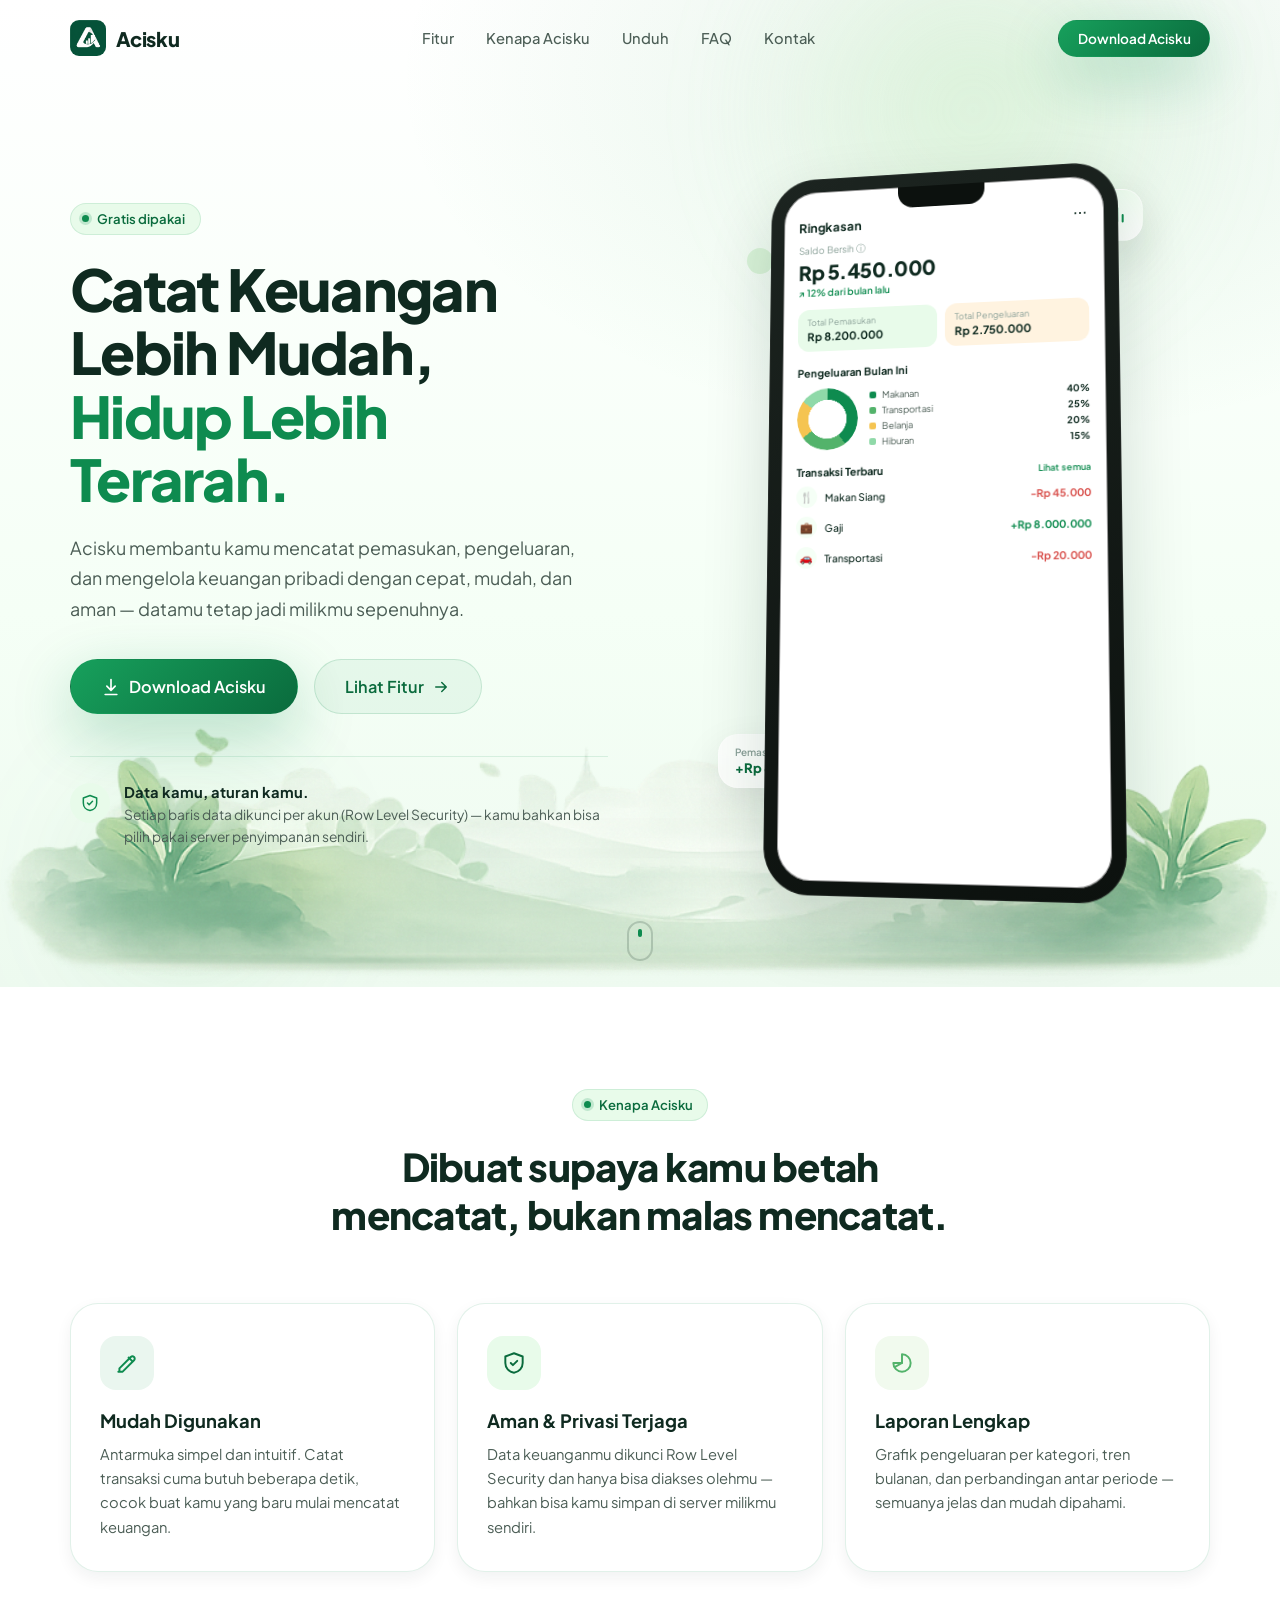
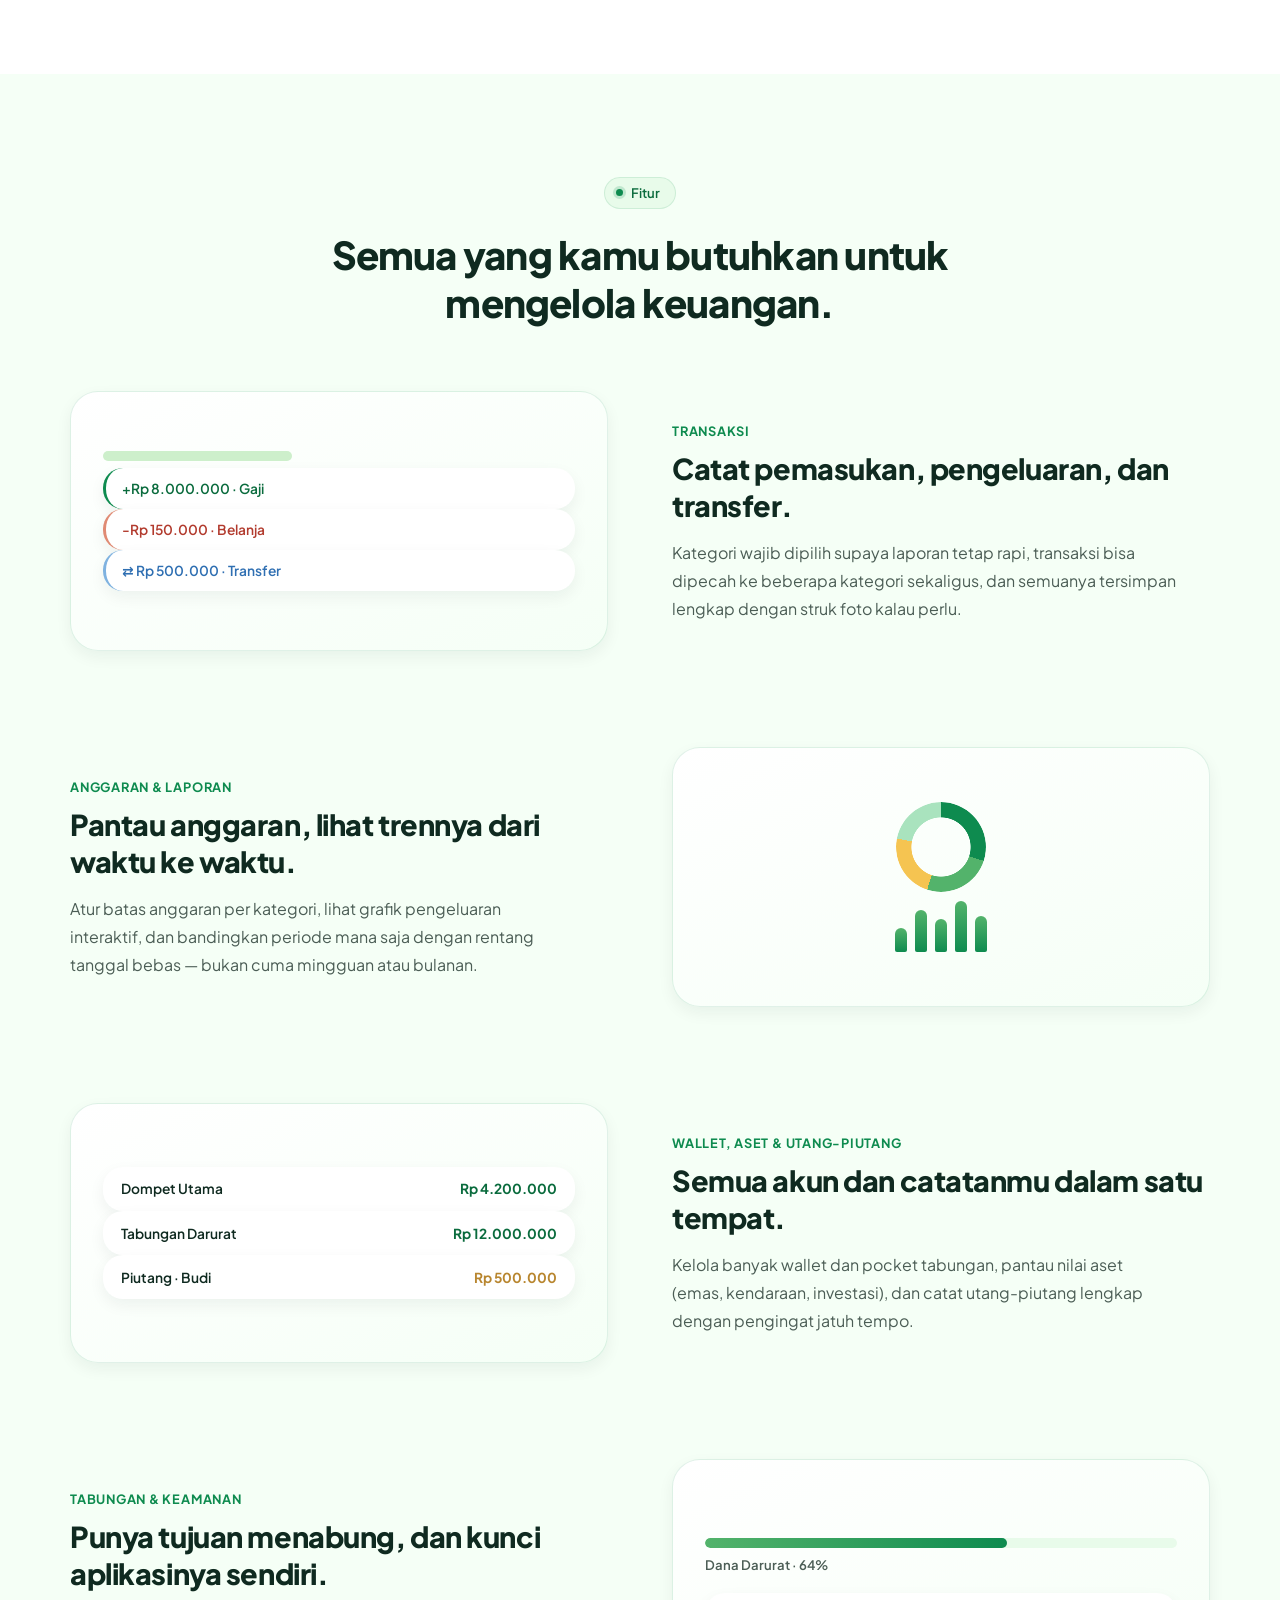
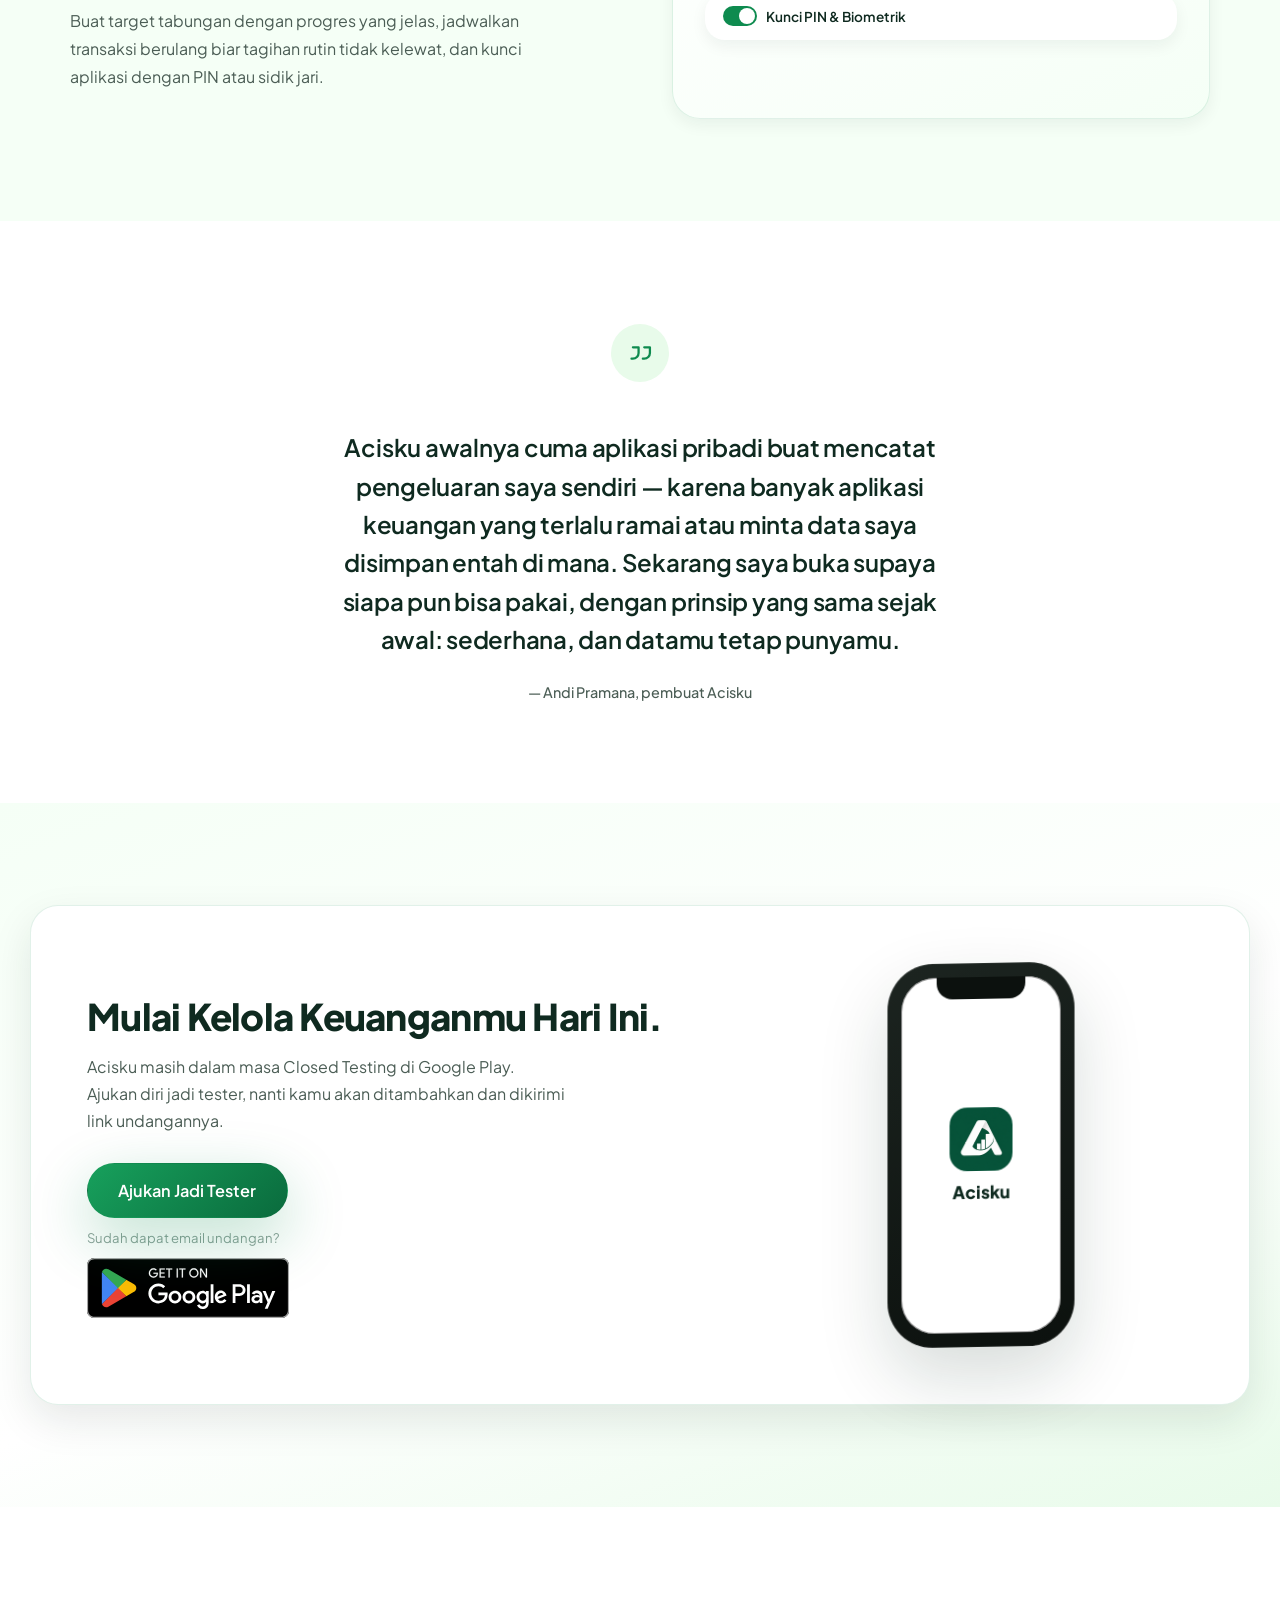
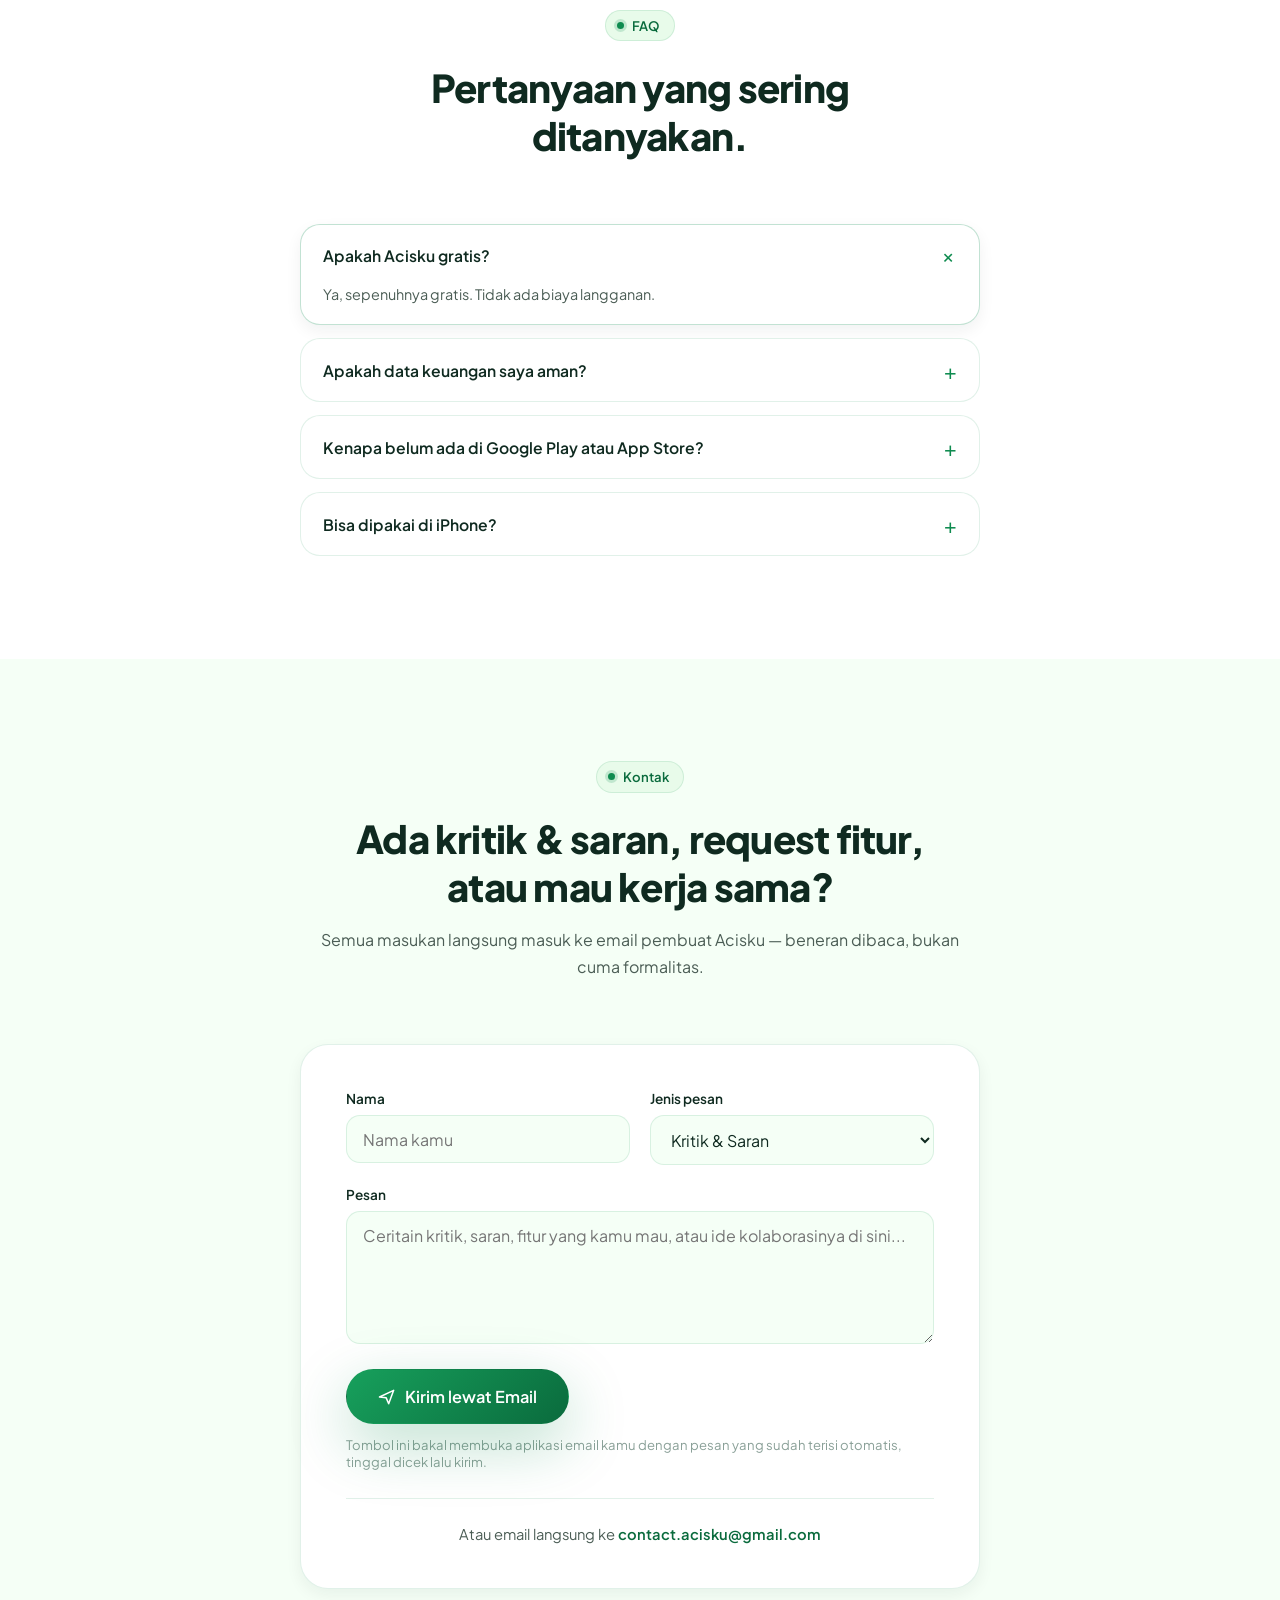
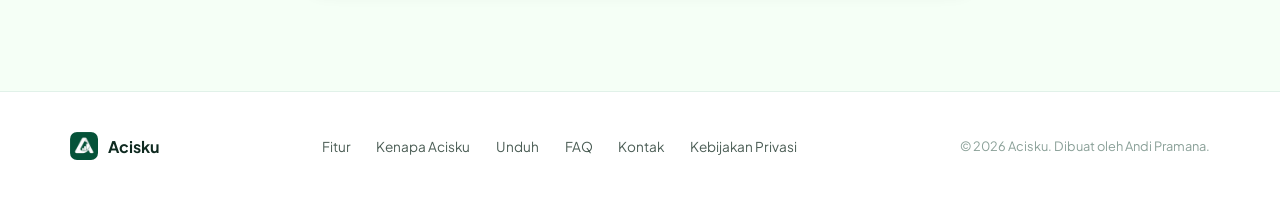
==== index.html @ 9fa32316 "Remove the become-a-tester tutorial now that links go direct to Play Store The 2-step screenshot gui" ====
<!doctype html>
<html lang="id">
<head>
<meta charset="UTF-8" />
<meta name="viewport" content="width=device-width, initial-scale=1, viewport-fit=cover" />
<title>Acisku — Catat Keuangan Lebih Mudah, Hidup Lebih Terarah</title>
<meta name="description" content="Acisku membantu kamu mencatat pemasukan, pengeluaran, dan mengelola keuangan pribadi dengan cepat, mudah, dan aman. Data kamu, aturan kamu." />
<meta name="theme-color" content="#0E8B4F" />

<meta property="og:type" content="website" />
<meta property="og:title" content="Acisku — Catat Keuangan Lebih Mudah, Hidup Lebih Terarah" />
<meta property="og:description" content="Acisku membantu kamu mencatat pemasukan, pengeluaran, dan mengelola keuangan pribadi dengan cepat, mudah, dan aman." />
<meta property="og:image" content="assets/og-cover.png" />
<meta name="twitter:card" content="summary_large_image" />
<meta name="twitter:title" content="Acisku — Catat Keuangan Lebih Mudah, Hidup Lebih Terarah" />
<meta name="twitter:description" content="Acisku membantu kamu mencatat pemasukan, pengeluaran, dan mengelola keuangan pribadi dengan cepat, mudah, dan aman." />

<link rel="icon" href="assets/logo-mark.png" type="image/png" />
<link rel="apple-touch-icon" href="assets/logo-mark.png" />

<link rel="preconnect" href="https://fonts.googleapis.com" />
<link rel="preconnect" href="https://fonts.gstatic.com" crossorigin />
<link href="https://fonts.googleapis.com/css2?family=Plus+Jakarta+Sans:ital,wght@0,400;0,500;0,600;0,700;0,800;1,500&display=swap" rel="stylesheet" />

<link rel="stylesheet" href="css/styles.css" />

<script type="application/ld+json">
{
  "@context": "https://schema.org",
  "@type": "MobileApplication",
  "name": "Acisku",
  "operatingSystem": "ANDROID",
  "applicationCategory": "FinanceApplication",
  "description": "Aplikasi pencatatan keuangan pribadi — pemasukan, pengeluaran, anggaran, dan laporan.",
  "offers": { "@type": "Offer", "price": "0", "priceCurrency": "IDR" }
}
</script>
</head>
<body>

<a class="skip-link" href="#main">Langsung ke konten</a>

<div class="cursor-glow" aria-hidden="true"></div>

<header class="navbar" id="navbar">
  <div class="container navbar__inner">
    <a href="#top" class="brand">
      <img src="assets/logo-mark.png" alt="" width="36" height="36" class="brand__mark" />
      <span class="brand__word">Acisku</span>
    </a>

    <nav class="nav-links" aria-label="Navigasi utama">
      <a href="#fitur">Fitur</a>
      <a href="#kenapa">Kenapa Acisku</a>
      <a href="#unduh">Unduh</a>
      <a href="#faq">FAQ</a>
      <a href="#kontak">Kontak</a>
    </nav>

    <div class="navbar__actions">
      <a href="#unduh" class="btn btn--primary btn--sm">
        <span>Download Acisku</span>
      </a>
      <button class="menu-toggle" id="menuToggle" aria-label="Buka menu" aria-expanded="false" aria-controls="mobileMenu">
        <span></span><span></span><span></span>
      </button>
    </div>
  </div>
</header>

<div class="mobile-menu" id="mobileMenu">
  <nav aria-label="Navigasi mobile">
    <a href="#fitur">Fitur</a>
    <a href="#kenapa">Kenapa Acisku</a>
    <a href="#unduh">Unduh</a>
    <a href="#faq">FAQ</a>
    <a href="#kontak">Kontak</a>
    <a href="#unduh" class="btn btn--primary">Download Acisku</a>
  </nav>
</div>

<main id="main">

  <!-- ============ HERO ============ -->
  <section class="hero" id="top">
    <div class="hero__bg" aria-hidden="true">
      <div class="hero__sky"></div>
      <div class="hero__glow hero__glow--1"></div>
      <div class="hero__glow hero__glow--2"></div>
      <img class="parallax-layer" data-speed="0.06" src="assets/layer-4-back.png" alt="" />
      <img class="parallax-layer" data-speed="0.12" src="assets/layer-3.png" alt="" />
      <img class="parallax-layer" data-speed="0.20" src="assets/layer-2.png" alt="" />
      <img class="parallax-layer parallax-layer--front" data-speed="0.32" src="assets/layer-1-front.png" alt="" />
    </div>

    <div class="container hero__grid">
      <div class="hero__copy" data-reveal>
        <p class="eyebrow" data-reveal-child>
          <span class="eyebrow__dot"></span> Gratis dipakai
        </p>
        <h1 class="hero__title" data-reveal-child>
          Catat Keuangan Lebih Mudah,<br />
          <span class="text-accent">Hidup Lebih Terarah.</span>
        </h1>
        <p class="hero__desc" data-reveal-child>
          Acisku membantu kamu mencatat pemasukan, pengeluaran, dan mengelola
          keuangan pribadi dengan cepat, mudah, dan aman &mdash; datamu tetap
          jadi milikmu sepenuhnya.
        </p>

        <div class="hero__cta" data-reveal-child>
          <a href="#unduh" class="btn btn--primary btn--lg btn--shimmer">
            <svg class="icon" width="20" height="20" viewBox="0 0 24 24" fill="none"><path d="M12 3v13m0 0-5-5m5 5 5-5M5 21h14" stroke="currentColor" stroke-width="2" stroke-linecap="round" stroke-linejoin="round"/></svg>
            <span>Download Acisku</span>
          </a>
          <a href="#fitur" class="btn btn--ghost btn--lg">
            <span>Lihat Fitur</span>
            <svg class="icon icon--arrow" width="18" height="18" viewBox="0 0 24 24" fill="none"><path d="M5 12h14m0 0-6-6m6 6-6 6" stroke="currentColor" stroke-width="2" stroke-linecap="round" stroke-linejoin="round"/></svg>
          </a>
        </div>

        <div class="hero__trust" data-reveal-child>
          <div class="hero__trust-icon">
            <svg width="20" height="20" viewBox="0 0 24 24" fill="none"><path d="M12 3 4 6v6c0 4.6 3.2 8.3 8 9 4.8-.7 8-4.4 8-9V6l-8-3Z" stroke="currentColor" stroke-width="1.8" stroke-linejoin="round"/><path d="m9 12 2 2 4-4" stroke="currentColor" stroke-width="1.8" stroke-linecap="round" stroke-linejoin="round"/></svg>
          </div>
          <div>
            <strong>Data kamu, aturan kamu.</strong>
            <span>Setiap baris data dikunci per akun (Row Level Security) &mdash; kamu bahkan bisa pilih pakai server penyimpanan sendiri.</span>
          </div>
        </div>
      </div>

      <div class="hero__visual" id="heroVisual" data-reveal>
        <div class="phone-stage" id="phoneStage">
          <div class="floating-card floating-card--chart" data-speed="0.45">
            <div class="floating-tilt">
              <svg width="22" height="22" viewBox="0 0 24 24" fill="none"><path d="M4 19V9m6 10V4m6 15v-7" stroke="currentColor" stroke-width="2.2" stroke-linecap="round"/></svg>
            </div>
          </div>
          <div class="floating-card floating-card--income" data-speed="0.4">
            <div class="floating-tilt">
              <span class="floating-card__label">Pemasukan</span>
              <span class="floating-card__value">+Rp 8.200.000</span>
            </div>
          </div>
          <div class="floating-dot floating-dot--1" data-speed="0.5"><div class="floating-tilt"></div></div>
          <div class="floating-dot floating-dot--2" data-speed="0.55"><div class="floating-tilt"></div></div>
          <div class="floating-spark" data-speed="0.5">
            <div class="floating-tilt">
              <svg width="18" height="18" viewBox="0 0 24 24" fill="currentColor"><path d="M12 2c.6 3.6 2.4 5.4 6 6-3.6.6-5.4 2.4-6 6-.6-3.6-2.4-5.4-6-6 3.6-.6 5.4-2.4 6-6Z"/></svg>
            </div>
          </div>

          <div class="phone" id="phoneMock">
            <div class="phone__notch"></div>
            <div class="phone__screen">
              <div class="mockscreen">
                <div class="mockscreen__top">
                  <span class="mockscreen__label">Ringkasan</span>
                  <svg width="16" height="16" viewBox="0 0 24 24" fill="none"><circle cx="5" cy="12" r="1.6" fill="currentColor"/><circle cx="12" cy="12" r="1.6" fill="currentColor"/><circle cx="19" cy="12" r="1.6" fill="currentColor"/></svg>
                </div>
                <p class="mockscreen__sublabel">Saldo Bersih <span>&#9432;</span></p>
                <p class="mockscreen__balance">Rp 5.450.000</p>
                <p class="mockscreen__trend">&#8599; 12% dari bulan lalu</p>

                <div class="mockscreen__chips">
                  <div class="chip chip--in">
                    <span>Total Pemasukan</span>
                    <strong>Rp 8.200.000</strong>
                  </div>
                  <div class="chip chip--out">
                    <span>Total Pengeluaran</span>
                    <strong>Rp 2.750.000</strong>
                  </div>
                </div>

                <p class="mockscreen__section-title">Pengeluaran Bulan Ini</p>
                <div class="mockscreen__donut-row">
                  <div class="donut" role="img" aria-label="Diagram pengeluaran per kategori"></div>
                  <ul class="donut-legend">
                    <li><i style="background:#0E8B4F"></i>Makanan <b>40%</b></li>
                    <li><i style="background:#53B36B"></i>Transportasi <b>25%</b></li>
                    <li><i style="background:#F5C451"></i>Belanja <b>20%</b></li>
                    <li><i style="background:#8FD9A8"></i>Hiburan <b>15%</b></li>
                  </ul>
                </div>

                <div class="mockscreen__tx-head">
                  <span>Transaksi Terbaru</span>
                  <span class="mockscreen__link">Lihat semua</span>
                </div>
                <ul class="tx-list">
                  <li>
                    <span class="tx-icon">&#127860;</span>
                    <span class="tx-name">Makan Siang</span>
                    <span class="tx-amount tx-amount--out">-Rp 45.000</span>
                  </li>
                  <li>
                    <span class="tx-icon">&#128188;</span>
                    <span class="tx-name">Gaji</span>
                    <span class="tx-amount tx-amount--in">+Rp 8.000.000</span>
                  </li>
                  <li>
                    <span class="tx-icon">&#128663;</span>
                    <span class="tx-name">Transportasi</span>
                    <span class="tx-amount tx-amount--out">-Rp 20.000</span>
                  </li>
                </ul>
              </div>
            </div>
          </div>
        </div>
      </div>
    </div>

    <div class="scroll-cue" aria-hidden="true"><span></span></div>
  </section>

  <!-- ============ KENAPA ACISKU ============ -->
  <section class="section" id="kenapa">
    <div class="container">
      <div class="section__head" data-reveal>
        <p class="eyebrow eyebrow--center"><span class="eyebrow__dot"></span> Kenapa Acisku</p>
        <h2 class="section__title">Dibuat supaya kamu betah mencatat, bukan malas mencatat.</h2>
      </div>

      <div class="cards-3" data-reveal>
        <article class="feature-card" data-reveal-child>
          <div class="feature-card__icon feature-card__icon--a">
            <svg width="26" height="26" viewBox="0 0 24 24" fill="none"><path d="M4 20h4L18.5 9.5a2.1 2.1 0 0 0-3-3L5 17v3Z" stroke="currentColor" stroke-width="1.8" stroke-linejoin="round"/><path d="M13 6.5 17.5 11" stroke="currentColor" stroke-width="1.8"/></svg>
          </div>
          <h3>Mudah Digunakan</h3>
          <p>Antarmuka simpel dan intuitif. Catat transaksi cuma butuh beberapa detik, cocok buat kamu yang baru mulai mencatat keuangan.</p>
        </article>

        <article class="feature-card" data-reveal-child>
          <div class="feature-card__icon feature-card__icon--b">
            <svg width="26" height="26" viewBox="0 0 24 24" fill="none"><path d="M12 3 4 6v6c0 4.6 3.2 8.3 8 9 4.8-.7 8-4.4 8-9V6l-8-3Z" stroke="currentColor" stroke-width="1.8" stroke-linejoin="round"/><path d="m9 12 2 2 4-4" stroke="currentColor" stroke-width="1.8" stroke-linecap="round" stroke-linejoin="round"/></svg>
          </div>
          <h3>Aman &amp; Privasi Terjaga</h3>
          <p>Data keuanganmu dikunci Row Level Security dan hanya bisa diakses olehmu &mdash; bahkan bisa kamu simpan di server milikmu sendiri.</p>
        </article>

        <article class="feature-card" data-reveal-child>
          <div class="feature-card__icon feature-card__icon--c">
            <svg width="26" height="26" viewBox="0 0 24 24" fill="none"><path d="M12 12V4a8 8 0 1 1-8 8h8Z" stroke="currentColor" stroke-width="1.8" stroke-linejoin="round"/><path d="M12 12 5.6 15.6" stroke="currentColor" stroke-width="1.8" stroke-linecap="round"/></svg>
          </div>
          <h3>Laporan Lengkap</h3>
          <p>Grafik pengeluaran per kategori, tren bulanan, dan perbandingan antar periode &mdash; semuanya jelas dan mudah dipahami.</p>
        </article>
      </div>
    </div>
  </section>

  <!-- ============ FEATURES ============ -->
  <section class="section section--soft" id="fitur">
    <div class="container">
      <div class="section__head" data-reveal>
        <p class="eyebrow eyebrow--center"><span class="eyebrow__dot"></span> Fitur</p>
        <h2 class="section__title">Semua yang kamu butuhkan untuk mengelola keuangan.</h2>
      </div>

      <div class="feature-rows">
        <div class="feature-row" data-reveal>
          <div class="feature-row__visual" data-reveal-child>
            <div class="mini-frame mini-frame--a">
              <div class="mini-line mini-line--head"></div>
              <div class="mini-pill mini-pill--income">+Rp 8.000.000 &middot; Gaji</div>
              <div class="mini-pill mini-pill--expense">-Rp 150.000 &middot; Belanja</div>
              <div class="mini-pill mini-pill--transfer">&#8644; Rp 500.000 &middot; Transfer</div>
            </div>
          </div>
          <div class="feature-row__copy" data-reveal-child>
            <span class="feature-row__index">Transaksi</span>
            <h3>Catat pemasukan, pengeluaran, dan transfer.</h3>
            <p>Kategori wajib dipilih supaya laporan tetap rapi, transaksi bisa dipecah ke beberapa kategori sekaligus, dan semuanya tersimpan lengkap dengan struk foto kalau perlu.</p>
          </div>
        </div>

        <div class="feature-row feature-row--reverse" data-reveal>
          <div class="feature-row__visual" data-reveal-child>
            <div class="mini-frame mini-frame--b">
              <div class="mini-donut"></div>
              <div class="mini-bars">
                <span style="--h:40%"></span><span style="--h:70%"></span><span style="--h:55%"></span><span style="--h:85%"></span><span style="--h:60%"></span>
              </div>
            </div>
          </div>
          <div class="feature-row__copy" data-reveal-child>
            <span class="feature-row__index">Anggaran &amp; Laporan</span>
            <h3>Pantau anggaran, lihat trennya dari waktu ke waktu.</h3>
            <p>Atur batas anggaran per kategori, lihat grafik pengeluaran interaktif, dan bandingkan periode mana saja dengan rentang tanggal bebas &mdash; bukan cuma mingguan atau bulanan.</p>
          </div>
        </div>

        <div class="feature-row" data-reveal>
          <div class="feature-row__visual" data-reveal-child>
            <div class="mini-frame mini-frame--c">
              <div class="mini-wallet">Dompet Utama <b>Rp 4.200.000</b></div>
              <div class="mini-wallet">Tabungan Darurat <b>Rp 12.000.000</b></div>
              <div class="mini-wallet mini-wallet--debt">Piutang &middot; Budi <b>Rp 500.000</b></div>
            </div>
          </div>
          <div class="feature-row__copy" data-reveal-child>
            <span class="feature-row__index">Wallet, Aset &amp; Utang-Piutang</span>
            <h3>Semua akun dan catatanmu dalam satu tempat.</h3>
            <p>Kelola banyak wallet dan pocket tabungan, pantau nilai aset (emas, kendaraan, investasi), dan catat utang-piutang lengkap dengan pengingat jatuh tempo.</p>
          </div>
        </div>

        <div class="feature-row feature-row--reverse" data-reveal>
          <div class="feature-row__visual" data-reveal-child>
            <div class="mini-frame mini-frame--d">
              <div class="mini-goal">
                <div class="mini-goal__bar"><span style="width:64%"></span></div>
                <span class="mini-goal__label">Dana Darurat &middot; 64%</span>
              </div>
              <div class="mini-toggle"><span></span> Kunci PIN &amp; Biometrik</div>
            </div>
          </div>
          <div class="feature-row__copy" data-reveal-child>
            <span class="feature-row__index">Tabungan &amp; Keamanan</span>
            <h3>Punya tujuan menabung, dan kunci aplikasinya sendiri.</h3>
            <p>Buat target tabungan dengan progres yang jelas, jadwalkan transaksi berulang biar tagihan rutin tidak kelewat, dan kunci aplikasi dengan PIN atau sidik jari.</p>
          </div>
        </div>
      </div>
    </div>
  </section>

  <!-- ============ FOUNDER NOTE ============ -->
  <section class="section" id="cerita">
    <div class="container">
      <div class="founder-note" data-reveal>
        <div class="founder-note__mark" data-reveal-child>
          <svg width="34" height="34" viewBox="0 0 24 24" fill="none"><path d="M7 8h4v4c0 2.2-1.8 4-4 4H6" stroke="currentColor" stroke-width="1.6" stroke-linecap="round" stroke-linejoin="round"/><path d="M15 8h4v4c0 2.2-1.8 4-4 4h-1" stroke="currentColor" stroke-width="1.6" stroke-linecap="round" stroke-linejoin="round"/></svg>
        </div>
        <blockquote data-reveal-child>
          Acisku awalnya cuma aplikasi pribadi buat mencatat pengeluaran saya sendiri &mdash;
          karena banyak aplikasi keuangan yang terlalu ramai atau minta data saya disimpan
          entah di mana. Sekarang saya buka supaya siapa pun bisa pakai, dengan prinsip yang
          sama sejak awal: sederhana, dan datamu tetap punyamu.
        </blockquote>
        <p class="founder-note__by" data-reveal-child>&mdash; Andi Pramana, pembuat Acisku</p>
      </div>
    </div>
  </section>

  <!-- ============ DOWNLOAD ============ -->
  <section class="section download" id="unduh">
    <div class="download__bg" aria-hidden="true"></div>
    <div class="container download__inner" data-reveal>
      <div class="download__copy" data-reveal-child>
        <h2>Mulai Kelola Keuanganmu Hari Ini.</h2>
        <p>Acisku masih dalam masa Closed Testing di Google Play. Ajukan diri jadi tester, nanti kamu akan ditambahkan dan dikirimi link undangannya.</p>

        <div class="download__actions">
          <a href="daftar-tester.html" class="btn btn--primary btn--lg btn--shimmer">
            <span>Ajukan Jadi Tester</span>
          </a>
          <span class="download__meta">Sudah dapat email undangan?</span>
          <a href="https://play.google.com/store/apps/details?id=com.andipramana.acisku" target="_blank" rel="noopener" class="download__badge">
            <img src="assets/google-play-badge.svg" alt="Buka Acisku di Google Play" width="200" height="60" />
          </a>
        </div>
      </div>

      <div class="download__visual" data-reveal-child aria-hidden="true">
        <div class="phone phone--small">
          <div class="phone__notch"></div>
          <div class="phone__screen phone__screen--simple">
            <img src="assets/logo-mark.png" width="64" height="64" alt="" />
            <p>Acisku</p>
          </div>
        </div>
      </div>
    </div>
  </section>

  <!-- ============ FAQ ============ -->
  <section class="section" id="faq">
    <div class="container container--narrow">
      <div class="section__head" data-reveal>
        <p class="eyebrow eyebrow--center"><span class="eyebrow__dot"></span> FAQ</p>
        <h2 class="section__title">Pertanyaan yang sering ditanyakan.</h2>
      </div>

      <div class="faq-list" data-reveal>
        <details class="faq-item" data-reveal-child open>
          <summary>Apakah Acisku gratis?</summary>
          <div class="faq-item__body">Ya, sepenuhnya gratis. Tidak ada biaya langganan.</div>
        </details>
        <details class="faq-item" data-reveal-child>
          <summary>Apakah data keuangan saya aman?</summary>
          <div class="faq-item__body">Setiap baris data dilindungi Row Level Security, jadi hanya akun kamu yang bisa membacanya. Kamu juga bisa memilih menyimpan data di server Supabase milikmu sendiri, bukan cuma server bawaan Acisku.</div>
        </details>
        <details class="faq-item" data-reveal-child>
          <summary>Kenapa belum ada di Google Play atau App Store?</summary>
          <div class="faq-item__body">Acisku sedang dalam proses pengajuan ke Google Play. Untuk saat ini, install langsung lewat file APK di halaman ini — begitu sudah tersedia di Play Store, tautannya akan diperbarui di sini.</div>
        </details>
        <details class="faq-item" data-reveal-child>
          <summary>Bisa dipakai di iPhone?</summary>
          <div class="faq-item__body">Untuk saat ini Acisku baru tersedia untuk Android. Dukungan iOS masih dalam pertimbangan.</div>
        </details>
      </div>
    </div>
  </section>

  <!-- ============ KONTAK ============ -->
  <section class="section section--soft" id="kontak">
    <div class="container container--narrow">
      <div class="section__head" data-reveal>
        <p class="eyebrow eyebrow--center"><span class="eyebrow__dot"></span> Kontak</p>
        <h2 class="section__title">Ada kritik &amp; saran, request fitur, atau mau kerja sama?</h2>
        <p class="section__desc">Semua masukan langsung masuk ke email pembuat Acisku &mdash; beneran dibaca, bukan cuma formalitas.</p>
      </div>

      <div class="contact-card" data-reveal>
        <form class="contact-form" id="contactForm">
          <div class="contact-form__row" data-reveal-child>
            <div class="form-field">
              <label for="contactName">Nama</label>
              <input type="text" id="contactName" name="name" autocomplete="name" placeholder="Nama kamu" required />
            </div>
            <div class="form-field">
              <label for="contactType">Jenis pesan</label>
              <select id="contactType" name="type" required>
                <option value="Kritik &amp; Saran">Kritik &amp; Saran</option>
                <option value="Request Fitur">Request Fitur</option>
                <option value="Kerja Sama / Kolaborasi">Kerja Sama / Kolaborasi</option>
                <option value="Lainnya">Lainnya</option>
              </select>
            </div>
          </div>

          <div class="form-field" data-reveal-child>
            <label for="contactMessage">Pesan</label>
            <textarea id="contactMessage" name="message" rows="5" placeholder="Ceritain kritik, saran, fitur yang kamu mau, atau ide kolaborasinya di sini..." required></textarea>
          </div>

          <div class="contact-form__actions" data-reveal-child>
            <button type="submit" class="btn btn--primary btn--lg btn--shimmer">
              <svg class="icon" width="20" height="20" viewBox="0 0 24 24" fill="none"><path d="M3 12 20 4l-6 16-3-7-8-1Z" stroke="currentColor" stroke-width="1.8" stroke-linejoin="round"/></svg>
              <span>Kirim lewat Email</span>
            </button>
            <p class="contact-form__note">Tombol ini bakal membuka aplikasi email kamu dengan pesan yang sudah terisi otomatis, tinggal dicek lalu kirim.</p>
          </div>
        </form>

        <p class="contact-fallback" data-reveal-child>
          Atau email langsung ke
          <a href="mailto:contact.acisku@gmail.com">contact.acisku@gmail.com</a>
        </p>
      </div>
    </div>
  </section>

</main>

<footer class="footer">
  <div class="container footer__inner">
    <a href="#top" class="brand brand--footer">
      <img src="assets/logo-mark.png" alt="" width="28" height="28" />
      <span>Acisku</span>
    </a>
    <nav class="footer__links" aria-label="Navigasi footer">
      <a href="#fitur">Fitur</a>
      <a href="#kenapa">Kenapa Acisku</a>
      <a href="#unduh">Unduh</a>
      <a href="#faq">FAQ</a>
      <a href="#kontak">Kontak</a>
      <a href="privacy.html">Kebijakan Privasi</a>
    </nav>
    <p class="footer__copy">&copy; <span id="year"></span> Acisku. Dibuat oleh Andi Pramana.</p>
  </div>
</footer>

<script src="js/main.js"></script>
</body>
</html>
---- css/styles.css ----
/* ==========================================================================
   Acisku landing page — design tokens
   ========================================================================== */

:root {
  --primary: #0E8B4F;
  --primary-dark: #0A6B3D;
  --primary-light: #17A05C;
  --secondary: #53B36B;
  --accent: #CDEFCB;
  --accent-soft: #E8FBEA;

  --bg: #FFFFFF;
  --bg-soft: #F5FFF6;
  --card-bg: rgba(255, 255, 255, 0.72);
  --card-border: rgba(14, 139, 79, 0.12);

  --ink: #0F2A20;
  --ink-soft: #4B5D55;
  --ink-faint: #8AA098;

  --shadow-sm: 0 6px 16px rgba(15, 42, 32, 0.06);
  --shadow-md: 0 16px 40px rgba(15, 42, 32, 0.10);
  --shadow-lg: 0 30px 70px rgba(15, 42, 32, 0.16);
  --shadow-glow: 0 20px 60px rgba(14, 139, 79, 0.28);

  --radius-sm: 14px;
  --radius-md: 20px;
  --radius-lg: 28px;
  --radius-pill: 999px;

  --ease-out-expo: cubic-bezier(0.16, 1, 0.3, 1);
  --ease-soft: cubic-bezier(0.22, 1, 0.36, 1);

  --container-w: 1220px;
  --font-display: "Plus Jakarta Sans", ui-sans-serif, system-ui, sans-serif;
}

/* ==========================================================================
   Reset / base
   ========================================================================== */

*, *::before, *::after { box-sizing: border-box; }
/* scroll-behavior: smooth is intentionally NOT set globally here — in
   Chrome/Edge on Windows it also applies to native mouse-wheel scrolling,
   turning every discrete wheel tick into its own eased animation, which
   reads as stepped/jittery scrolling while just reading the page. Smooth
   scrolling for in-page anchor links is instead done via
   Element.scrollIntoView({ behavior: "smooth" }) in js/main.js, which only
   fires on anchor clicks and leaves native wheel/trackpad scrolling alone. */
html { overflow-x: hidden; }
@media (prefers-reduced-motion: reduce) {
  html { scroll-behavior: auto; }
  * { animation-duration: 0.001ms !important; animation-iteration-count: 1 !important; transition-duration: 0.001ms !important; scroll-behavior: auto !important; }
}

body {
  margin: 0;
  font-family: var(--font-display);
  color: var(--ink);
  background: var(--bg);
  -webkit-font-smoothing: antialiased;
  text-rendering: optimizeLegibility;
  overflow-x: hidden;
  width: 100%;
}

img { max-width: 100%; display: block; }
a { color: inherit; text-decoration: none; }
ul { list-style: none; margin: 0; padding: 0; }
h1, h2, h3, p { margin: 0; }
button { font: inherit; cursor: pointer; }
svg { display: block; }

.skip-link {
  position: absolute;
  left: -999px;
  top: 0;
  background: var(--primary);
  color: #fff;
  padding: 0.75rem 1.25rem;
  border-radius: 0 0 var(--radius-sm) 0;
  z-index: 1000;
}
.skip-link:focus { left: 0; }

:focus-visible {
  outline: 2px solid var(--primary);
  outline-offset: 3px;
  border-radius: 6px;
}

.container {
  max-width: var(--container-w);
  margin-inline: auto;
  padding-inline: clamp(1.25rem, 4vw, 2.5rem);
}
.container--narrow { max-width: 760px; }

.text-accent { color: var(--primary); }

/* cursor glow (desktop only, decorative) */
.cursor-glow {
  position: fixed;
  inset: 0;
  pointer-events: none;
  z-index: 2;
  background: radial-gradient(420px circle at var(--mx, 50%) var(--my, 30%), rgba(14, 139, 79, 0.06), transparent 70%);
  opacity: 0;
  transition: opacity 0.4s ease;
}
@media (hover: hover) and (pointer: fine) {
  .cursor-glow.is-active { opacity: 1; }
}

/* ==========================================================================
   Buttons
   ========================================================================== */

.btn {
  --btn-y: 0px;
  position: relative;
  display: inline-flex;
  align-items: center;
  justify-content: center;
  gap: 0.5rem;
  font-weight: 600;
  font-size: 0.95rem;
  padding: 0.85rem 1.5rem;
  border-radius: var(--radius-pill);
  border: 1px solid transparent;
  transform: translateY(var(--btn-y));
  transition: transform 0.35s var(--ease-out-expo), box-shadow 0.35s var(--ease-out-expo), background 0.25s ease, border-color 0.25s ease;
  white-space: nowrap;
}
.btn .icon { transition: transform 0.3s var(--ease-out-expo); }
.btn:hover { --btn-y: -3px; }
.btn:active { --btn-y: -1px; }

.btn--primary {
  background: linear-gradient(135deg, var(--primary-light), var(--primary-dark));
  color: #fff;
  box-shadow: var(--shadow-glow);
}
.btn--primary:hover { box-shadow: 0 26px 60px rgba(14, 139, 79, 0.38); }

.btn--shimmer { position: relative; overflow: hidden; }
.btn--shimmer::after {
  content: "";
  position: absolute;
  inset: 0;
  background: linear-gradient(115deg, transparent 20%, rgba(255, 255, 255, 0.35) 40%, transparent 60%);
  transform: translateX(-120%);
  transition: transform 0.9s var(--ease-out-expo);
}
.btn--shimmer:hover::after { transform: translateX(120%); }

.btn--ghost {
  background: rgba(14, 139, 79, 0.06);
  color: var(--primary-dark);
  border-color: rgba(14, 139, 79, 0.16);
}
.btn--ghost:hover { background: rgba(14, 139, 79, 0.12); }
.btn--ghost:hover .icon--arrow { transform: translateX(4px); }

.btn--lg { padding: 1rem 1.9rem; font-size: 1.02rem; }
.btn--sm { padding: 0.55rem 1.15rem; font-size: 0.85rem; }

/* ==========================================================================
   Navbar
   ========================================================================== */

.navbar {
  position: fixed;
  top: 0; left: 0; right: 0;
  z-index: 100;
  padding-block: 1.25rem;
  transition: padding 0.4s var(--ease-soft), background 0.4s var(--ease-soft), box-shadow 0.4s var(--ease-soft), backdrop-filter 0.4s ease;
}
.navbar.is-scrolled {
  padding-block: 0.7rem;
  background: rgba(255, 255, 255, 0.72);
  backdrop-filter: blur(16px) saturate(160%);
  -webkit-backdrop-filter: blur(16px) saturate(160%);
  box-shadow: 0 8px 30px rgba(15, 42, 32, 0.08);
}

.navbar__inner {
  display: flex;
  align-items: center;
  justify-content: space-between;
  gap: 1.5rem;
}

.brand { display: inline-flex; align-items: center; gap: 0.6rem; }
.brand__mark { border-radius: 9px; }
.brand__word { font-weight: 800; font-size: 1.25rem; letter-spacing: -0.02em; color: var(--ink); }

.nav-links { display: flex; align-items: center; gap: 2rem; }
.nav-links a {
  font-size: 0.92rem;
  font-weight: 500;
  color: var(--ink-soft);
  position: relative;
  padding-block: 4px;
  transition: color 0.25s ease;
}
.nav-links a::after {
  content: "";
  position: absolute;
  left: 0; right: 100%;
  bottom: 0;
  height: 2px;
  background: var(--primary);
  border-radius: 2px;
  transition: right 0.3s var(--ease-out-expo);
}
.nav-links a:hover { color: var(--ink); }
.nav-links a:hover::after { right: 0; }

.navbar__actions { display: flex; align-items: center; gap: 1rem; }
.navbar__actions .btn--primary { display: none; }
@media (min-width: 860px) { .navbar__actions .btn--primary { display: inline-flex; } }

.menu-toggle {
  display: flex;
  flex-direction: column;
  gap: 5px;
  background: none;
  border: none;
  padding: 8px;
}
.menu-toggle span {
  width: 22px; height: 2px;
  background: var(--ink);
  border-radius: 2px;
  transition: transform 0.35s var(--ease-out-expo), opacity 0.25s ease;
}
.menu-toggle[aria-expanded="true"] span:nth-child(1) { transform: translateY(7px) rotate(45deg); }
.menu-toggle[aria-expanded="true"] span:nth-child(2) { opacity: 0; }
.menu-toggle[aria-expanded="true"] span:nth-child(3) { transform: translateY(-7px) rotate(-45deg); }
@media (min-width: 860px) { .menu-toggle { display: none; } }

@media (max-width: 859px) {
  .nav-links { display: none; }
}

.mobile-menu {
  position: fixed;
  inset: 0;
  z-index: 99;
  background: linear-gradient(160deg, #ffffff 0%, var(--bg-soft) 100%);
  display: flex;
  align-items: center;
  justify-content: center;
  opacity: 0;
  visibility: hidden;
  transform: translateY(-8px);
  transition: opacity 0.4s var(--ease-soft), transform 0.4s var(--ease-soft), visibility 0.4s;
}
.mobile-menu.is-open { opacity: 1; visibility: visible; transform: translateY(0); }
.mobile-menu nav { display: flex; flex-direction: column; align-items: center; gap: 1.6rem; }
.mobile-menu a { font-size: 1.6rem; font-weight: 700; color: var(--ink); }
.mobile-menu .btn { margin-top: 1rem; }

/* ==========================================================================
   Hero
   ========================================================================== */

.hero {
  position: relative;
  padding-top: clamp(7rem, 14vw, 10rem);
  padding-bottom: clamp(4rem, 8vw, 6rem);
  overflow: hidden;
  isolation: isolate;
}

.hero__bg { position: absolute; inset: 0; z-index: -1; overflow: hidden; }
.hero__sky {
  position: absolute; inset: 0;
  background:
    radial-gradient(1000px 600px at 78% 8%, rgba(83, 179, 107, 0.14), transparent 60%),
    linear-gradient(180deg, #ffffff 0%, var(--bg-soft) 62%, #eefaf0 100%);
}
.hero__glow {
  position: absolute;
  border-radius: 50%;
  filter: blur(60px);
  opacity: 0.55;
}
.hero__glow--1 { width: 460px; height: 460px; top: -120px; right: 6%; background: radial-gradient(circle, rgba(205,239,197,0.9), transparent 70%); animation: drift-a 14s ease-in-out infinite; will-change: transform; }
.hero__glow--2 { width: 320px; height: 320px; bottom: -60px; left: 2%; background: radial-gradient(circle, rgba(83,179,107,0.25), transparent 70%); animation: drift-b 18s ease-in-out infinite; will-change: transform; }

@keyframes drift-a { 0%,100% { transform: translate(0,0); } 50% { transform: translate(-24px, 26px); } }
@keyframes drift-b { 0%,100% { transform: translate(0,0); } 50% { transform: translate(20px, -18px); } }

.parallax-layer {
  position: absolute;
  left: 0; right: 0;
  bottom: 0;
  width: 100%;
  will-change: transform;
}
.parallax-layer--front { z-index: 2; }

.hero__grid {
  position: relative;
  z-index: 1;
  display: grid;
  grid-template-columns: minmax(0, 1fr);
  gap: clamp(2.5rem, 6vw, 4rem);
  align-items: center;
}
@media (min-width: 980px) {
  .hero__grid { grid-template-columns: minmax(0, 1fr) minmax(0, 1fr); }
}

.hero__copy, .hero__visual { min-width: 0; }

.eyebrow {
  display: inline-flex;
  align-items: center;
  gap: 0.5rem;
  font-size: 0.82rem;
  font-weight: 600;
  color: var(--primary-dark);
  background: var(--accent-soft);
  border: 1px solid var(--card-border);
  padding: 0.4rem 0.9rem 0.4rem 0.7rem;
  border-radius: var(--radius-pill);
  margin-bottom: 1.4rem;
}
.eyebrow__dot {
  width: 7px; height: 7px;
  border-radius: 50%;
  background: var(--primary);
  box-shadow: 0 0 0 3px rgba(14,139,79,0.18);
  animation: pulse-dot 2.2s ease-in-out infinite;
}
@keyframes pulse-dot { 0%,100% { box-shadow: 0 0 0 3px rgba(14,139,79,0.18); } 50% { box-shadow: 0 0 0 6px rgba(14,139,79,0.08); } }
.eyebrow--center { justify-content: center; }

.hero__title {
  font-size: clamp(2.3rem, 5.2vw, 3.6rem);
  font-weight: 800;
  line-height: 1.1;
  letter-spacing: -0.03em;
  color: var(--ink);
}

.hero__desc {
  margin-top: 1.4rem;
  font-size: clamp(1rem, 1.4vw, 1.15rem);
  line-height: 1.7;
  color: var(--ink-soft);
  max-width: 42ch;
}

.hero__cta { display: flex; flex-wrap: wrap; gap: 1rem; margin-top: 2.2rem; }

.hero__trust {
  display: flex;
  align-items: flex-start;
  gap: 0.85rem;
  margin-top: 2.6rem;
  padding-top: 1.6rem;
  border-top: 1px solid var(--card-border);
  max-width: 34rem;
}
.hero__trust-icon {
  flex-shrink: 0;
  width: 40px; height: 40px;
  border-radius: 50%;
  display: grid; place-items: center;
  background: var(--accent-soft);
  color: var(--primary);
}
.hero__trust strong { display: block; font-size: 0.92rem; color: var(--ink); margin-bottom: 0.15rem; }
.hero__trust span { font-size: 0.86rem; color: var(--ink-soft); line-height: 1.55; }

/* ---- hero visual / phone stage ---- */

.hero__visual { position: relative; }
.phone-stage {
  position: relative;
  perspective: 1400px;
  max-width: 360px;
  margin-inline: auto;
}

.phone {
  position: relative;
  width: 100%;
  aspect-ratio: 340 / 690;
  background: linear-gradient(160deg, #1c2420, #0c110e);
  border-radius: 46px;
  padding: 14px;
  box-shadow: var(--shadow-lg), 0 0 0 1px rgba(255,255,255,0.06) inset;
  transform: rotateX(var(--rx, 6deg)) rotateY(var(--ry, -10deg)) scale(var(--ps, 1));
  transition: transform 0.5s var(--ease-out-expo);
  animation: float-phone 8s ease-in-out infinite;
  will-change: transform;
}
/* float-phone previously animated `margin-top`, which forces a layout
   reflow on every frame for as long as the hero is in view — a much
   costlier, jitter-prone way to move an element than animating `transform`,
   which the compositor can handle without touching layout. It's rewritten
   here as a translateY on `transform`, folded into the same keyframe value
   as the existing rotateX/rotateY/scale (read live from --rx/--ry/--ps) so
   the idle float and the JS mouse-tilt keep cooperating on one transform
   instead of one overwriting the other. */
@keyframes float-phone {
  0%, 100% { transform: rotateX(var(--rx, 6deg)) rotateY(var(--ry, -10deg)) scale(var(--ps, 1)) translateY(0); }
  50% { transform: rotateX(var(--rx, 6deg)) rotateY(var(--ry, -10deg)) scale(var(--ps, 1)) translateY(-14px); }
}

.phone__notch {
  position: absolute;
  top: 14px; left: 50%;
  transform: translateX(-50%);
  width: 90px; height: 22px;
  background: #0c110e;
  border-radius: 0 0 16px 16px;
  z-index: 2;
}
.phone__screen {
  position: relative;
  width: 100%; height: 100%;
  background: #fff;
  border-radius: 34px;
  overflow: hidden;
  box-shadow: 0 0 0 1px rgba(0,0,0,0.4) inset;
}

.mockscreen {
  padding: 30px 16px 14px;
  font-size: 12px;
  height: 100%;
  overflow: hidden;
}
.mockscreen__top { display: flex; align-items: center; justify-content: space-between; color: var(--ink); }
.mockscreen__label { font-weight: 700; font-size: 13px; }
.mockscreen__sublabel { margin-top: 10px; font-size: 10px; color: var(--ink-faint); }
.mockscreen__balance { font-size: 21px; font-weight: 800; letter-spacing: -0.02em; margin-top: 2px; color: var(--ink); }
.mockscreen__trend { font-size: 10px; color: var(--primary); font-weight: 600; margin-top: 2px; }

.mockscreen__chips { display: flex; gap: 8px; margin-top: 12px; }
.chip { flex: 1; border-radius: 12px; padding: 8px 10px; }
.chip span { display: block; font-size: 9px; color: var(--ink-faint); }
.chip strong { display: block; font-size: 11.5px; font-weight: 700; margin-top: 2px; }
.chip--in { background: var(--accent-soft); }
.chip--out { background: #FFF3E0; }

.mockscreen__section-title { margin-top: 16px; font-weight: 700; font-size: 11px; color: var(--ink); }
.mockscreen__donut-row { display: flex; align-items: center; gap: 12px; margin-top: 10px; }
.donut {
  width: 64px; height: 64px;
  border-radius: 50%;
  flex-shrink: 0;
  background: conic-gradient(#0E8B4F 0% 40%, #53B36B 40% 65%, #F5C451 65% 85%, #8FD9A8 85% 100%);
  -webkit-mask: radial-gradient(circle, transparent 44%, #000 45%);
  mask: radial-gradient(circle, transparent 44%, #000 45%);
}
.donut-legend { flex: 1; font-size: 9.5px; color: var(--ink-soft); display: flex; flex-direction: column; gap: 4px; }
.donut-legend li { display: flex; align-items: center; gap: 6px; }
.donut-legend i { width: 7px; height: 7px; border-radius: 2px; display: inline-block; }
.donut-legend b { margin-left: auto; color: var(--ink); font-weight: 700; }

.mockscreen__tx-head { display: flex; justify-content: space-between; align-items: baseline; margin-top: 16px; }
.mockscreen__tx-head span:first-child { font-weight: 700; font-size: 11px; color: var(--ink); }
.mockscreen__link { font-size: 9px; color: var(--primary); font-weight: 600; }
.tx-list { margin-top: 8px; display: flex; flex-direction: column; gap: 9px; }
.tx-list li { display: flex; align-items: center; gap: 8px; }
.tx-icon { width: 22px; height: 22px; border-radius: 50%; background: var(--bg-soft); display: grid; place-items: center; font-size: 11px; }
.tx-name { flex: 1; font-size: 10.5px; color: var(--ink); font-weight: 500; }
.tx-amount { font-size: 10.5px; font-weight: 700; }
.tx-amount--in { color: var(--primary); }
.tx-amount--out { color: #D9534F; }

/* floating cards around phone
   NOTE: the outer .floating-card/.floating-dot/.floating-spark elements carry
   the CSS `animation` (bob / spin-slow), which animates `transform`. JS never
   touches these — it only ever writes to the inner `.floating-tilt` wrapper's
   transform (mouse-parallax tilt). Keeping the two transform sources on
   separate elements avoids the CSS-animation-vs-inline-style cascade fight
   that caused the floaters to jitter. */
.floating-card, .floating-dot, .floating-spark {
  position: absolute;
  will-change: transform;
}
.floating-tilt { will-change: transform; }

.floating-card {
  background: var(--card-bg);
  backdrop-filter: blur(10px);
  border: 1px solid rgba(255,255,255,0.5);
  border-radius: var(--radius-md);
  box-shadow: var(--shadow-md);
  padding: 0.7rem 1rem;
  animation: bob 6s ease-in-out infinite;
}
.floating-card--chart {
  top: 4%; right: -6%;
  width: 52px; height: 52px;
  color: var(--primary);
  background: linear-gradient(150deg, var(--accent-soft), #fff);
  animation-delay: 0.4s;
}
.floating-card--chart .floating-tilt { display: grid; place-items: center; width: 100%; height: 100%; }
.floating-card--income {
  bottom: 14%; left: -12%;
  animation-delay: 1.2s;
}
.floating-card--income .floating-tilt { display: flex; flex-direction: column; gap: 2px; }
.floating-card__label { font-size: 10px; color: var(--ink-faint); font-weight: 600; }
.floating-card__value { font-size: 13px; font-weight: 800; color: var(--primary-dark); }

.floating-dot { animation: bob 7s ease-in-out infinite; }
.floating-dot .floating-tilt { border-radius: 50%; background: var(--accent); opacity: 0.7; width: 100%; height: 100%; }
.floating-dot--1 { width: 26px; height: 26px; top: 12%; left: -4%; animation-delay: 0.8s; }
.floating-dot--2 { width: 14px; height: 14px; bottom: 6%; right: 10%; animation-delay: 2s; }
.floating-spark { top: 30%; right: 4%; color: var(--secondary); animation: bob 5s ease-in-out infinite, spin-slow 9s linear infinite; }

@keyframes bob { 0%,100% { transform: translateY(0); } 50% { transform: translateY(-10px); } }
@keyframes spin-slow { to { transform: rotate(360deg); } }

.scroll-cue {
  position: absolute;
  left: 50%; bottom: 1.6rem;
  transform: translateX(-50%);
  width: 26px; height: 40px;
  border: 2px solid rgba(15,42,32,0.18);
  border-radius: 20px;
  display: none;
}
.scroll-cue span {
  display: block;
  width: 4px; height: 8px;
  background: var(--primary);
  border-radius: 3px;
  margin: 6px auto;
  animation: scroll-cue-move 1.8s ease-in-out infinite;
}
@keyframes scroll-cue-move { 0% { transform: translateY(0); opacity: 1; } 70% { opacity: 0; } 100% { transform: translateY(10px); opacity: 0; } }
@media (min-width: 980px) { .scroll-cue { display: block; } }

/* ==========================================================================
   Sections / reveal
   ========================================================================== */

.section { padding-block: clamp(4rem, 8vw, 7rem); position: relative; }
.section--soft { background: var(--bg-soft); }

.section__head { text-align: center; max-width: 640px; margin-inline: auto; margin-bottom: clamp(2.5rem, 6vw, 4rem); }
.section__title { font-size: clamp(1.7rem, 3.4vw, 2.4rem); font-weight: 800; letter-spacing: -0.02em; line-height: 1.25; }

/* filter: blur() used to be animated alongside opacity/transform here. It's
   dropped: animating `filter` is comparatively expensive to paint (the
   browser has to resample neighboring pixels every frame, not just
   composite), and this transition re-runs on every section as the user
   scrolls down the whole page — on a lower-end GPU that repeated repaint
   cost can visibly stutter mid-transition, which reads as jitter on the
   very text the user is trying to read. Opacity + translateY alone still
   read as a clean reveal and are compositor-only (cheap). */
[data-reveal] [data-reveal-child] {
  opacity: 0;
  transform: translateY(28px);
  transition: opacity 0.9s var(--ease-out-expo), transform 0.9s var(--ease-out-expo);
}
[data-reveal].is-visible [data-reveal-child] { opacity: 1; transform: translateY(0); }
[data-reveal].is-visible [data-reveal-child]:nth-child(1) { transition-delay: 0.02s; }
[data-reveal].is-visible [data-reveal-child]:nth-child(2) { transition-delay: 0.12s; }
[data-reveal].is-visible [data-reveal-child]:nth-child(3) { transition-delay: 0.22s; }
[data-reveal].is-visible [data-reveal-child]:nth-child(4) { transition-delay: 0.32s; }

/* ==========================================================================
   Cards — Kenapa Acisku
   ========================================================================== */

.cards-3 { display: grid; grid-template-columns: minmax(0, 1fr); gap: 1.4rem; }
@media (min-width: 760px) { .cards-3 { grid-template-columns: repeat(3, minmax(0, 1fr)); } }

.feature-card {
  background: #fff;
  border: 1px solid var(--card-border);
  border-radius: var(--radius-lg);
  padding: 2rem 1.8rem;
  box-shadow: var(--shadow-sm);
  transition: transform 0.5s var(--ease-out-expo), box-shadow 0.5s var(--ease-out-expo), border-color 0.5s ease;
}
.feature-card:hover { transform: translateY(-8px); box-shadow: var(--shadow-md); border-color: rgba(14,139,79,0.28); }

.feature-card__icon {
  width: 54px; height: 54px;
  border-radius: 16px;
  display: grid; place-items: center;
  margin-bottom: 1.2rem;
  transition: transform 0.5s var(--ease-out-expo);
}
.feature-card:hover .feature-card__icon { transform: rotate(-6deg) scale(1.06); }
.feature-card__icon--a { background: #EAF6EF; color: var(--primary); }
.feature-card__icon--b { background: #E8FBEA; color: var(--primary-dark); }
.feature-card__icon--c { background: #F1FAEE; color: var(--secondary); }

.feature-card h3 { font-size: 1.15rem; font-weight: 700; margin-bottom: 0.6rem; }
.feature-card p { font-size: 0.92rem; line-height: 1.65; color: var(--ink-soft); }

/* ==========================================================================
   Feature rows (alternating)
   ========================================================================== */

.feature-rows { display: flex; flex-direction: column; gap: clamp(3.5rem, 8vw, 6rem); }

.feature-row {
  display: grid;
  grid-template-columns: minmax(0, 1fr);
  gap: 2.5rem;
  align-items: center;
}
@media (min-width: 900px) {
  .feature-row { grid-template-columns: minmax(0, 1fr) minmax(0, 1fr); gap: 4rem; }
  .feature-row--reverse .feature-row__visual { order: 2; }
}

.feature-row__index {
  display: inline-block;
  font-size: 0.8rem;
  font-weight: 700;
  color: var(--primary);
  text-transform: uppercase;
  letter-spacing: 0.06em;
  margin-bottom: 0.7rem;
}
.feature-row__copy h3 { font-size: clamp(1.35rem, 2.4vw, 1.8rem); font-weight: 800; letter-spacing: -0.015em; line-height: 1.3; margin-bottom: 0.9rem; }
.feature-row__copy p { color: var(--ink-soft); font-size: 1rem; line-height: 1.75; max-width: 42ch; }

.feature-row__visual {
  background: linear-gradient(155deg, #fff, var(--bg-soft));
  border: 1px solid var(--card-border);
  border-radius: var(--radius-lg);
  padding: 2rem;
  min-height: 260px;
  display: flex;
  flex-direction: column;
  justify-content: center;
  gap: 0.8rem;
  box-shadow: var(--shadow-sm);
  transition: transform 0.6s var(--ease-out-expo), box-shadow 0.6s var(--ease-out-expo);
}
.feature-row__visual:hover { transform: translateY(-6px); box-shadow: var(--shadow-md); }

.mini-line--head { width: 40%; height: 10px; border-radius: 6px; background: var(--accent); margin-bottom: 0.4rem; }
.mini-pill {
  padding: 0.75rem 1rem;
  border-radius: var(--radius-md);
  font-size: 0.86rem;
  font-weight: 600;
  background: #fff;
  box-shadow: var(--shadow-sm);
}
.mini-pill--income { color: var(--primary-dark); border-left: 3px solid var(--primary); }
.mini-pill--expense { color: #B23B2E; border-left: 3px solid #E08A73; }
.mini-pill--transfer { color: #2F6FB2; border-left: 3px solid #7FB2E0; }

.mini-donut {
  width: 90px; height: 90px;
  border-radius: 50%;
  margin-inline: auto;
  background: conic-gradient(#0E8B4F 0% 30%, #53B36B 30% 55%, #F5C451 55% 78%, #A9E3BE 78% 100%);
  -webkit-mask: radial-gradient(circle, transparent 46%, #000 47%);
  mask: radial-gradient(circle, transparent 46%, #000 47%);
}
.mini-bars { display: flex; align-items: flex-end; gap: 8px; height: 60px; justify-content: center; }
.mini-bars span { width: 12px; height: var(--h); background: linear-gradient(180deg, var(--secondary), var(--primary)); border-radius: 6px 6px 2px 2px; }

.mini-wallet {
  display: flex; justify-content: space-between; align-items: center;
  background: #fff; border-radius: var(--radius-md); padding: 0.85rem 1.1rem;
  font-size: 0.86rem; font-weight: 600; color: var(--ink); box-shadow: var(--shadow-sm);
}
.mini-wallet b { color: var(--primary-dark); }
.mini-wallet--debt b { color: #B8862F; }

.mini-goal__bar { height: 10px; border-radius: var(--radius-pill); background: var(--accent-soft); overflow: hidden; }
.mini-goal__bar span { display: block; height: 100%; background: linear-gradient(90deg, var(--secondary), var(--primary)); border-radius: var(--radius-pill); }
.mini-goal__label { display: block; margin-top: 0.5rem; font-size: 0.82rem; font-weight: 600; color: var(--ink-soft); }
.mini-toggle {
  display: flex; align-items: center; gap: 0.6rem;
  margin-top: 1.2rem;
  background: #fff; border-radius: var(--radius-md); padding: 0.85rem 1.1rem;
  font-size: 0.85rem; font-weight: 600; color: var(--ink); box-shadow: var(--shadow-sm);
}
.mini-toggle span { width: 34px; height: 20px; border-radius: 10px; background: var(--primary); position: relative; flex-shrink: 0; }
.mini-toggle span::after { content: ""; position: absolute; top: 2px; right: 2px; width: 16px; height: 16px; border-radius: 50%; background: #fff; }

/* ==========================================================================
   Founder note
   ========================================================================== */

.founder-note {
  max-width: 720px;
  margin-inline: auto;
  text-align: center;
}
.founder-note__mark {
  display: inline-grid;
  place-items: center;
  width: 58px; height: 58px;
  border-radius: 50%;
  background: var(--accent-soft);
  color: var(--primary);
  margin-bottom: 1.4rem;
}
.founder-note blockquote {
  font-size: clamp(1.15rem, 2.4vw, 1.5rem);
  line-height: 1.6;
  font-weight: 600;
  color: var(--ink);
  letter-spacing: -0.01em;
}
.founder-note__by { margin-top: 1.2rem; color: var(--ink-soft); font-size: 0.9rem; font-weight: 500; }

/* ==========================================================================
   Download section
   ========================================================================== */

.download { position: relative; overflow: hidden; }
.download__bg {
  position: absolute; inset: 0; z-index: -1;
  background: linear-gradient(160deg, var(--bg-soft) 0%, #fff 55%, var(--accent-soft) 100%);
}
.download__inner {
  display: grid;
  grid-template-columns: minmax(0, 1fr);
  gap: 3rem;
  align-items: center;
  background: #fff;
  border: 1px solid var(--card-border);
  border-radius: var(--radius-lg);
  padding: clamp(2.2rem, 5vw, 3.5rem);
  box-shadow: var(--shadow-md);
}
@media (min-width: 860px) { .download__inner { grid-template-columns: minmax(0, 1.2fr) minmax(0, 0.8fr); } }

.download__copy h2 { font-size: clamp(1.7rem, 3.2vw, 2.3rem); font-weight: 800; letter-spacing: -0.02em; line-height: 1.25; }
.download__copy > p { margin-top: 0.9rem; color: var(--ink-soft); font-size: 1rem; line-height: 1.7; max-width: 40ch; }
.download__actions { margin-top: 1.8rem; display: flex; flex-direction: column; align-items: flex-start; gap: 0.7rem; }
.download__meta { font-size: 0.82rem; color: var(--ink-faint); }
.download__badge { display: inline-block; line-height: 0; border-radius: 8px; transition: transform 0.2s ease, opacity 0.2s ease; }
.download__badge:hover { transform: translateY(-2px); opacity: 0.92; }
.download__badge img { display: block; height: 60px; width: auto; }

.sr-only {
  position: absolute;
  width: 1px;
  height: 1px;
  padding: 0;
  margin: -1px;
  overflow: hidden;
  clip: rect(0, 0, 0, 0);
  white-space: nowrap;
  border: 0;
}

.tester-form {
  display: flex;
  flex-wrap: wrap;
  gap: 0.8rem;
  margin-top: 1.6rem;
  align-items: flex-start;
}
.tester-form .form-field { flex: 1 1 260px; }
.tester-form__status {
  margin-top: 0.7rem;
  font-size: 0.85rem;
  min-height: 1.2em;
}
.tester-form__status.is-success { color: var(--primary); }
.tester-form__status.is-error { color: #d9534f; }


.download__howto { margin-top: 1.6rem; }
.download__howto summary {
  cursor: pointer;
  font-weight: 600;
  font-size: 0.9rem;
  color: var(--primary-dark);
  list-style: none;
  display: inline-flex;
  align-items: center;
  gap: 0.4rem;
}
.download__howto summary::before {
  content: "";
  width: 8px; height: 8px;
  border-right: 2px solid currentColor;
  border-bottom: 2px solid currentColor;
  transform: rotate(-45deg);
  transition: transform 0.3s var(--ease-out-expo);
}
.download__howto[open] summary::before { transform: rotate(45deg); }
.download__howto ol { margin-top: 0.9rem; padding-left: 1.2rem; list-style: decimal; display: flex; flex-direction: column; gap: 0.5rem; color: var(--ink-soft); font-size: 0.88rem; line-height: 1.6; }
.download__howto code { background: var(--bg-soft); padding: 0.1rem 0.4rem; border-radius: 6px; font-size: 0.85em; }

.download__visual { display: flex; justify-content: center; }
.phone--small { max-width: 190px; }
.phone__screen--simple { display: flex; flex-direction: column; align-items: center; justify-content: center; gap: 0.6rem; height: 100%; }
.phone__screen--simple img { border-radius: 18px; }
.phone__screen--simple p { font-weight: 800; color: var(--ink); font-size: 1.1rem; }

/* ==========================================================================
   FAQ
   ========================================================================== */

.faq-list { display: flex; flex-direction: column; gap: 0.8rem; }
.faq-item {
  background: #fff;
  border: 1px solid var(--card-border);
  border-radius: var(--radius-md);
  padding: 1.1rem 1.4rem;
  transition: box-shadow 0.3s ease, border-color 0.3s ease;
}
.faq-item[open] { box-shadow: var(--shadow-sm); border-color: rgba(14,139,79,0.25); }
.faq-item summary {
  cursor: pointer;
  font-weight: 600;
  font-size: 0.98rem;
  list-style: none;
  display: flex;
  align-items: center;
  justify-content: space-between;
  gap: 1rem;
}
.faq-item summary::-webkit-details-marker { display: none; }
.faq-item summary::after {
  content: "+";
  font-size: 1.3rem;
  font-weight: 400;
  color: var(--primary);
  transition: transform 0.3s var(--ease-out-expo);
  flex-shrink: 0;
}
.faq-item[open] summary::after { transform: rotate(45deg); }
.faq-item__body { margin-top: 0.8rem; color: var(--ink-soft); font-size: 0.9rem; line-height: 1.7; }

/* ==========================================================================
   Kontak — kritik & saran, request fitur, kerja sama (mailto: form)
   ========================================================================== */

.section__desc {
  margin-top: 0.9rem;
  color: var(--ink-soft);
  font-size: 1rem;
  line-height: 1.7;
}

.contact-card {
  background: #fff;
  border: 1px solid var(--card-border);
  border-radius: var(--radius-lg);
  padding: clamp(1.8rem, 4vw, 2.8rem);
  box-shadow: var(--shadow-sm);
}

.contact-form { display: flex; flex-direction: column; gap: 1.3rem; }

/* minmax(0, 1fr) keeps long unbroken input/select content from forcing the
   grid track wider than its column and overflowing on narrow viewports —
   same discipline used by .hero__grid / .feature-row / .cards-3 above. */
.contact-form__row {
  display: grid;
  grid-template-columns: minmax(0, 1fr);
  gap: 1.3rem;
}
@media (min-width: 640px) {
  .contact-form__row { grid-template-columns: minmax(0, 1fr) minmax(0, 1fr); }
}

.form-field { display: flex; flex-direction: column; gap: 0.5rem; min-width: 0; }
.form-field label { font-size: 0.85rem; font-weight: 600; color: var(--ink); }

.form-field input,
.form-field select,
.form-field textarea {
  width: 100%;
  font: inherit;
  color: var(--ink);
  background: var(--bg-soft);
  border: 1px solid var(--card-border);
  border-radius: var(--radius-sm);
  padding: 0.8rem 1rem;
  transition: border-color 0.25s ease, background 0.25s ease;
}
.form-field input:focus-visible,
.form-field select:focus-visible,
.form-field textarea:focus-visible {
  border-color: var(--primary);
  background: #fff;
}
.form-field textarea { resize: vertical; min-height: 120px; }
.form-field select { cursor: pointer; }

.contact-form__actions {
  display: flex;
  flex-direction: column;
  align-items: flex-start;
  gap: 0.7rem;
  margin-top: 0.3rem;
}
.contact-form__note { font-size: 0.82rem; color: var(--ink-faint); }

.contact-fallback {
  margin-top: 1.8rem;
  padding-top: 1.6rem;
  border-top: 1px solid var(--card-border);
  text-align: center;
  font-size: 0.92rem;
  color: var(--ink-soft);
}
.contact-fallback a { color: var(--primary-dark); font-weight: 600; }
.contact-fallback a:hover { color: var(--primary); }

/* ==========================================================================
   Footer
   ========================================================================== */

.footer { padding-block: 2.5rem; border-top: 1px solid var(--card-border); }
.footer__inner {
  display: flex;
  flex-wrap: wrap;
  align-items: center;
  justify-content: space-between;
  gap: 1.5rem;
}
.brand--footer { font-size: 1rem; font-weight: 700; }
.brand--footer img { border-radius: 7px; }
.footer__links { display: flex; gap: 1.6rem; flex-wrap: wrap; }
.footer__links a { font-size: 0.85rem; color: var(--ink-soft); transition: color 0.25s ease; }
.footer__links a:hover { color: var(--primary); }
.footer__copy { font-size: 0.8rem; color: var(--ink-faint); }

/* ==========================================================================
   Legal document prose (privacy.html)
   ========================================================================== */

.legal-doc h1 {
  font-size: clamp(1.9rem, 4vw, 2.6rem);
  font-weight: 800;
  letter-spacing: -0.02em;
  line-height: 1.2;
  margin-top: 0.6rem;
}
.legal-doc__updated { color: var(--ink-faint); font-size: 0.85rem; margin-top: 0.5rem; margin-bottom: 2.5rem; }
.legal-doc h2 {
  font-size: 1.25rem;
  font-weight: 700;
  letter-spacing: -0.01em;
  margin-top: 2.4rem;
  margin-bottom: 0.8rem;
}
.legal-doc p { color: var(--ink-soft); font-size: 0.98rem; line-height: 1.75; margin-bottom: 1rem; }
.legal-doc ul { margin: 0 0 1rem; padding-left: 1.3rem; list-style: disc; display: flex; flex-direction: column; gap: 0.5rem; }
.legal-doc li { color: var(--ink-soft); font-size: 0.98rem; line-height: 1.7; }
.legal-doc strong { color: var(--ink); }
.legal-doc a { color: var(--primary); font-weight: 600; text-decoration: underline; text-underline-offset: 2px; }

/* ==========================================================================
   Small screens
   ========================================================================== */

@media (max-width: 520px) {
  .floating-card--income { left: -2%; }
  .floating-card--chart { right: -2%; }
  .hero__cta { flex-direction: column; align-items: stretch; }
  .hero__cta .btn { justify-content: center; }
}
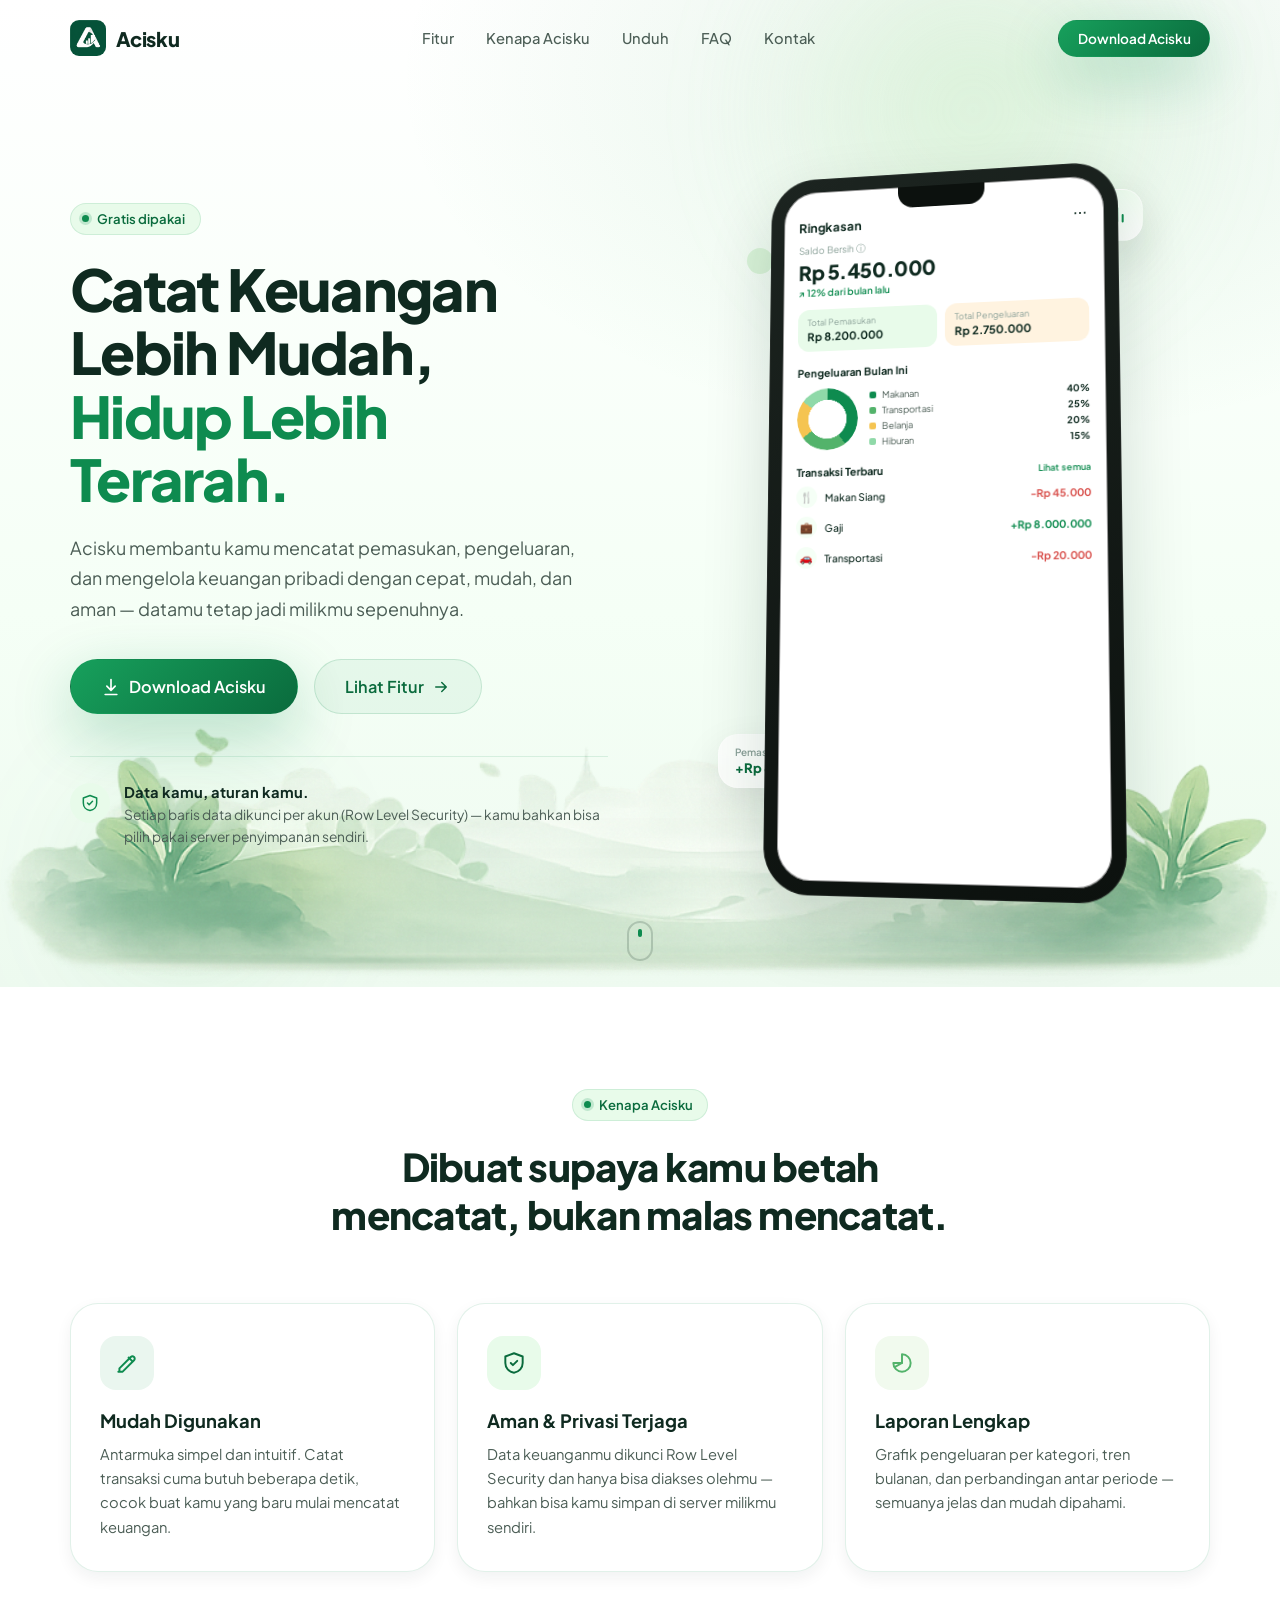
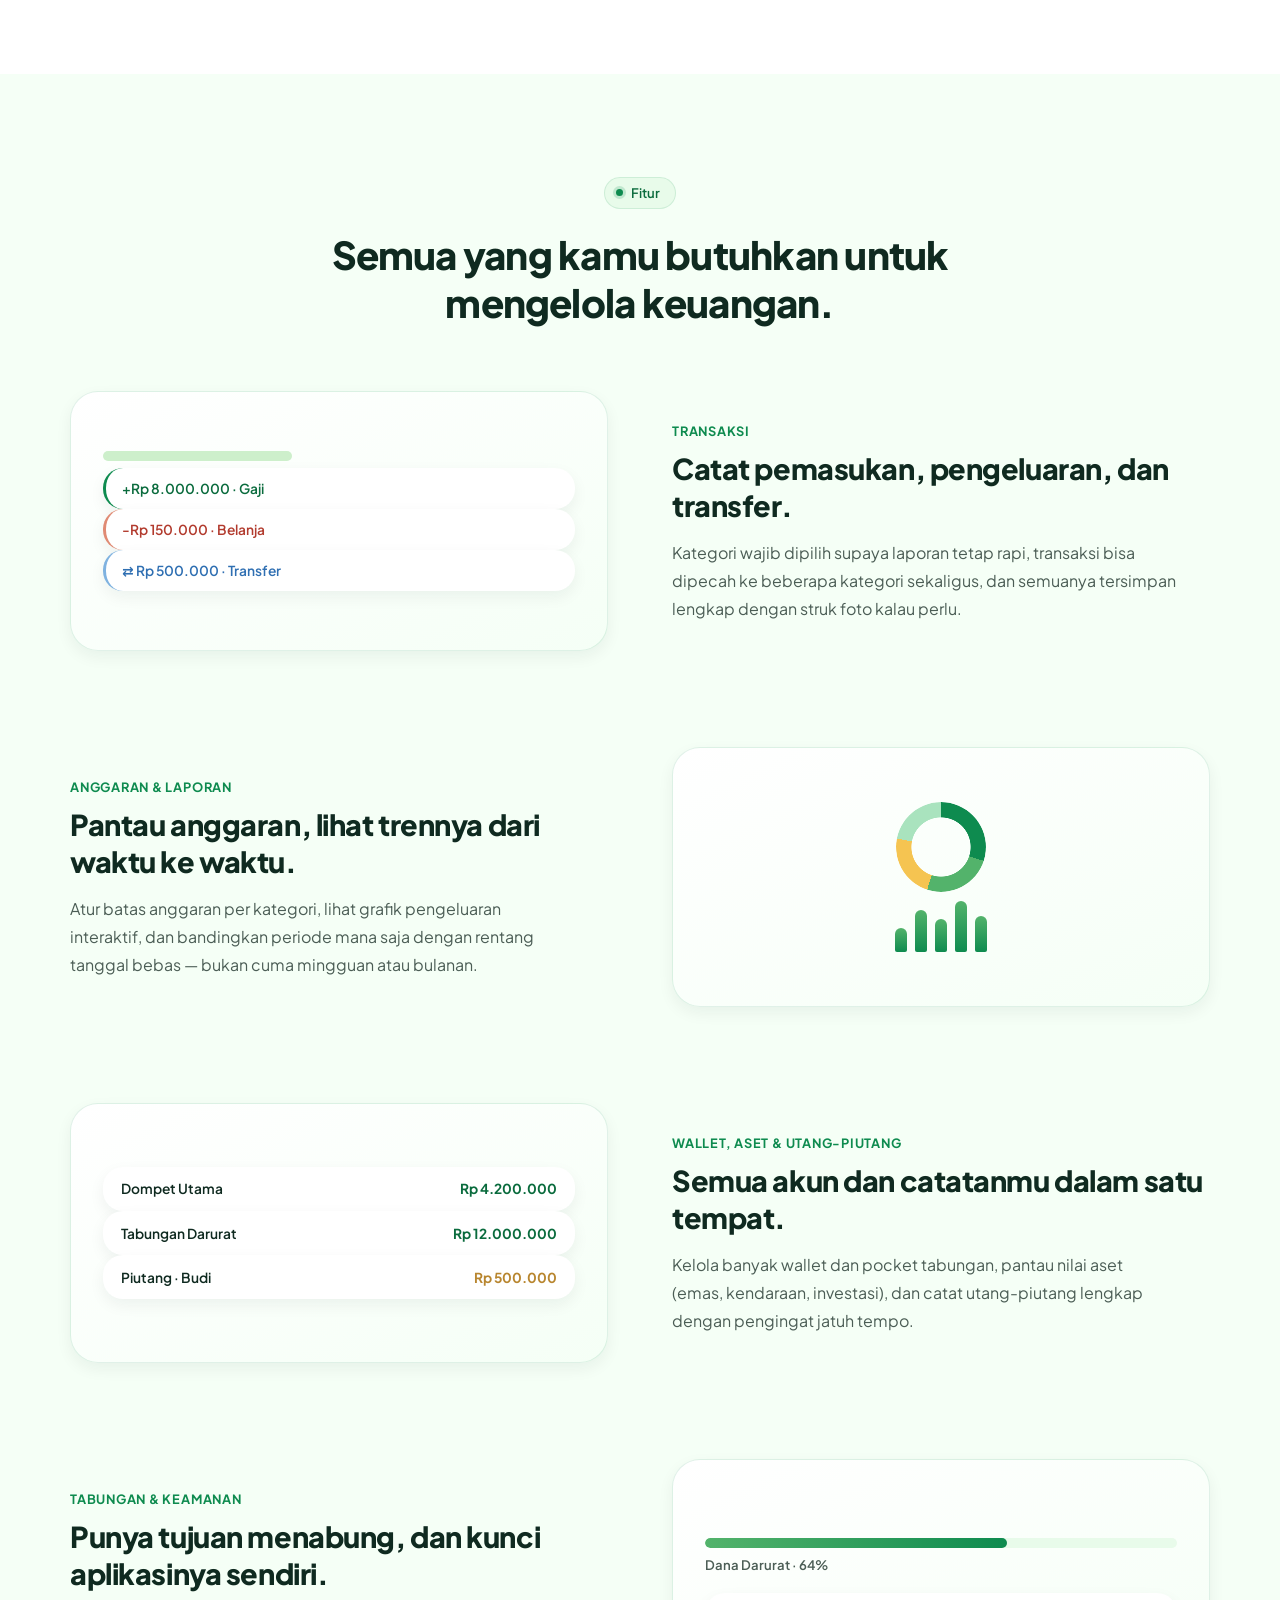
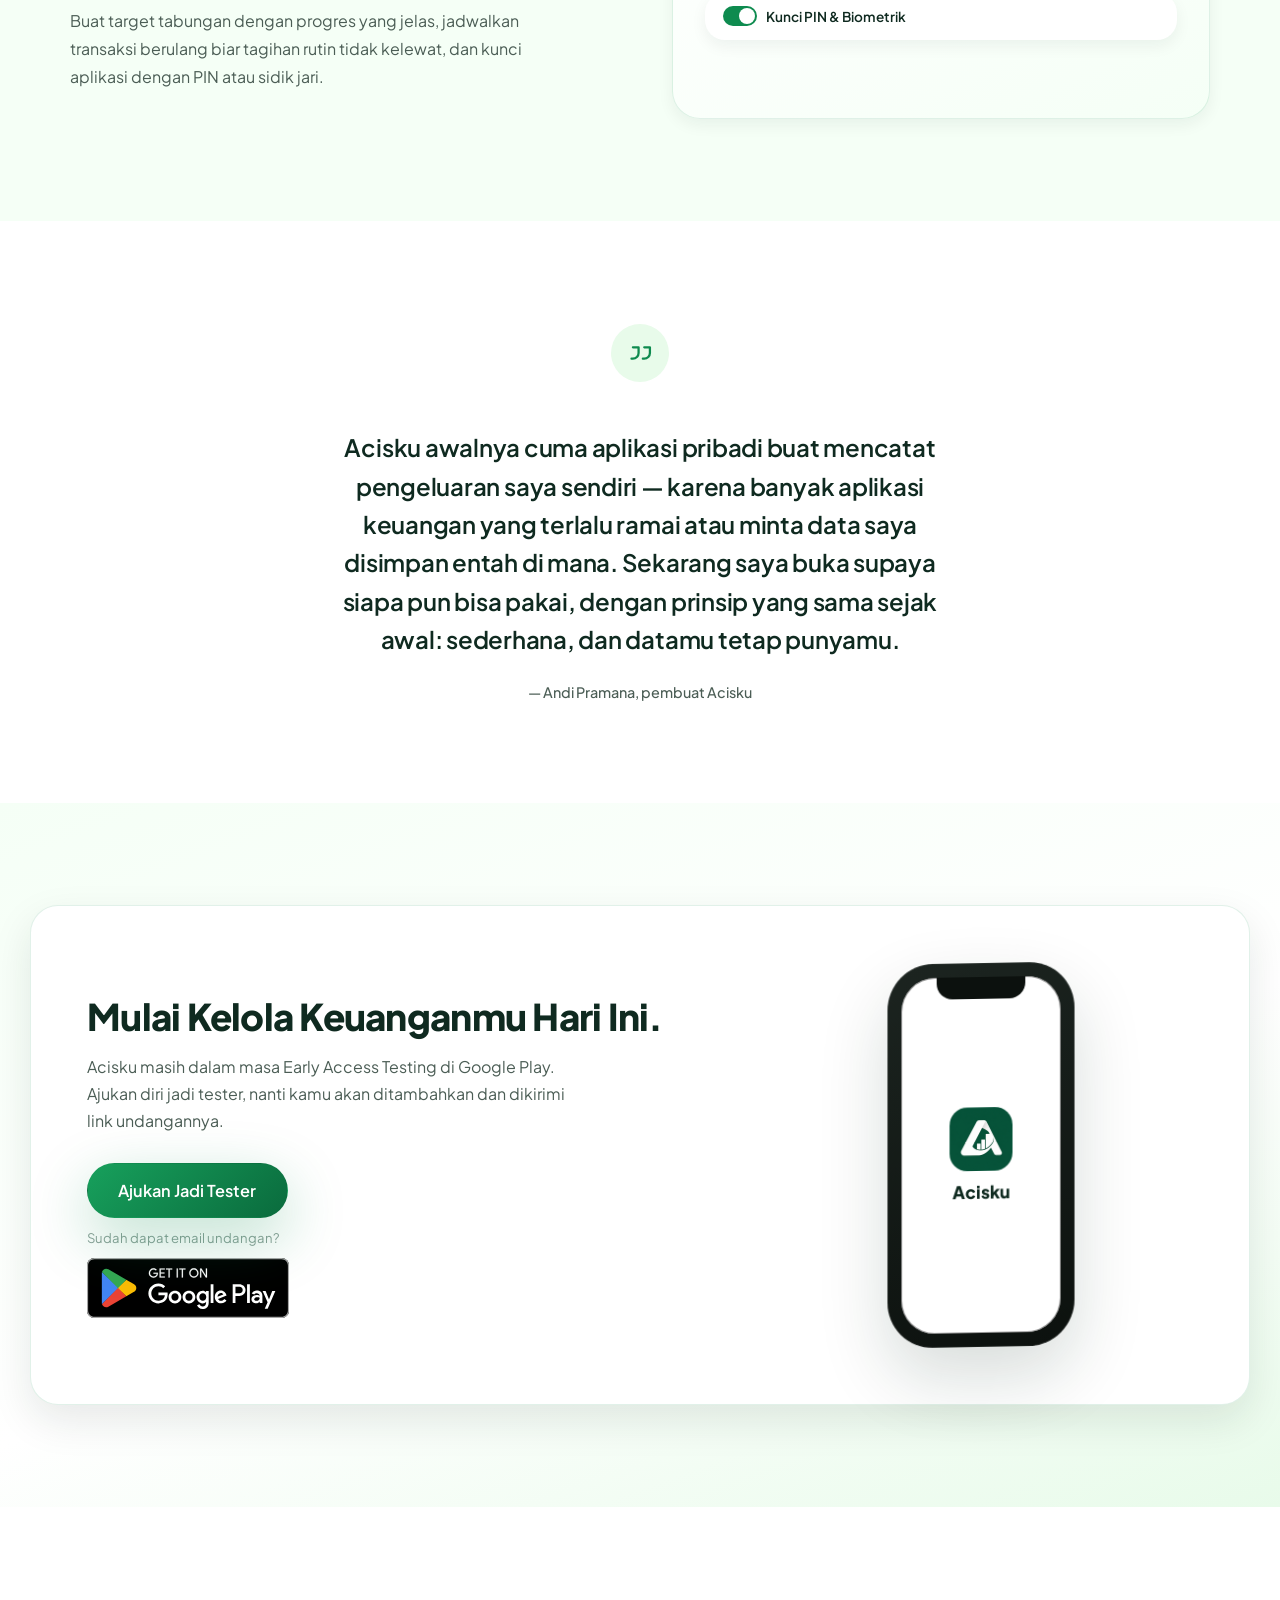
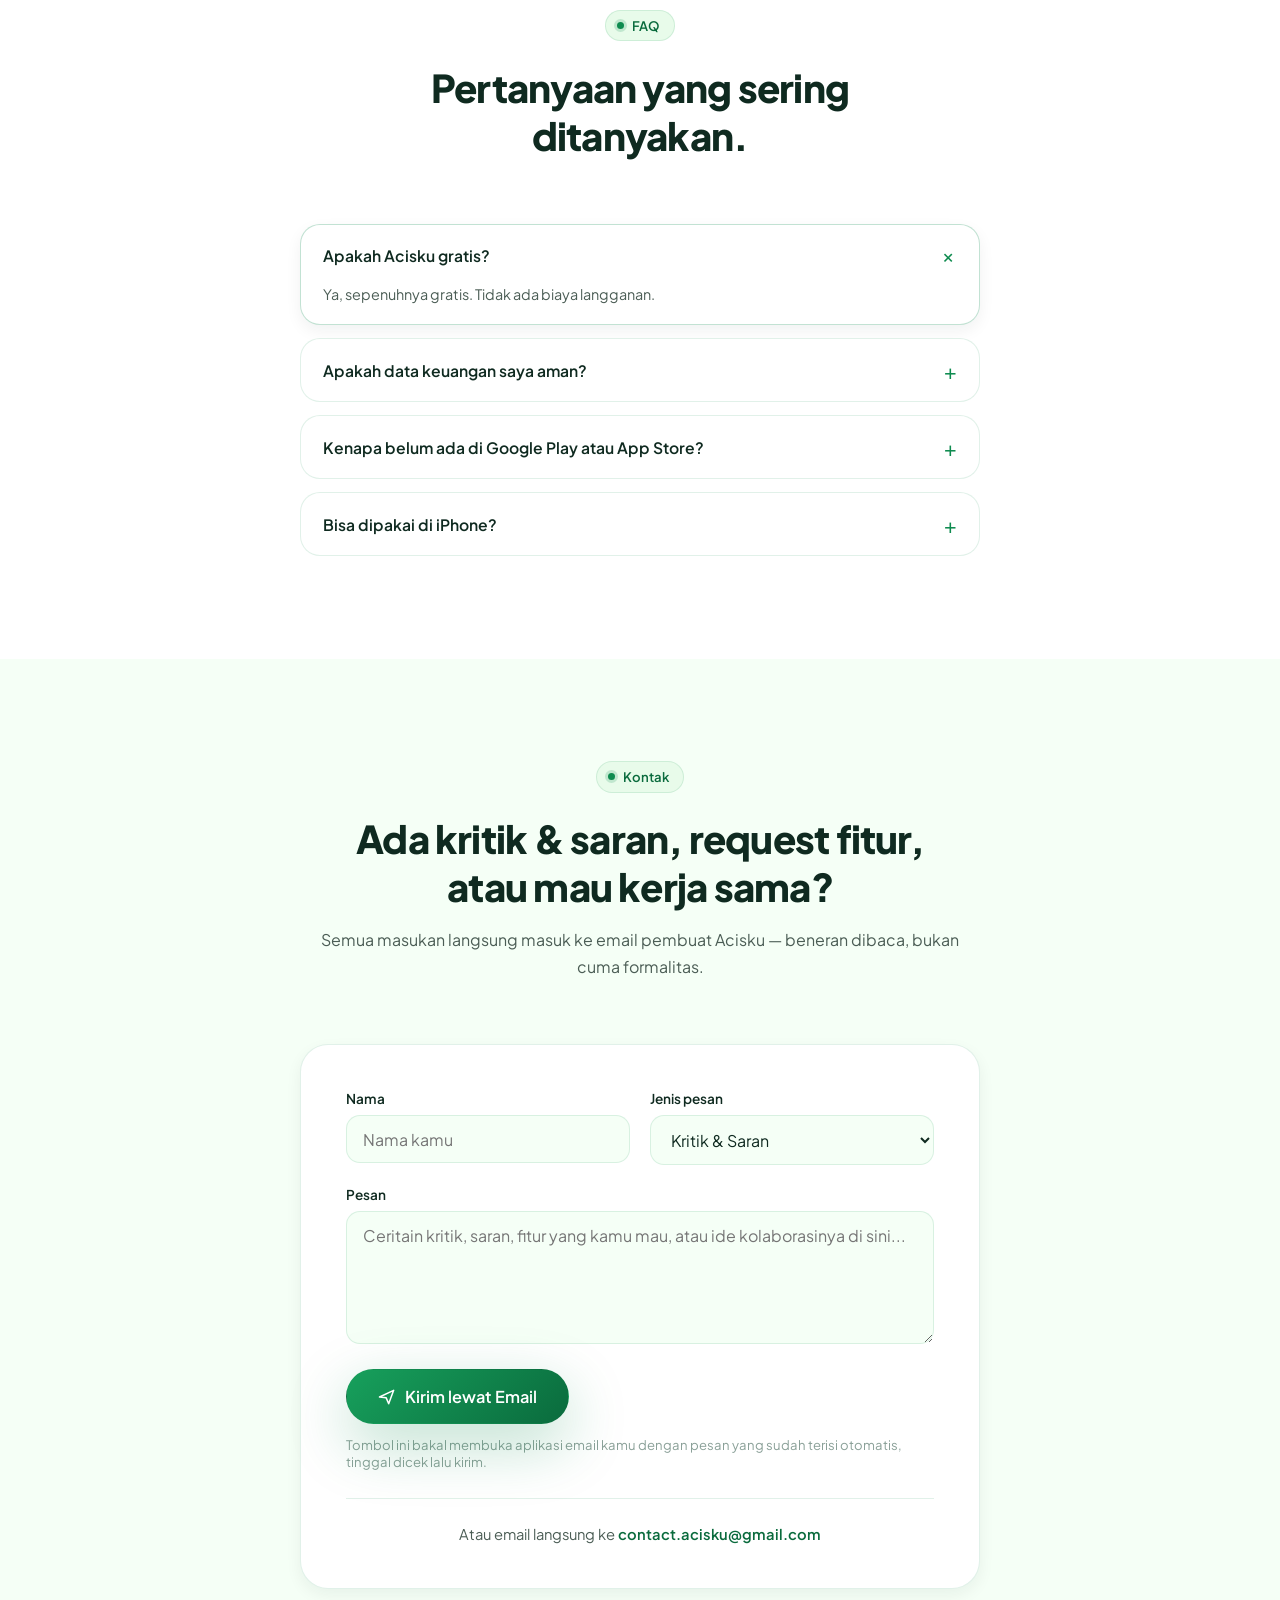
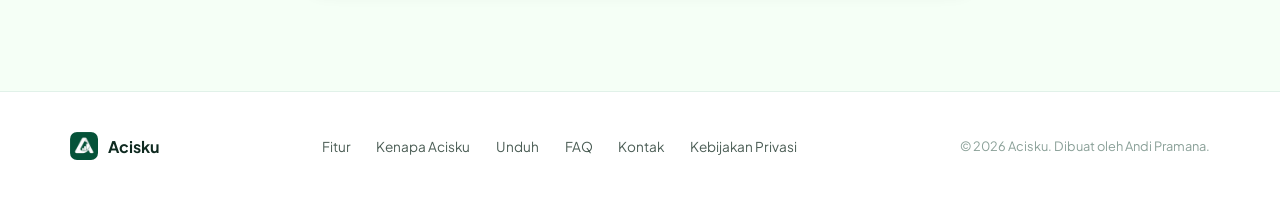
==== commit 7fb0e8dd: "Rename daftar-tester.html to early-access.html, use "Early Access Testing" wording Replaces "Closed " ====
--- a/index.html
+++ b/index.html
@@ -352,10 +352,10 @@
     <div class="container download__inner" data-reveal>
       <div class="download__copy" data-reveal-child>
         <h2>Mulai Kelola Keuanganmu Hari Ini.</h2>
-        <p>Acisku masih dalam masa Closed Testing di Google Play. Ajukan diri jadi tester, nanti kamu akan ditambahkan dan dikirimi link undangannya.</p>
+        <p>Acisku masih dalam masa Early Access Testing di Google Play. Ajukan diri jadi tester, nanti kamu akan ditambahkan dan dikirimi link undangannya.</p>
 
         <div class="download__actions">
-          <a href="daftar-tester.html" class="btn btn--primary btn--lg btn--shimmer">
+          <a href="early-access.html" class="btn btn--primary btn--lg btn--shimmer">
             <span>Ajukan Jadi Tester</span>
           </a>
           <span class="download__meta">Sudah dapat email undangan?</span>
--- a/css/styles.css
+++ b/css/styles.css
@@ -808,6 +808,70 @@
 .phone__screen--simple img { border-radius: 18px; }
 .phone__screen--simple p { font-weight: 800; color: var(--ink); font-size: 1.1rem; }
 
+/* Tester page only (#daftar) — keep the phone mockup beside the intro text
+   at every viewport width instead of the shared .download__inner's default
+   of stacking to one column below 860px, and give the form/CTA its own
+   full-width row underneath (rather than sharing a row with the phone,
+   which used to force the phone to vertically center against the whole
+   tall text+form stack). Scoped to this page's section id so the landing
+   page's own #unduh download section is unaffected. */
+#daftar .download__inner {
+  grid-template-columns: minmax(0, 1fr) 100px;
+  grid-template-areas: "copy visual" "cta cta";
+  align-items: start;
+  gap: 1.2rem;
+}
+#daftar .download__copy { grid-area: copy; }
+#daftar .download__visual { grid-area: visual; align-items: flex-start; }
+#daftar .download__cta { grid-area: cta; }
+
+/* Below 860px, the phone's chrome (notch, border-radius, padding — all
+   fixed px, not proportional) looks broken if just shrunk via width, and
+   the mockscreen content (chips, donut, tx list) has no room to reflow at
+   ~120px wide. Render .phone at its natural comfortable width off to the
+   side, then visually scale the whole thing down with the transform this
+   class already supports (`scale(var(--ps,1))`) — proportions stay intact,
+   only overall size shrinks. .phone-shrink reserves just the small
+   post-scale footprint in the grid so the layout doesn't leave a gap. */
+#daftar .phone-shrink {
+  position: relative;
+  width: 100px;
+  /* Fixed height (not aspect-ratio) with a few px of headroom above/below
+     the scaled phone's own 100 * 690/340 ≈ 203px — the idle float-phone
+     animation moves the (pre-scale) box by up to 14px, which is still
+     ~5px after the 0.357 scale, and with zero slack that was enough to
+     clip the top of the phone against overflow:hidden mid-animation. */
+  height: 213px;
+  overflow: hidden;
+}
+#daftar .phone-shrink .phone {
+  position: absolute;
+  top: -5px;
+  left: 0;
+  width: 280px;
+  --ps: 0.357; /* 100 / 280 */
+  /* scale() pivots around the element's own center by default, which
+     would shove this shrunk box outside the wrapper's clipped bounds
+     (and leave just a sliver visible) — anchor it to top-left instead
+     so it scales down in place, matching the wrapper's origin. */
+  transform-origin: top left;
+}
+@media (min-width: 860px) {
+  #daftar .download__inner { grid-template-columns: minmax(0, 1.2fr) minmax(0, 0.8fr); gap: 3rem; }
+  #daftar .phone-shrink {
+    position: static;
+    width: auto;
+    height: auto;
+    overflow: visible;
+  }
+  #daftar .phone-shrink .phone {
+    position: static;
+    top: 0;
+    width: 100%;
+    --ps: 1;
+  }
+}
+
 /* ==========================================================================
    FAQ
    ========================================================================== */
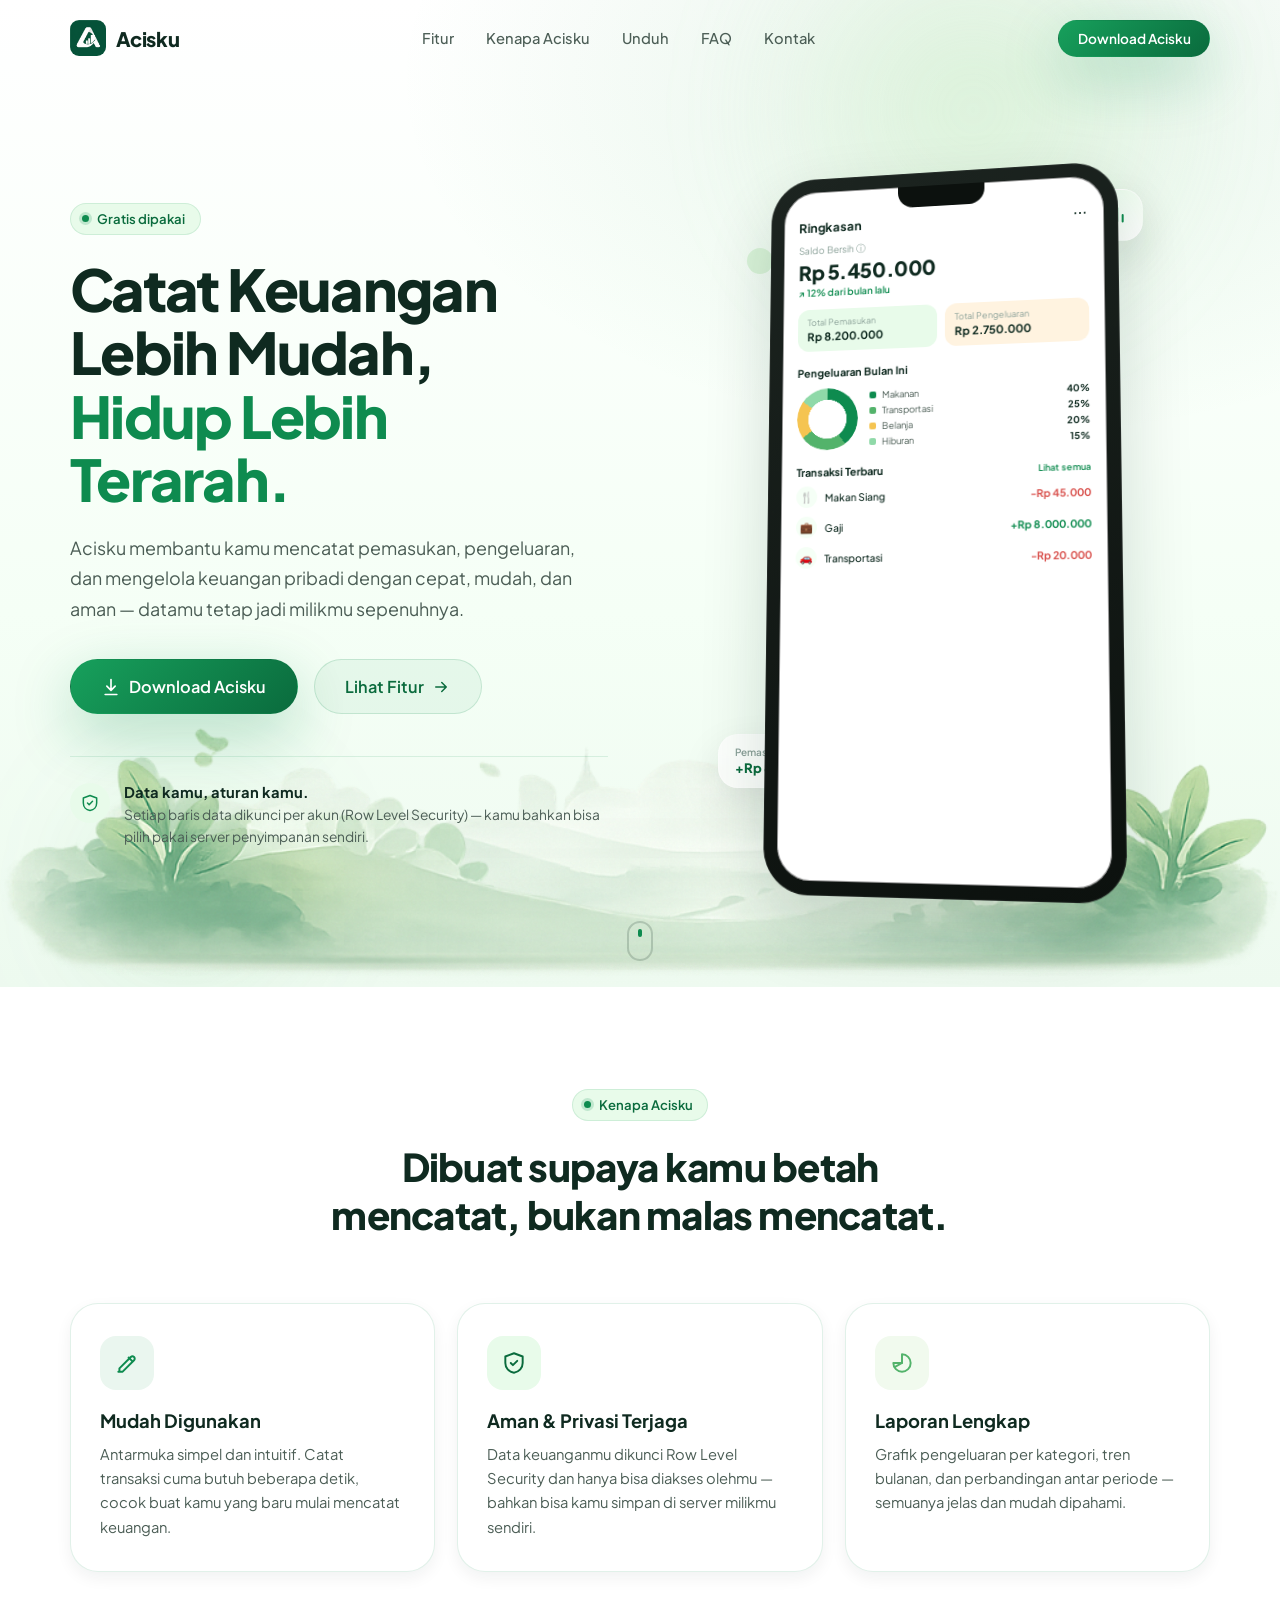
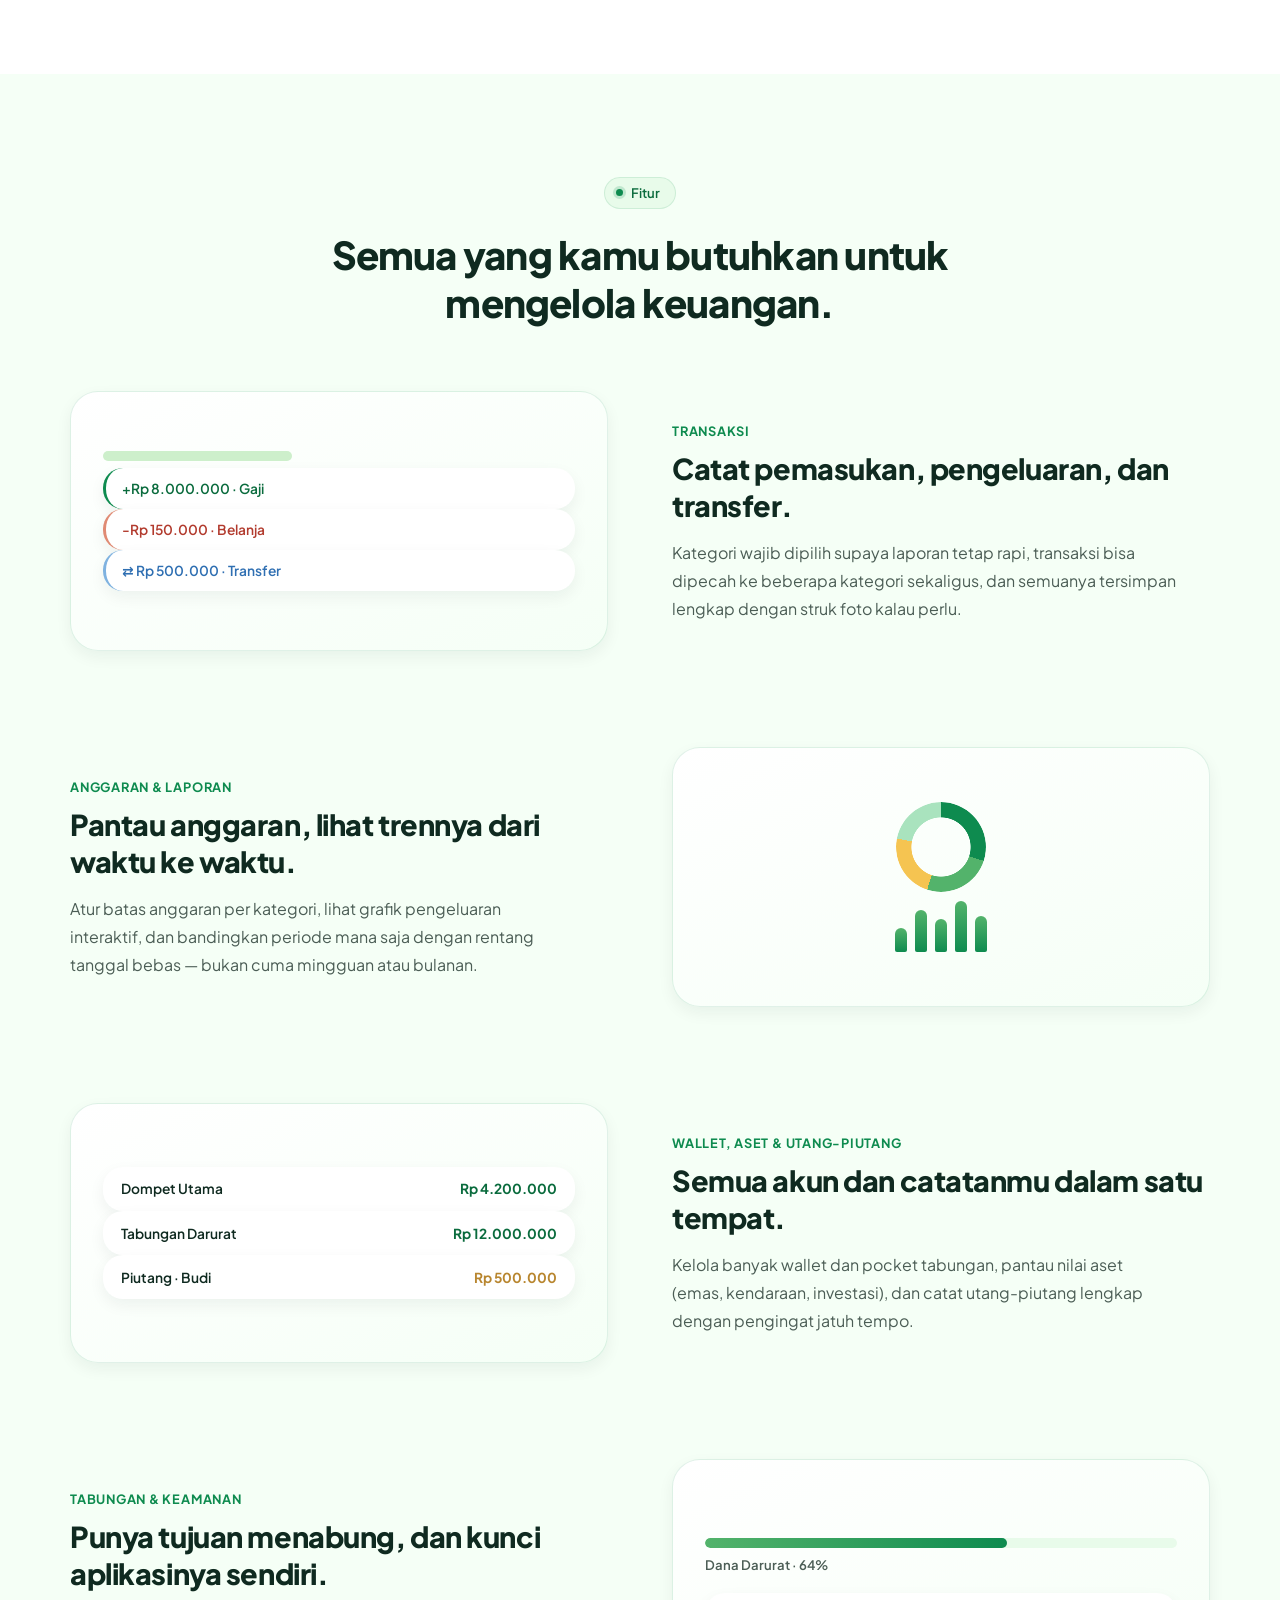
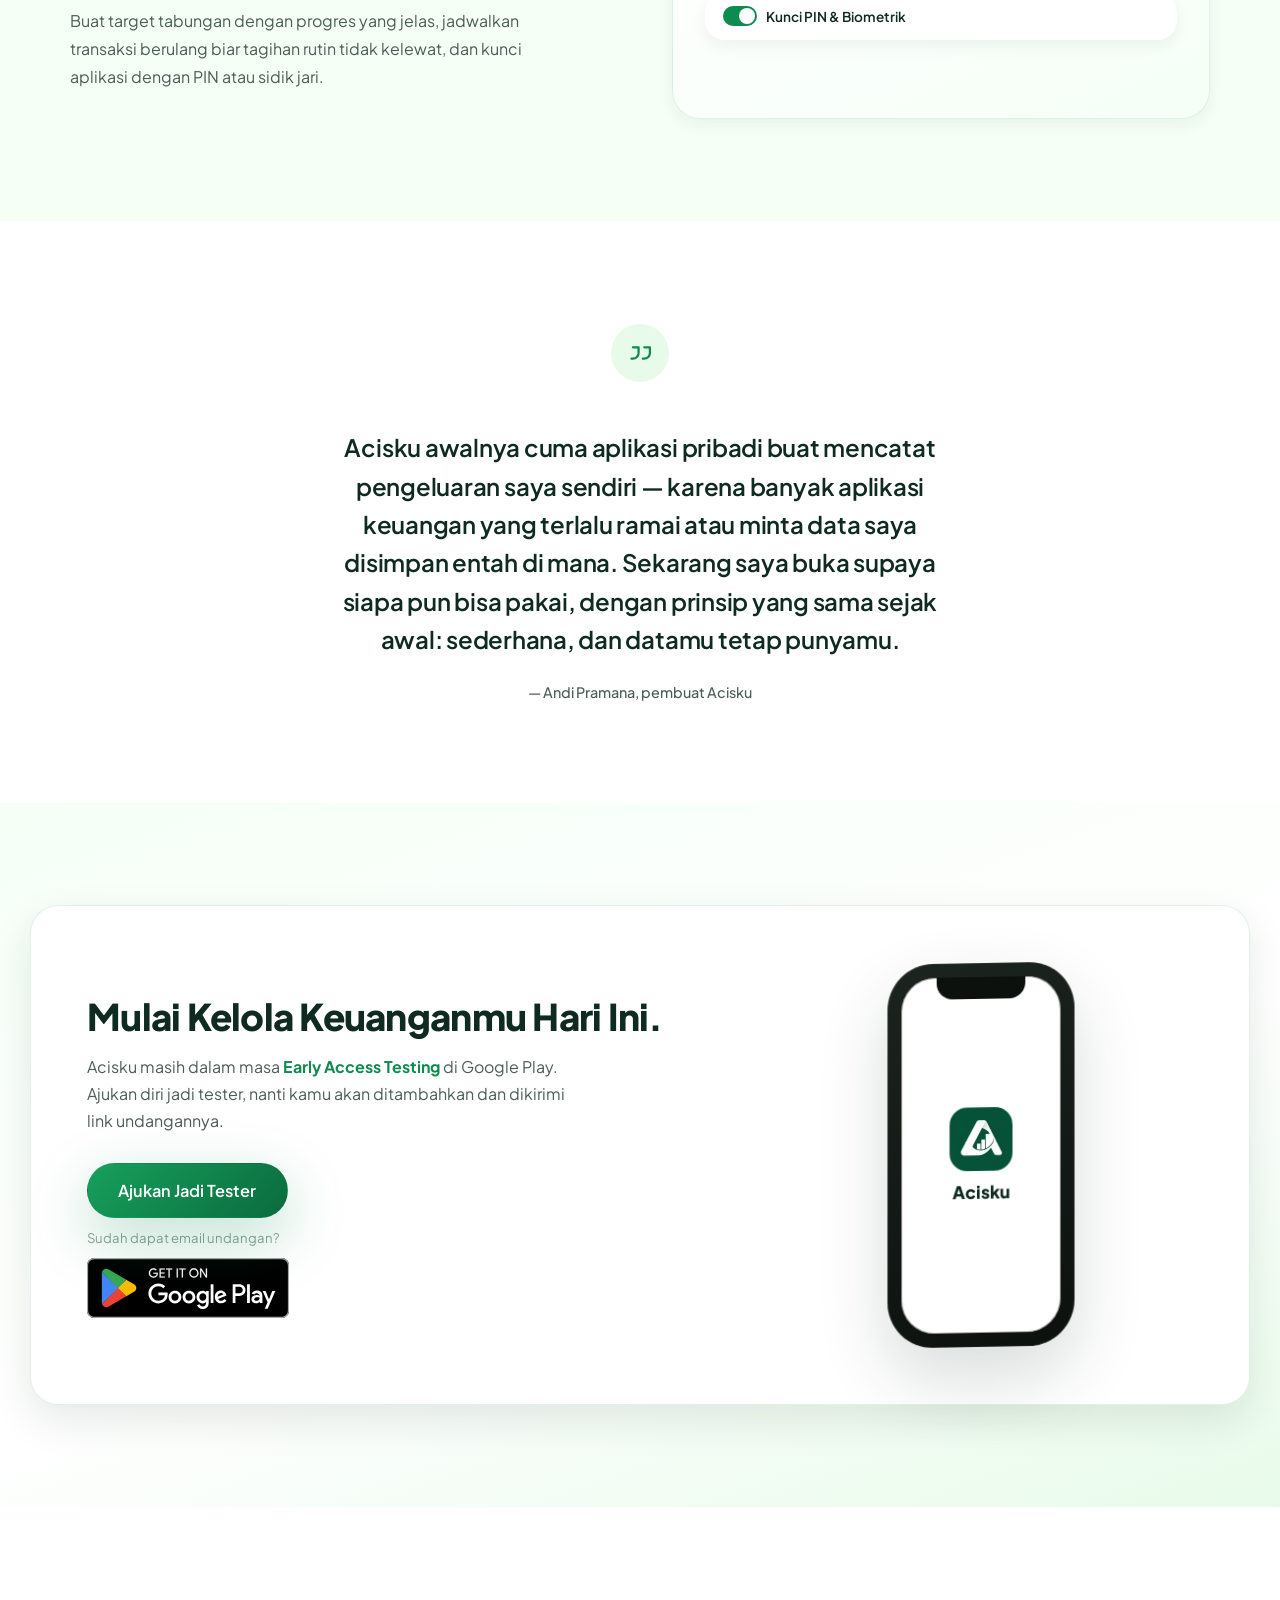
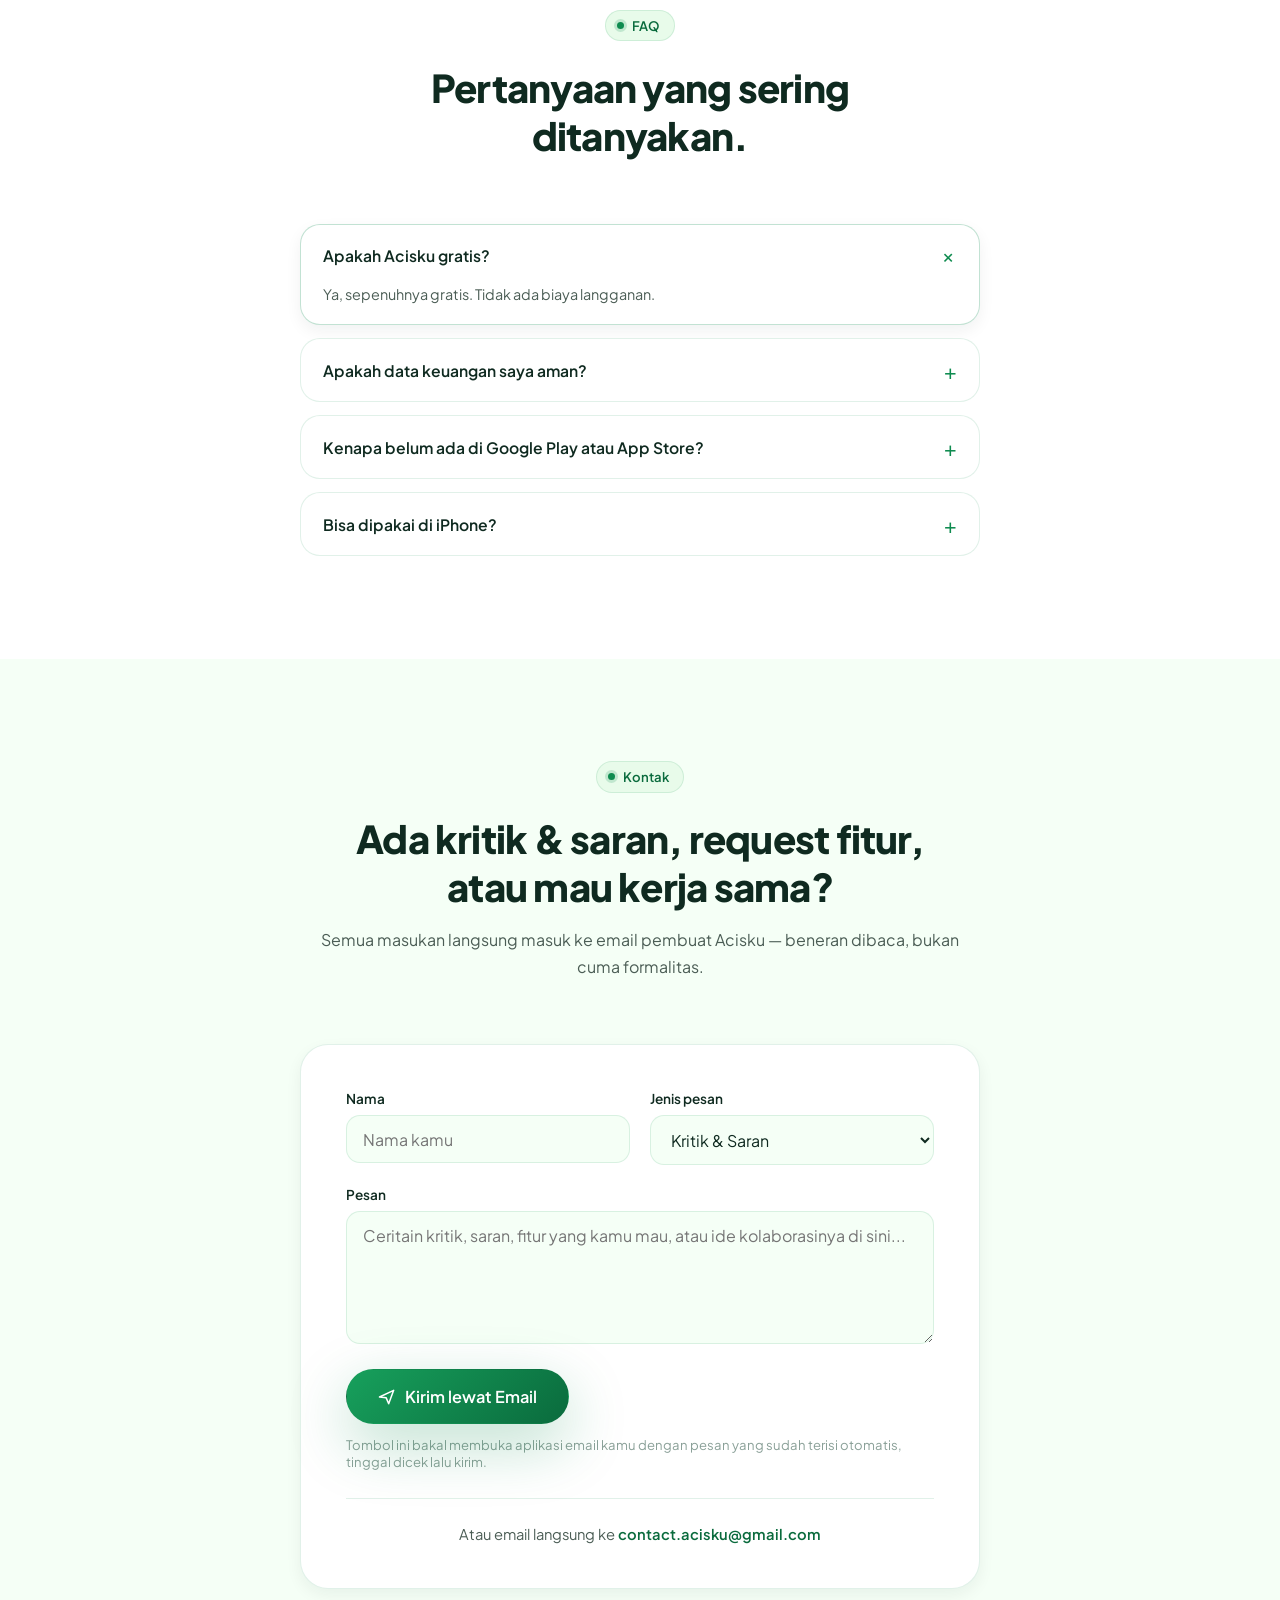
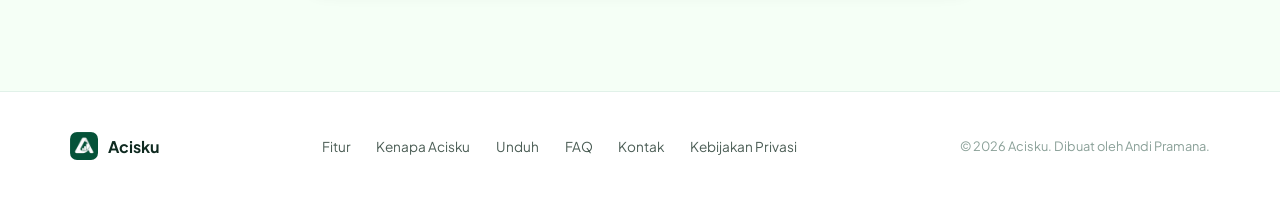
==== commit 5a76e93b: "Fix phone-shrink float overflow/position, bold+green "Early Access" text - Vertically center .downlo" ====
--- a/index.html
+++ b/index.html
@@ -352,7 +352,7 @@
     <div class="container download__inner" data-reveal>
       <div class="download__copy" data-reveal-child>
         <h2>Mulai Kelola Keuanganmu Hari Ini.</h2>
-        <p>Acisku masih dalam masa Early Access Testing di Google Play. Ajukan diri jadi tester, nanti kamu akan ditambahkan dan dikirimi link undangannya.</p>
+        <p>Acisku masih dalam masa <strong class="text-accent">Early Access Testing</strong> di Google Play. Ajukan diri jadi tester, nanti kamu akan ditambahkan dan dikirimi link undangannya.</p>
 
         <div class="download__actions">
           <a href="early-access.html" class="btn btn--primary btn--lg btn--shimmer">
--- a/css/styles.css
+++ b/css/styles.css
@@ -822,7 +822,11 @@
   gap: 1.2rem;
 }
 #daftar .download__copy { grid-area: copy; }
-#daftar .download__visual { grid-area: visual; align-items: flex-start; }
+/* align-self (not the inner flex align-items) is what actually centers
+   this grid item's own box vertically against .download__copy's text
+   height in row 1 — the item's height stays its natural content height
+   (the phone-shrink box), just repositioned within the taller row. */
+#daftar .download__visual { grid-area: visual; align-self: center; align-items: center; }
 #daftar .download__cta { grid-area: cta; }
 
 /* Below 860px, the phone's chrome (notch, border-radius, padding — all
@@ -836,17 +840,17 @@
 #daftar .phone-shrink {
   position: relative;
   width: 100px;
-  /* Fixed height (not aspect-ratio) with a few px of headroom above/below
-     the scaled phone's own 100 * 690/340 ≈ 203px — the idle float-phone
-     animation moves the (pre-scale) box by up to 14px, which is still
-     ~5px after the 0.357 scale, and with zero slack that was enough to
-     clip the top of the phone against overflow:hidden mid-animation. */
-  height: 213px;
+  /* Fixed height, taller than the scaled phone's own 100 * 690/340 ≈ 203px:
+     the idle float-phone animation only ever moves the phone UP from rest
+     (translateY 0 → -14px → 0, never below rest), which after the 0.357
+     scale is a ~5px upward shift — so the buffer + the phone's own top
+     offset below both live above the phone, not split evenly top/bottom. */
+  height: 216px;
   overflow: hidden;
 }
 #daftar .phone-shrink .phone {
   position: absolute;
-  top: -5px;
+  top: 10px;
   left: 0;
   width: 280px;
   --ps: 0.357; /* 100 / 280 */
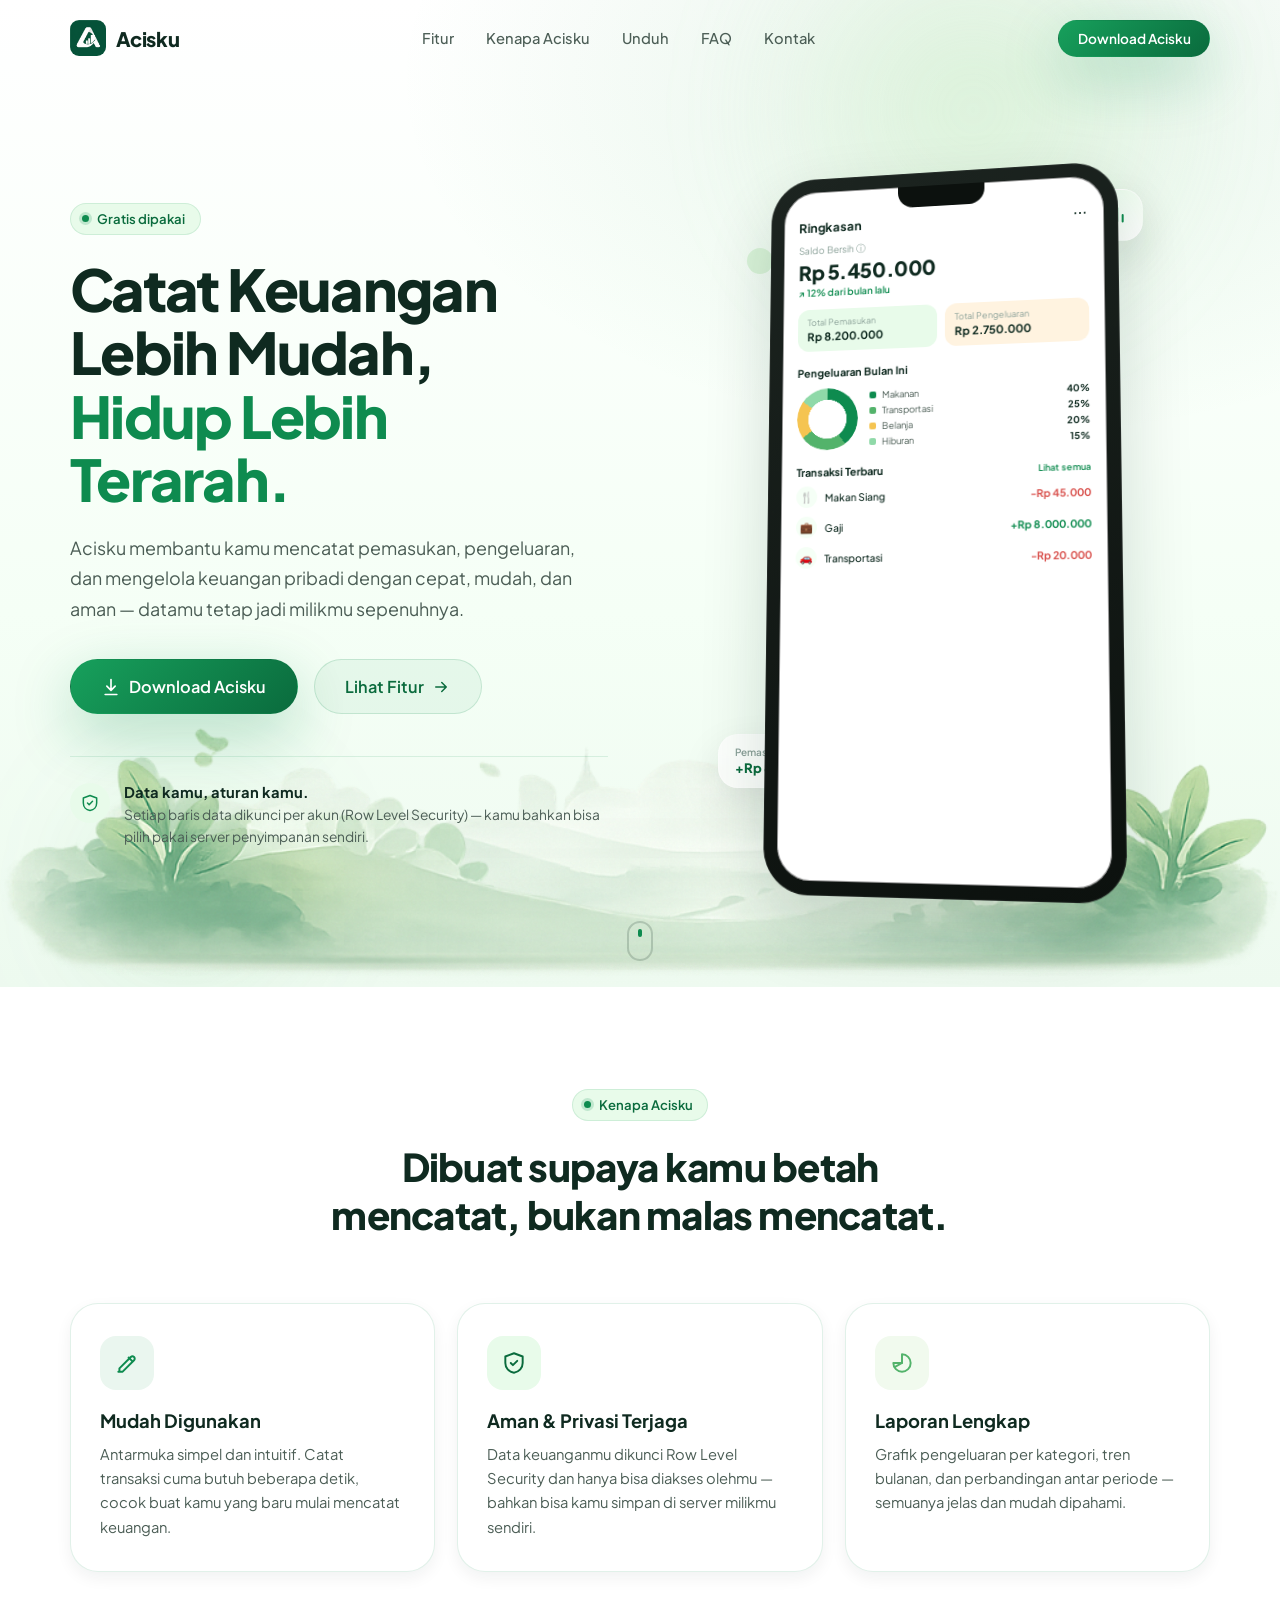
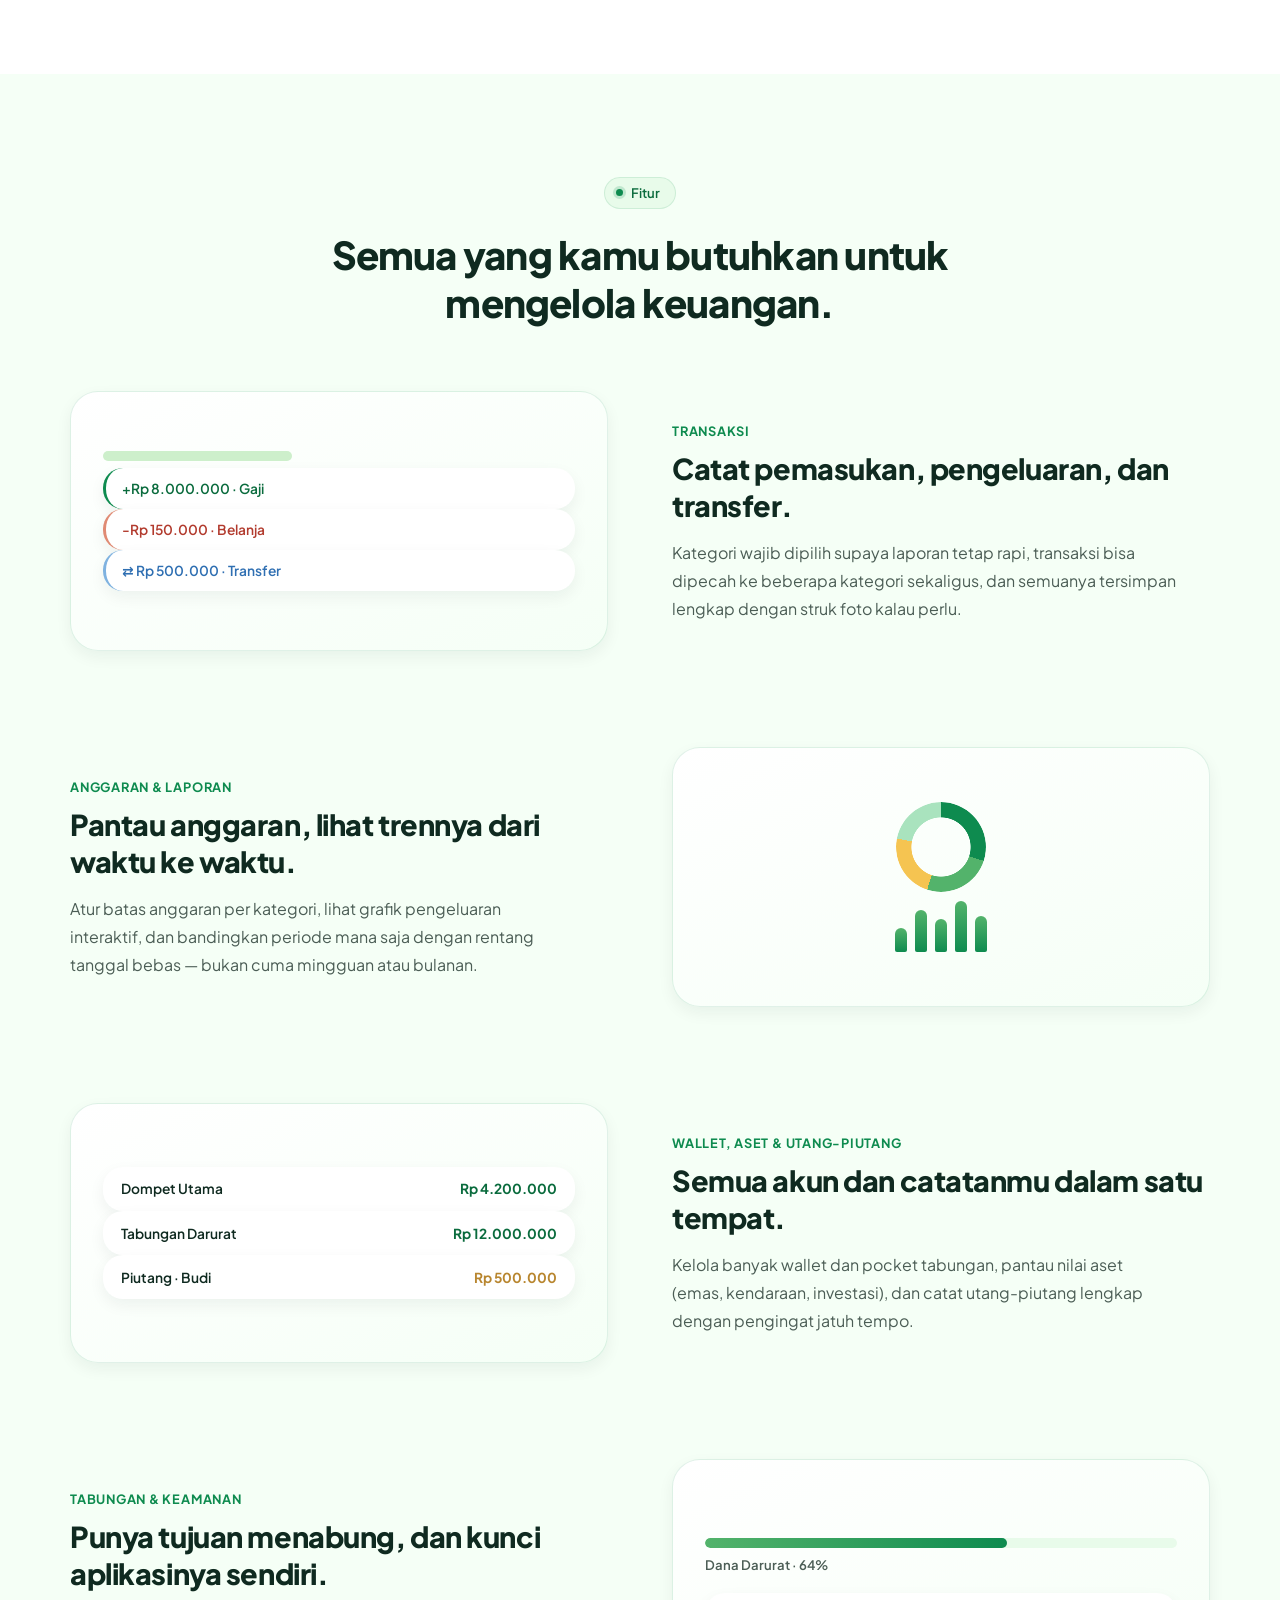
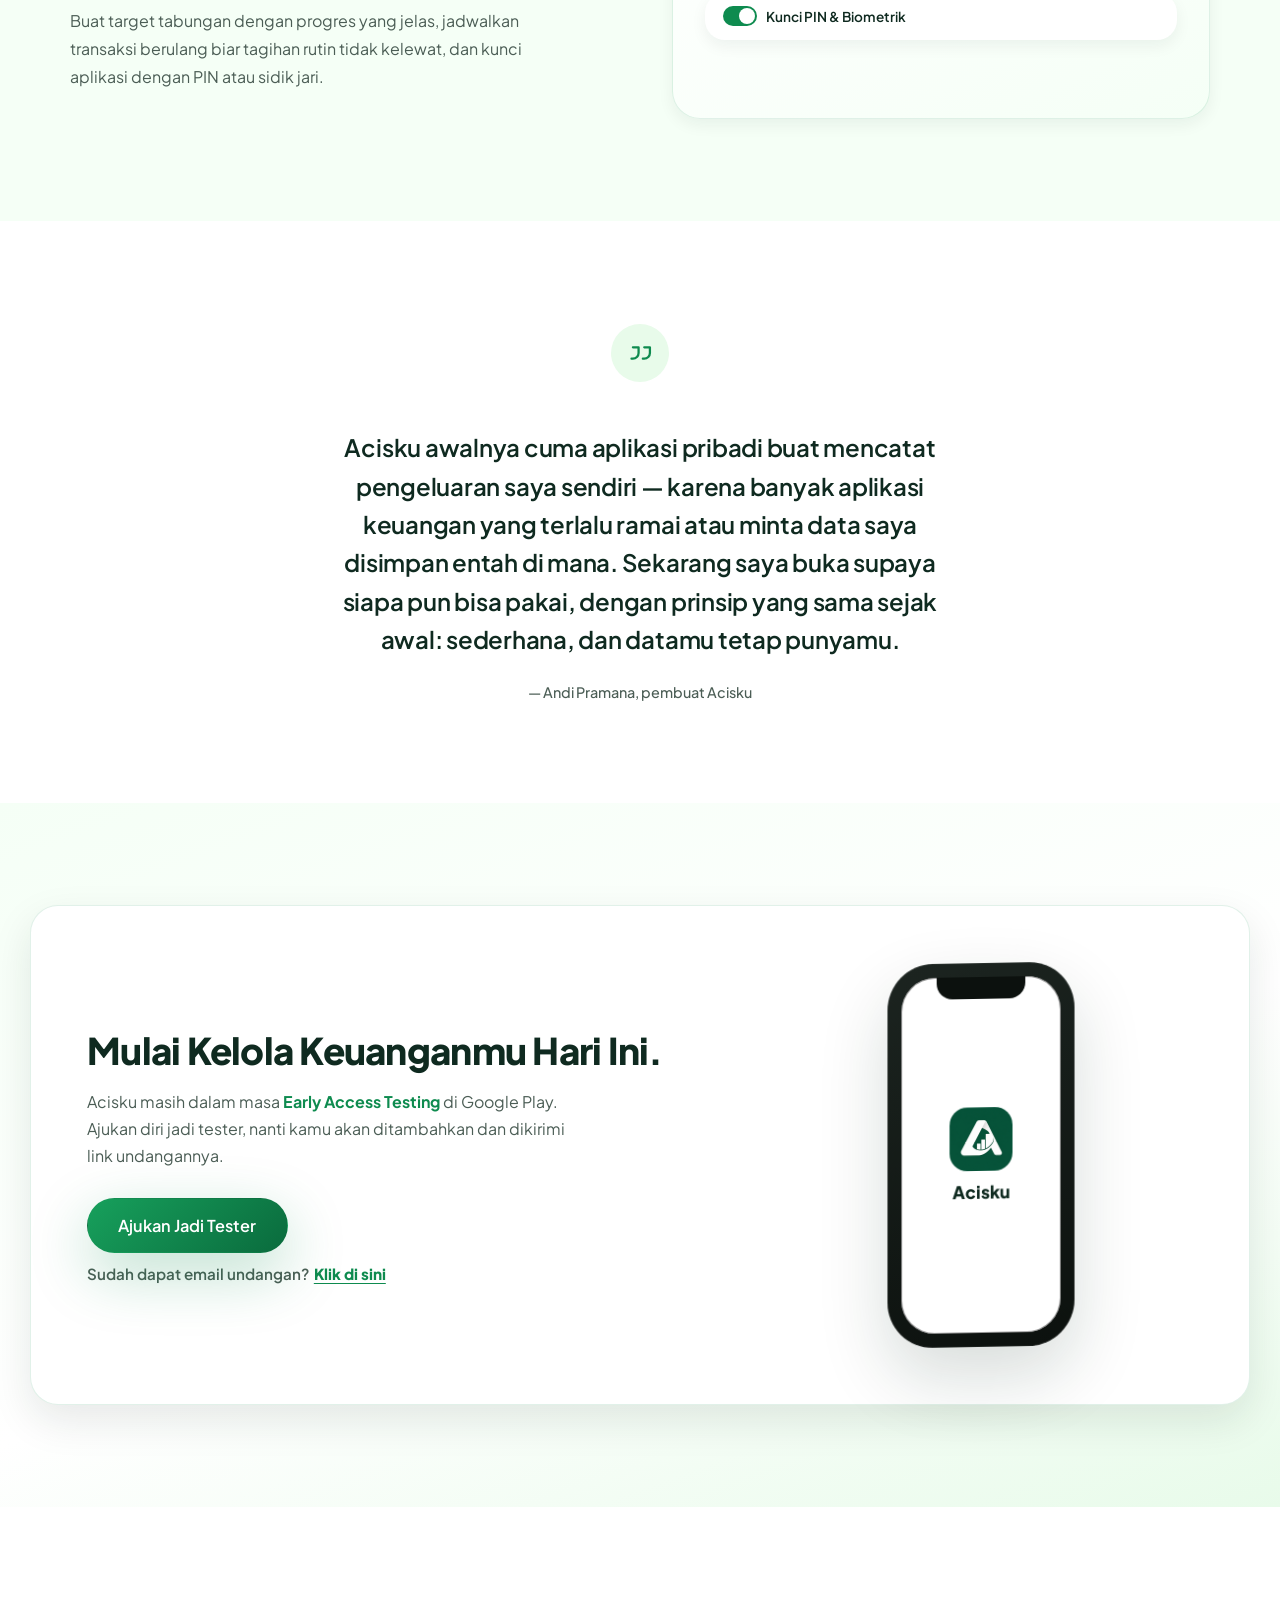
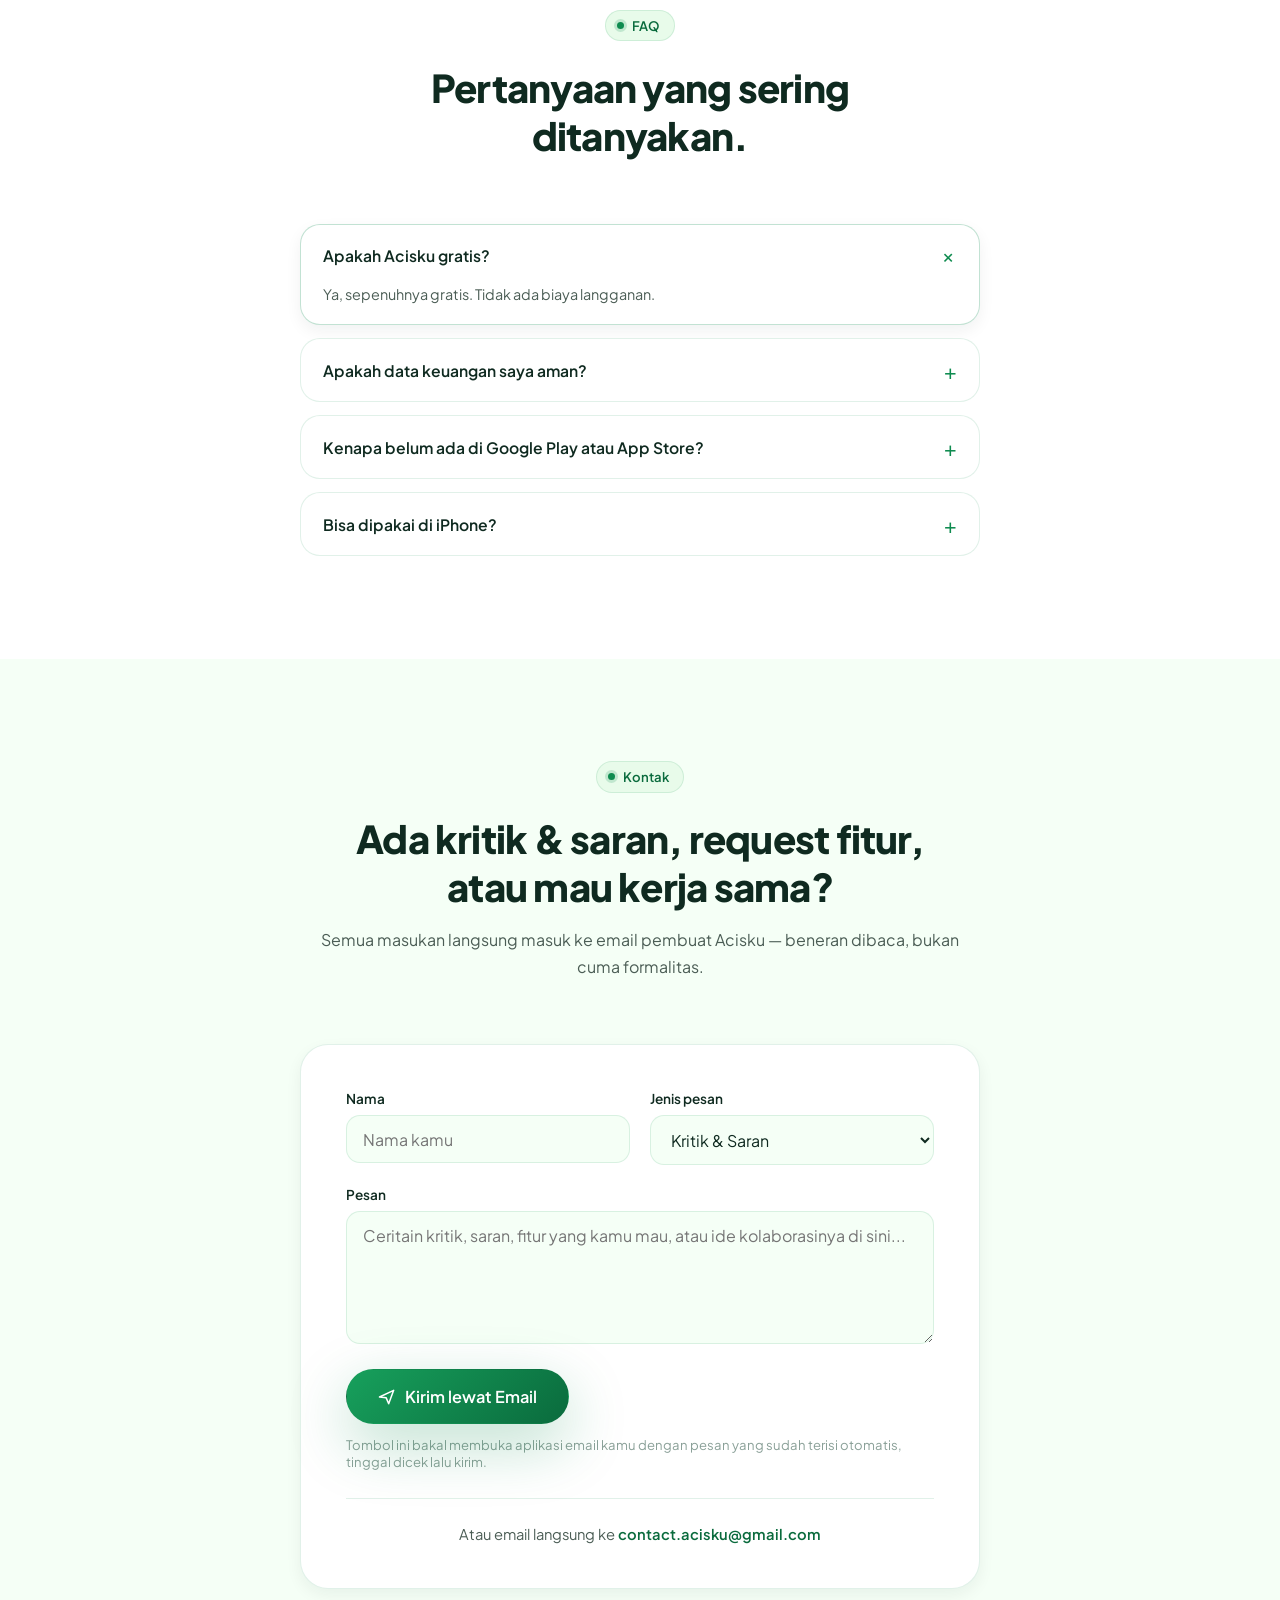
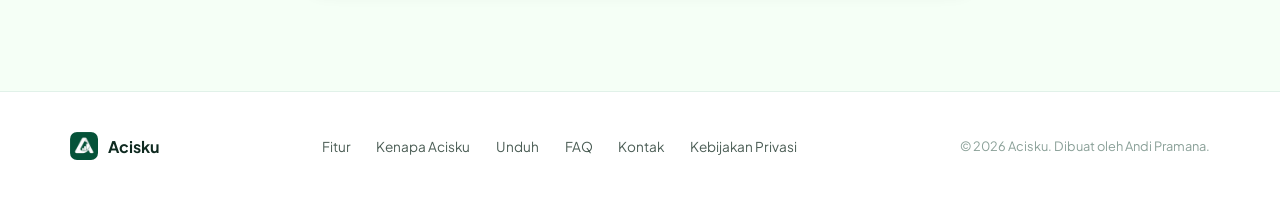
==== commit 456de728: "Hide the Play Store badge behind a "Klik di sini" reveal on both pages Showing the badge to everyone" ====
--- a/index.html
+++ b/index.html
@@ -358,8 +358,10 @@
           <a href="early-access.html" class="btn btn--primary btn--lg btn--shimmer">
             <span>Ajukan Jadi Tester</span>
           </a>
-          <span class="download__meta">Sudah dapat email undangan?</span>
-          <a href="https://play.google.com/store/apps/details?id=com.andipramana.acisku" target="_blank" rel="noopener" class="download__badge">
+          <button type="button" class="already-invited">
+            Sudah dapat email undangan? <span class="already-invited__cta">Klik di sini</span>
+          </button>
+          <a href="https://play.google.com/store/apps/details?id=com.andipramana.acisku" target="_blank" rel="noopener" class="download__badge" hidden>
             <img src="assets/google-play-badge.svg" alt="Buka Acisku di Google Play" width="200" height="60" />
           </a>
         </div>
--- a/css/styles.css
+++ b/css/styles.css
@@ -749,6 +749,33 @@
 .download__badge { display: inline-block; line-height: 0; border-radius: 8px; transition: transform 0.2s ease, opacity 0.2s ease; }
 .download__badge:hover { transform: translateY(-2px); opacity: 0.92; }
 .download__badge img { display: block; height: 60px; width: auto; }
+.download__badge[hidden] { display: none; }
+
+/* Trigger for the Play Store badge, hidden until clicked (see
+   .already-invited JS in main.js) — sized/colored to actually read as an
+   interactive prompt rather than blend in as fine print. */
+.already-invited {
+  display: inline-flex;
+  align-items: center;
+  gap: 0.3rem;
+  background: none;
+  border: none;
+  padding: 0;
+  font: inherit;
+  font-size: 0.95rem;
+  font-weight: 600;
+  color: var(--ink-soft);
+  cursor: pointer;
+}
+.already-invited__cta {
+  font-weight: 800;
+  color: var(--primary);
+  text-decoration: underline;
+  text-underline-offset: 3px;
+}
+.already-invited:hover .already-invited__cta,
+.already-invited:focus-visible .already-invited__cta { color: var(--primary-dark); }
+.already-invited[hidden] { display: none; }
 
 .sr-only {
   position: absolute;
@@ -808,67 +835,103 @@
 .phone__screen--simple img { border-radius: 18px; }
 .phone__screen--simple p { font-weight: 800; color: var(--ink); font-size: 1.1rem; }
 
-/* Tester page only (#daftar) — keep the phone mockup beside the intro text
-   at every viewport width instead of the shared .download__inner's default
-   of stacking to one column below 860px, and give the form/CTA its own
-   full-width row underneath (rather than sharing a row with the phone,
-   which used to force the phone to vertically center against the whole
-   tall text+form stack). Scoped to this page's section id so the landing
-   page's own #unduh download section is unaffected. */
+/* Tester/Early-Access page only (#daftar / body.page-early-access) — this
+   is a single-purpose conversion page (not a long scrolling one like the
+   landing page), so it gets a compact page-level flex layout that fits
+   the fixed navbar + content + footer into one viewport with no scrolling,
+   plus its own tighter vertical rhythm instead of the shared .section's
+   generous clamp(4rem,8vw,7rem) block padding. Scoped to this page's body
+   class / section id so the landing page's own #unduh section and normal
+   scrolling pages are unaffected. */
+body.page-early-access {
+  height: 100dvh;
+  overflow: hidden;
+  display: flex;
+  flex-direction: column;
+}
+body.page-early-access #main { flex: 1; min-height: 0; display: flex; flex-direction: column; }
+body.page-early-access .footer { flex-shrink: 0; padding-block: 0.75rem; }
+
+#daftar {
+  flex: 1;
+  min-height: 0;
+  display: flex;
+  align-items: center;
+  padding-block: 1rem;
+}
 #daftar .download__inner {
-  grid-template-columns: minmax(0, 1fr) 100px;
-  grid-template-areas: "copy visual" "cta cta";
-  align-items: start;
-  gap: 1.2rem;
-}
-#daftar .download__copy { grid-area: copy; }
-/* align-self (not the inner flex align-items) is what actually centers
-   this grid item's own box vertically against .download__copy's text
-   height in row 1 — the item's height stays its natural content height
-   (the phone-shrink box), just repositioned within the taller row. */
-#daftar .download__visual { grid-area: visual; align-self: center; align-items: center; }
-#daftar .download__cta { grid-area: cta; }
-
-/* Below 860px, the phone's chrome (notch, border-radius, padding — all
-   fixed px, not proportional) looks broken if just shrunk via width, and
-   the mockscreen content (chips, donut, tx list) has no room to reflow at
-   ~120px wide. Render .phone at its natural comfortable width off to the
-   side, then visually scale the whole thing down with the transform this
-   class already supports (`scale(var(--ps,1))`) — proportions stay intact,
-   only overall size shrinks. .phone-shrink reserves just the small
-   post-scale footprint in the grid so the layout doesn't leave a gap. */
-#daftar .phone-shrink {
+  /* .download__bg (the parallax grass layers) now lives inside this element
+     instead of behind it as a section-level sibling — the base
+     .download__inner is an opaque white "card" (background/border/shadow),
+     which was hiding the grass everywhere the card covered and only
+     showing it in the section's outer gutter. position+z-index here makes
+     this element its own stacking context so .download__bg's z-index:-1
+     paints behind the copy/visual content but in front of nothing solid;
+     overflow:hidden clips it to the (now borderless) card's edges. Card
+     chrome is dropped entirely so the grass reads as the page's own
+     backdrop, matching the frameless look the hero uses. */
   position: relative;
-  width: 100px;
-  /* Fixed height, taller than the scaled phone's own 100 * 690/340 ≈ 203px:
+  z-index: 0;
+  overflow: hidden;
+  background: none;
+  border: none;
+  box-shadow: none;
+  width: 100%;
+  padding: clamp(1rem, 3vw, 1.75rem);
+  grid-template-columns: minmax(0, 1fr) 130px;
+  align-items: center;
+  gap: 1rem;
+}
+#daftar .download__copy h1 { font-size: clamp(1.25rem, 4vw, 1.8rem); }
+#daftar .download__copy > p { font-size: 0.92rem; margin-top: 0.5rem; }
+#daftar .tester-form { margin-top: 0.9rem; }
+
+/* .phone's own chrome (notch, border-radius, padding) and the mockscreen
+   content (chips, donut, tx list) are fixed px, tuned for the ~280-360px
+   width the hero renders it at — reflowing all of that at a genuinely
+   narrow ~130px column would break it. Render .phone at that natural
+   comfortable width off to the side, then visually scale the whole thing
+   down with the transform it already supports (`scale(var(--ps,1))`) —
+   proportions (and the tilt) stay intact, only overall size shrinks.
+   .phone-stage reserves just the small post-scale footprint so the grid
+   column stays a fixed 130px matching it exactly. */
+#daftar .phone-stage {
+  position: relative;
+  width: 130px;
+  /* Height has headroom above the scaled phone's own 130 * 690/340 ≈ 264px:
      the idle float-phone animation only ever moves the phone UP from rest
-     (translateY 0 → -14px → 0, never below rest), which after the 0.357
-     scale is a ~5px upward shift — so the buffer + the phone's own top
-     offset below both live above the phone, not split evenly top/bottom. */
-  height: 216px;
+     (translateY 0 → -14px → 0), which after the ~0.464 scale is a ~6.5px
+     upward shift — the buffer lives above the phone, not split evenly. */
+  height: 275px;
   overflow: hidden;
-}
-#daftar .phone-shrink .phone {
+  margin-inline: 0;
+  perspective: none;
+}
+#daftar .phone-stage .phone {
   position: absolute;
   top: 10px;
   left: 0;
   width: 280px;
-  --ps: 0.357; /* 100 / 280 */
+  --ps: 0.464; /* 130 / 280 */
   /* scale() pivots around the element's own center by default, which
      would shove this shrunk box outside the wrapper's clipped bounds
      (and leave just a sliver visible) — anchor it to top-left instead
      so it scales down in place, matching the wrapper's origin. */
   transform-origin: top left;
 }
+
 @media (min-width: 860px) {
   #daftar .download__inner { grid-template-columns: minmax(0, 1.2fr) minmax(0, 0.8fr); gap: 3rem; }
-  #daftar .phone-shrink {
+  #daftar .phone-stage {
     position: static;
     width: auto;
     height: auto;
     overflow: visible;
+    perspective: 1400px;
+    margin-inline: auto;
+    max-width: 320px;
   }
-  #daftar .phone-shrink .phone {
+  #daftar .phone-stage .phone {
     position: static;
     top: 0;
     width: 100%;
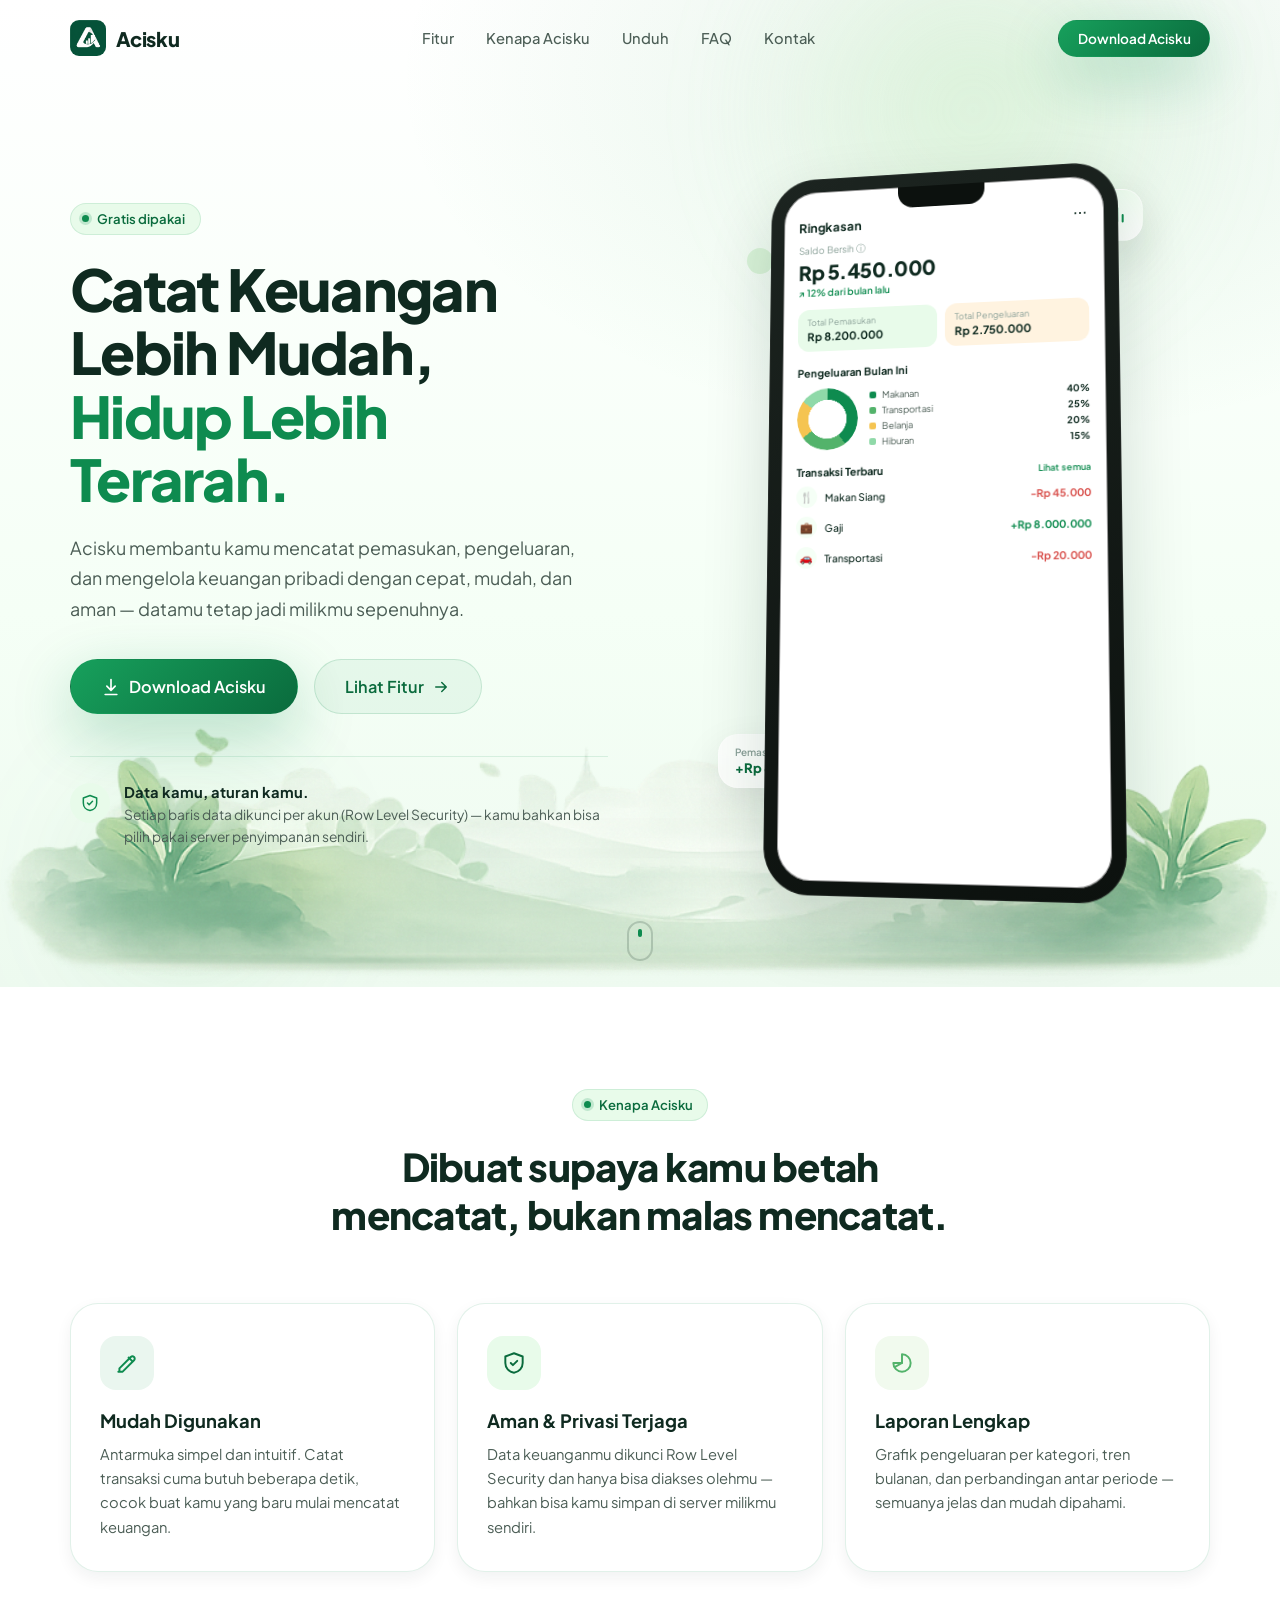
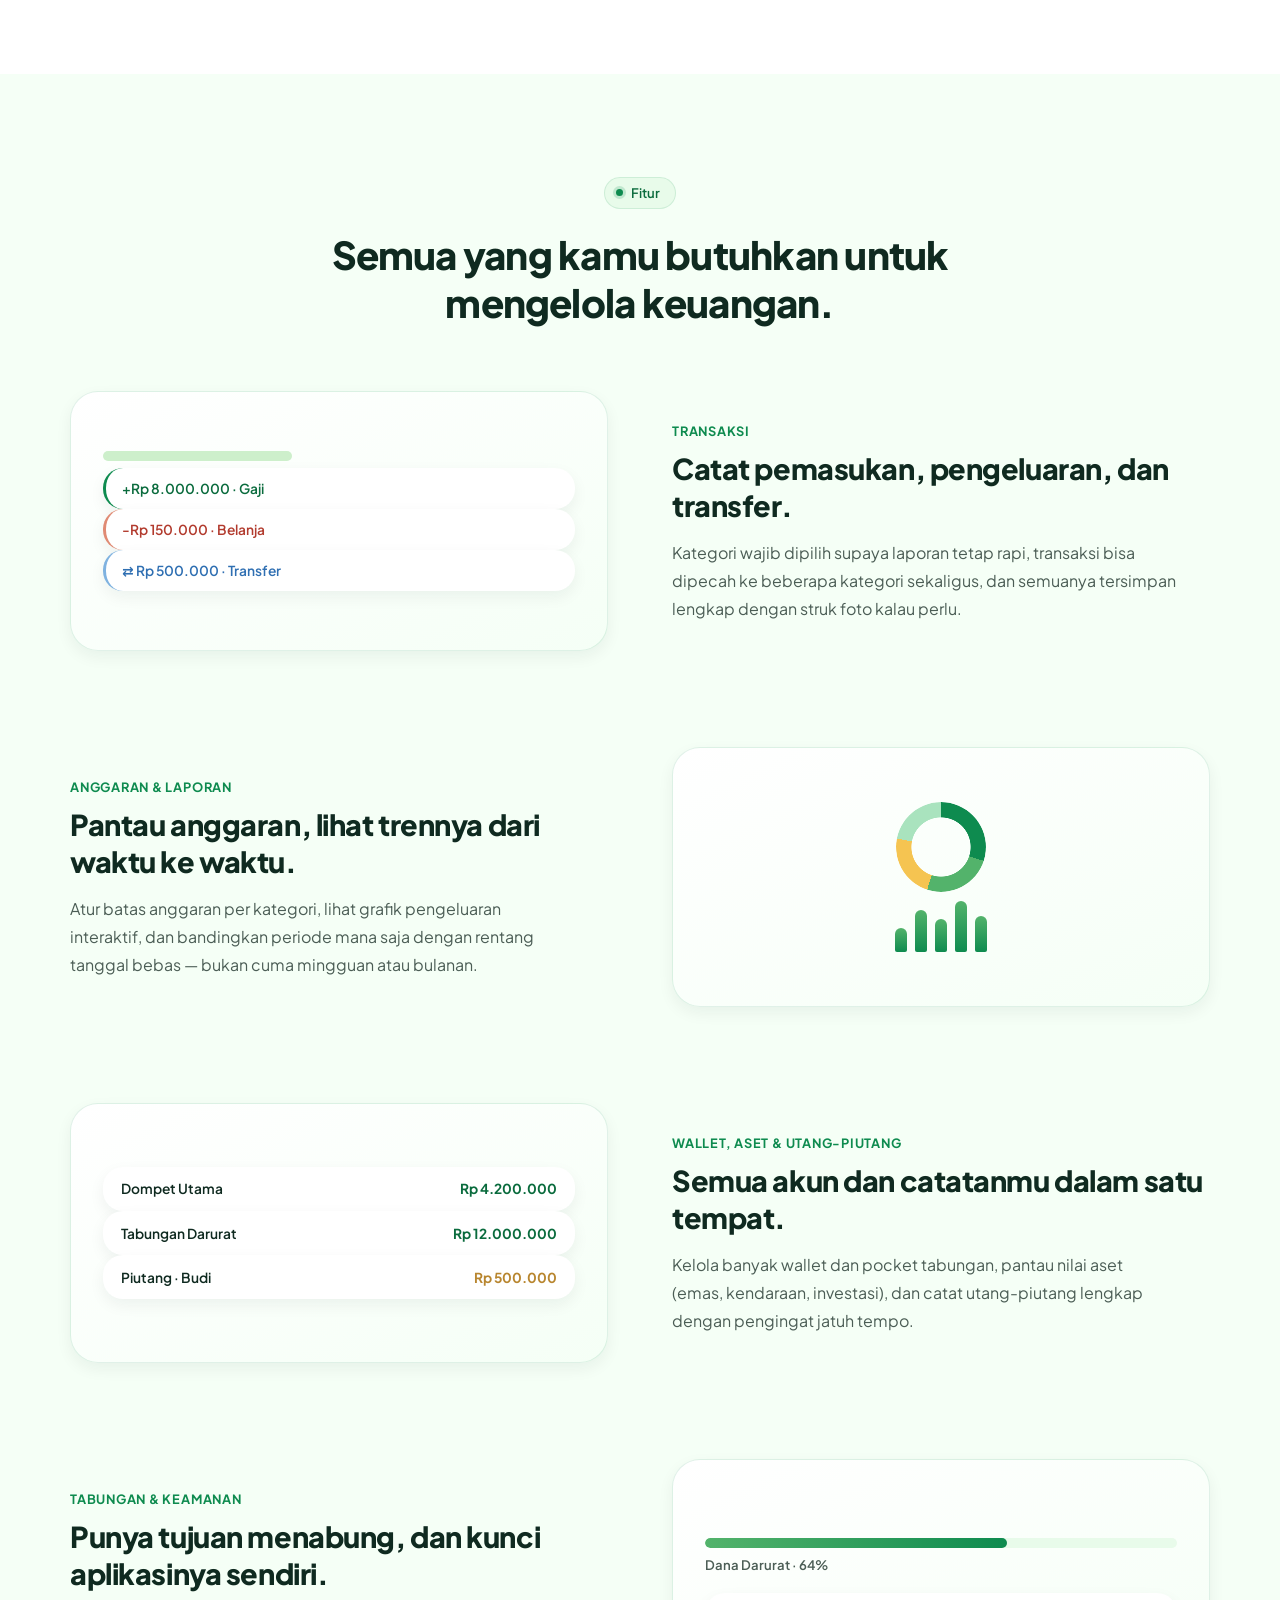
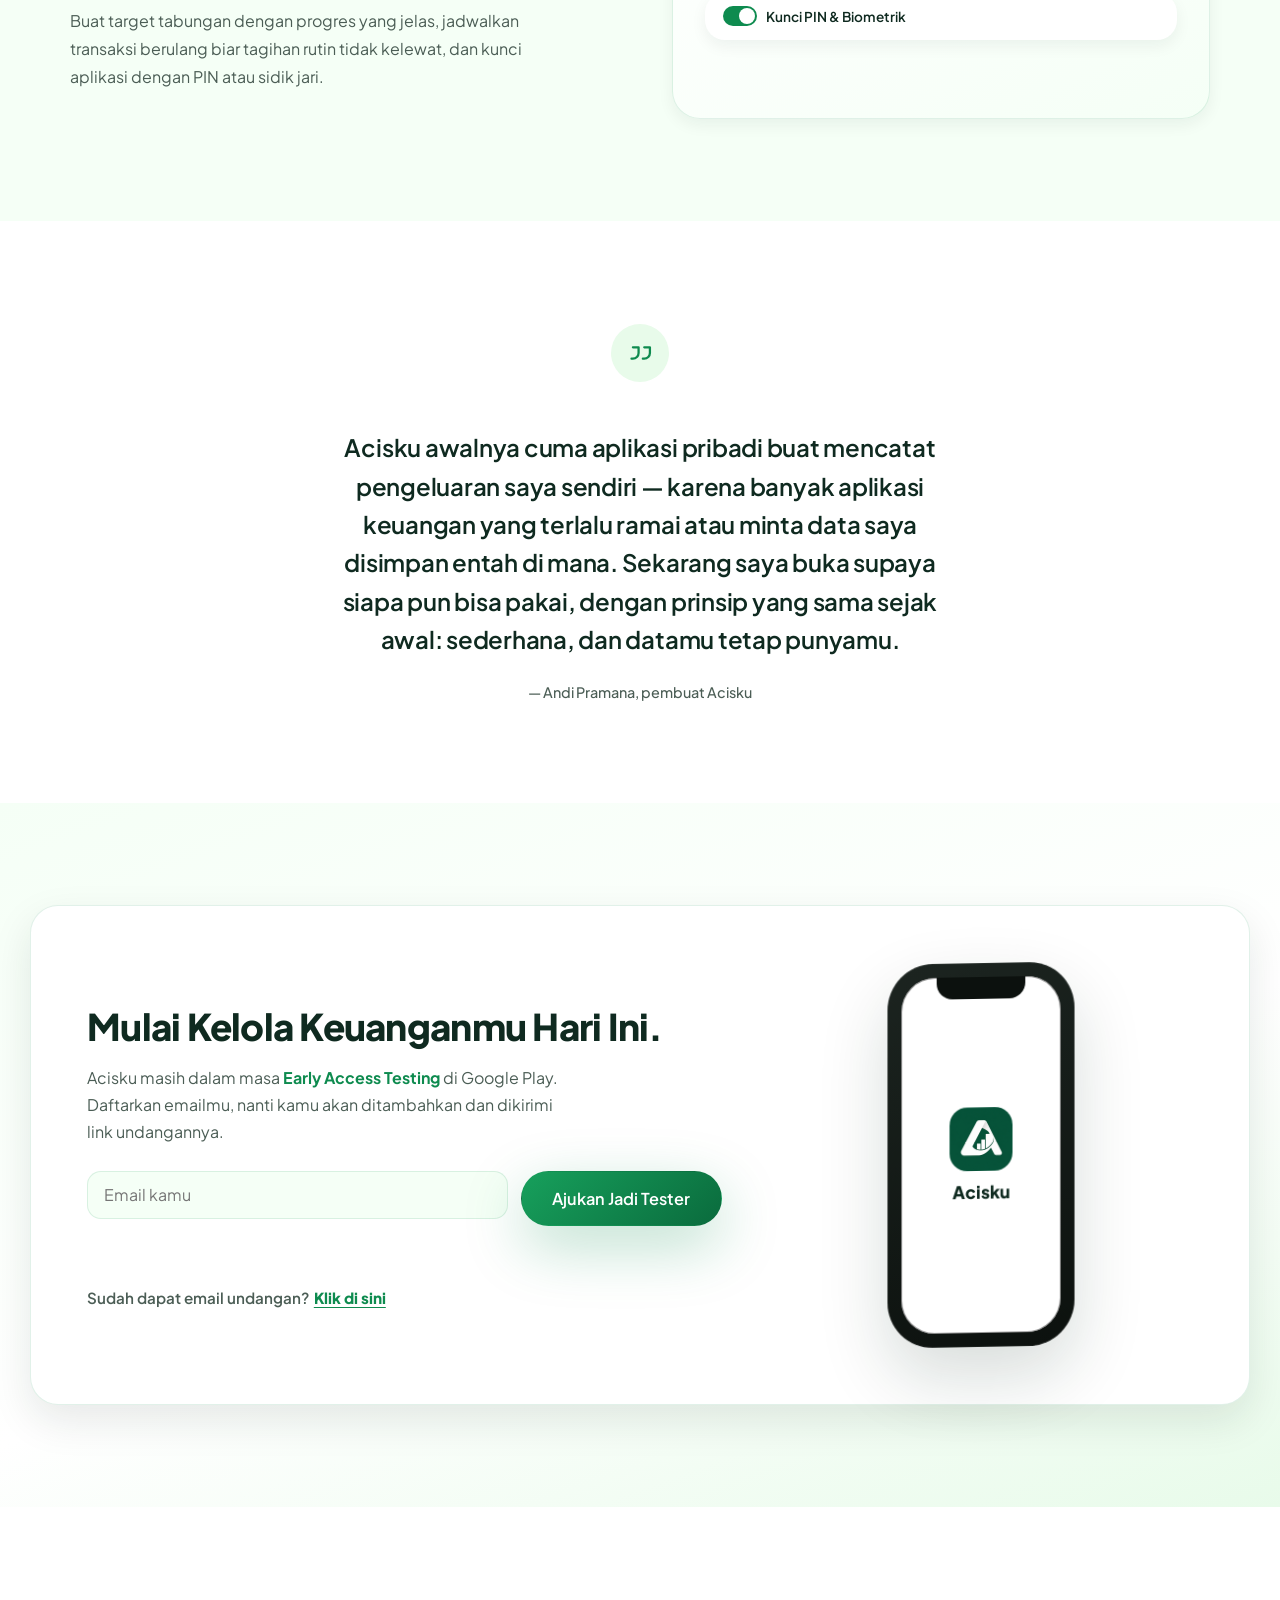
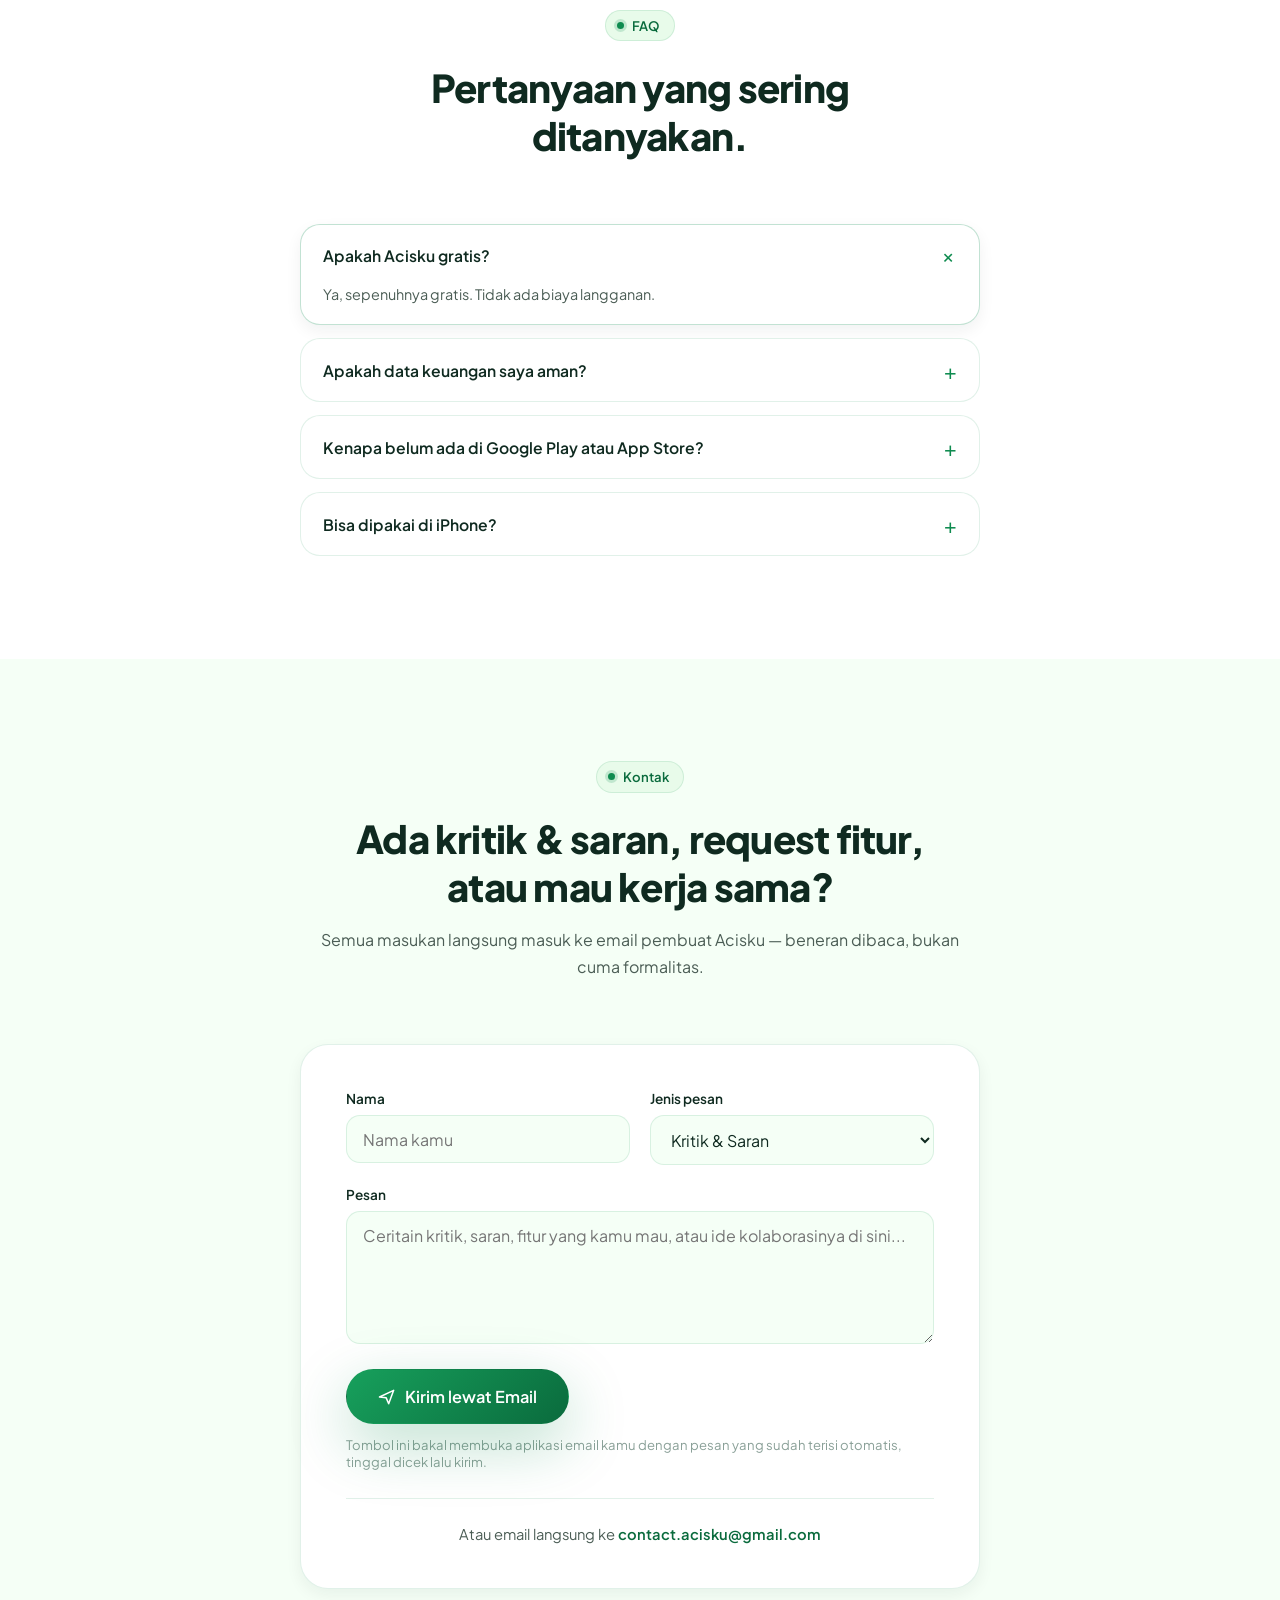
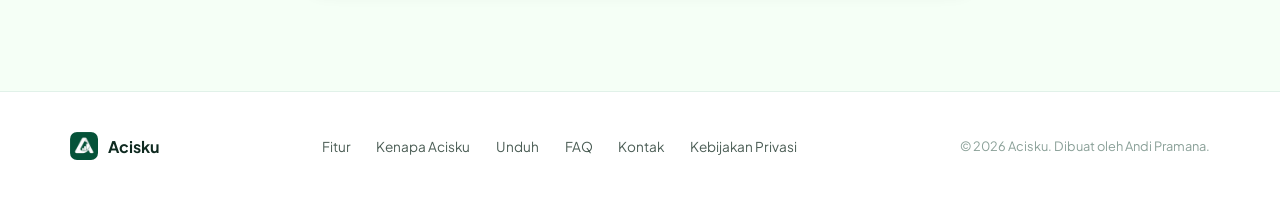
==== commit 25a2ce11: "Add inline email form to landing page, drop early-access page's back button Landing page's download " ====
--- a/index.html
+++ b/index.html
@@ -352,12 +352,20 @@
     <div class="container download__inner" data-reveal>
       <div class="download__copy" data-reveal-child>
         <h2>Mulai Kelola Keuanganmu Hari Ini.</h2>
-        <p>Acisku masih dalam masa <strong class="text-accent">Early Access Testing</strong> di Google Play. Ajukan diri jadi tester, nanti kamu akan ditambahkan dan dikirimi link undangannya.</p>
+        <p>Acisku masih dalam masa <strong class="text-accent">Early Access Testing</strong> di Google Play. Daftarkan emailmu, nanti kamu akan ditambahkan dan dikirimi link undangannya.</p>
+
+        <form class="tester-form" id="testerForm">
+          <div class="form-field">
+            <label for="testerEmail" class="sr-only">Email</label>
+            <input type="email" id="testerEmail" name="email" autocomplete="email" placeholder="Email kamu" required />
+          </div>
+          <button type="submit" class="btn btn--primary btn--lg btn--shimmer">
+            <span>Ajukan Jadi Tester</span>
+          </button>
+        </form>
+        <p class="tester-form__status" id="testerFormStatus" role="status" aria-live="polite"></p>
 
         <div class="download__actions">
-          <a href="early-access.html" class="btn btn--primary btn--lg btn--shimmer">
-            <span>Ajukan Jadi Tester</span>
-          </a>
           <button type="button" class="already-invited">
             Sudah dapat email undangan? <span class="already-invited__cta">Klik di sini</span>
           </button>
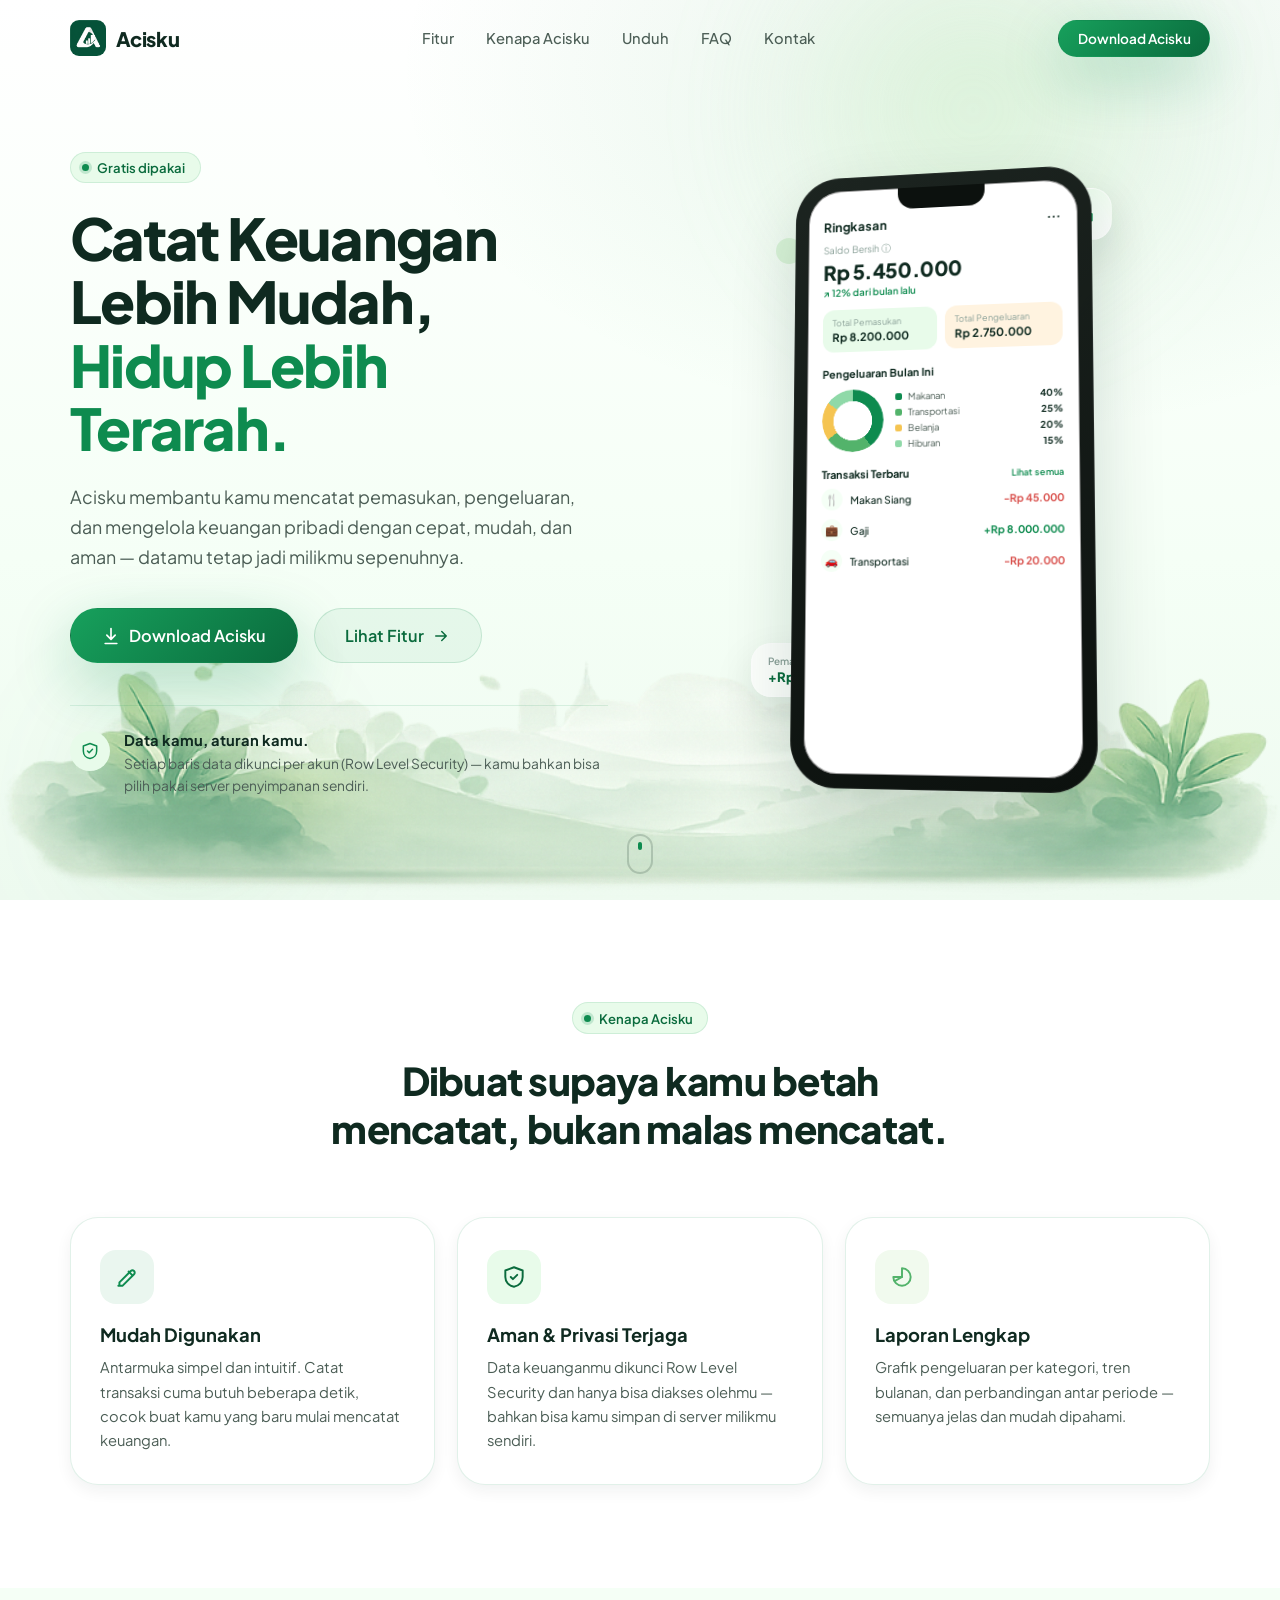
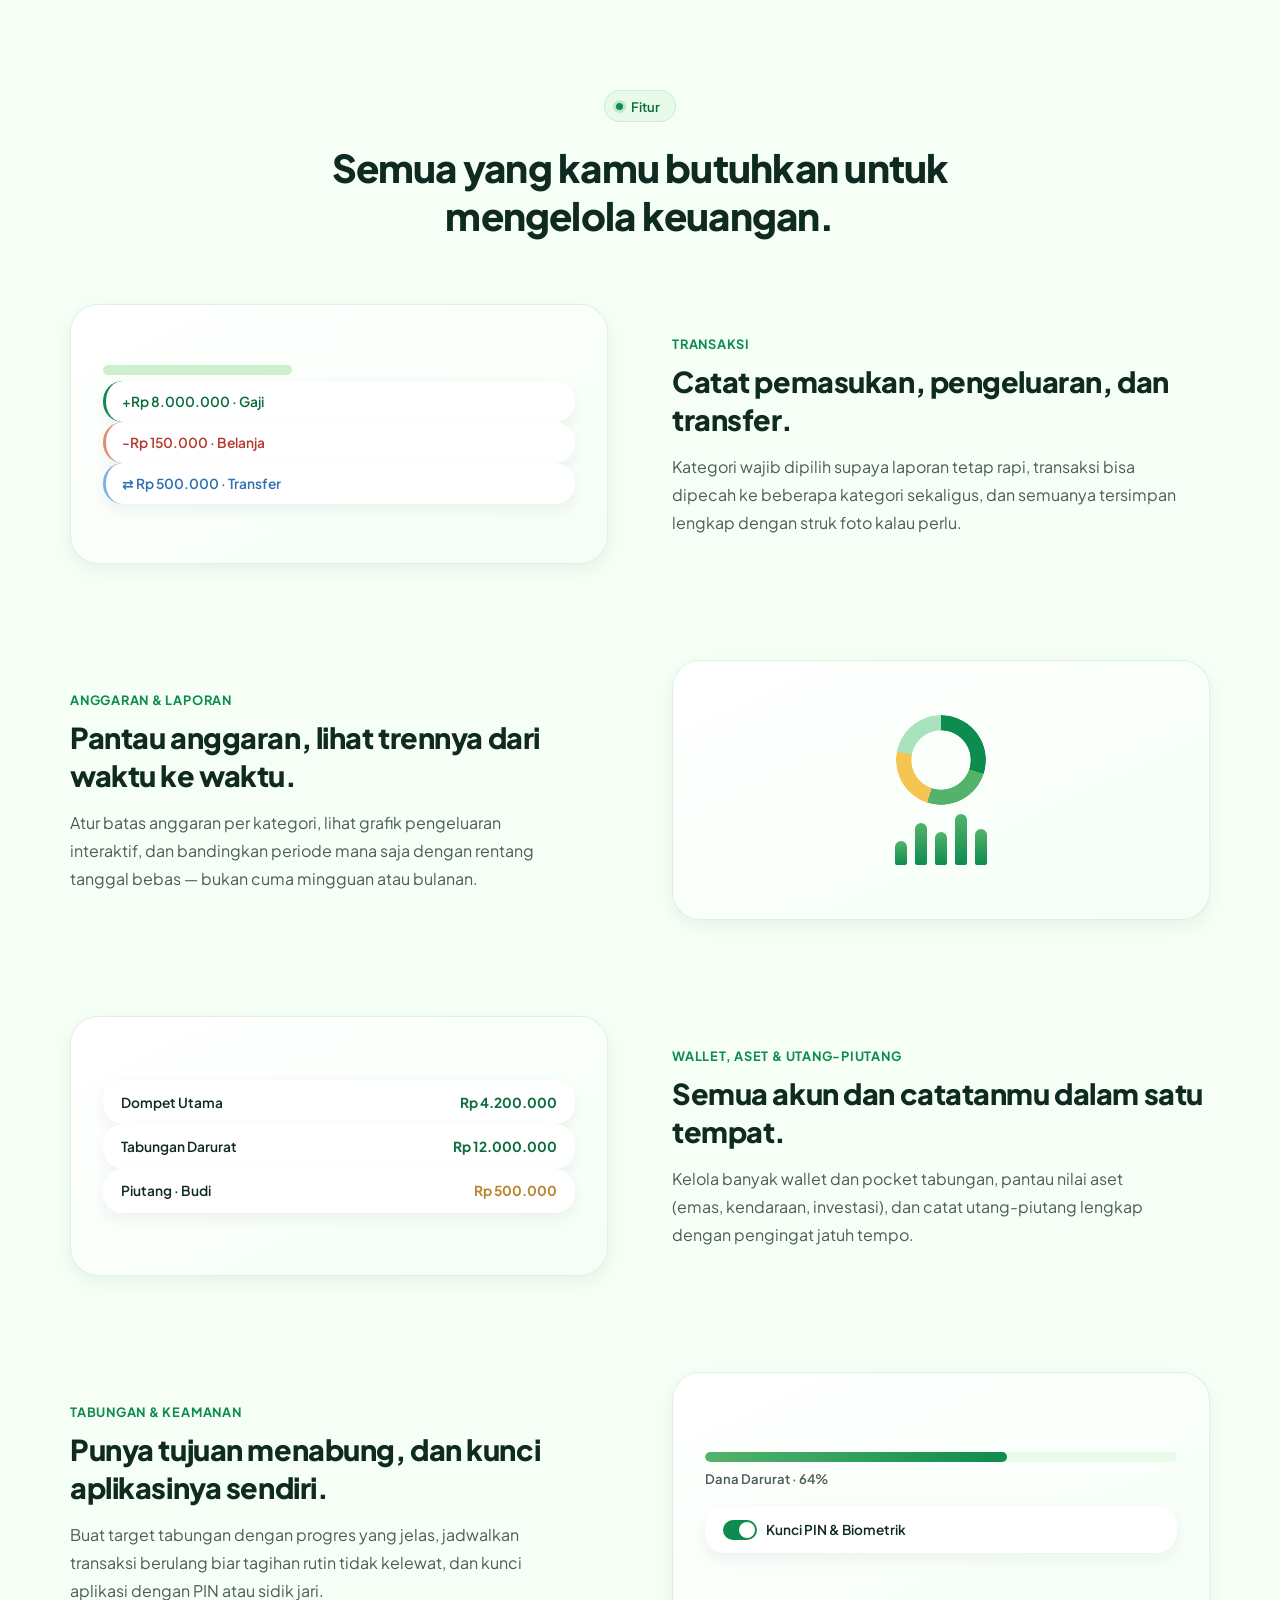
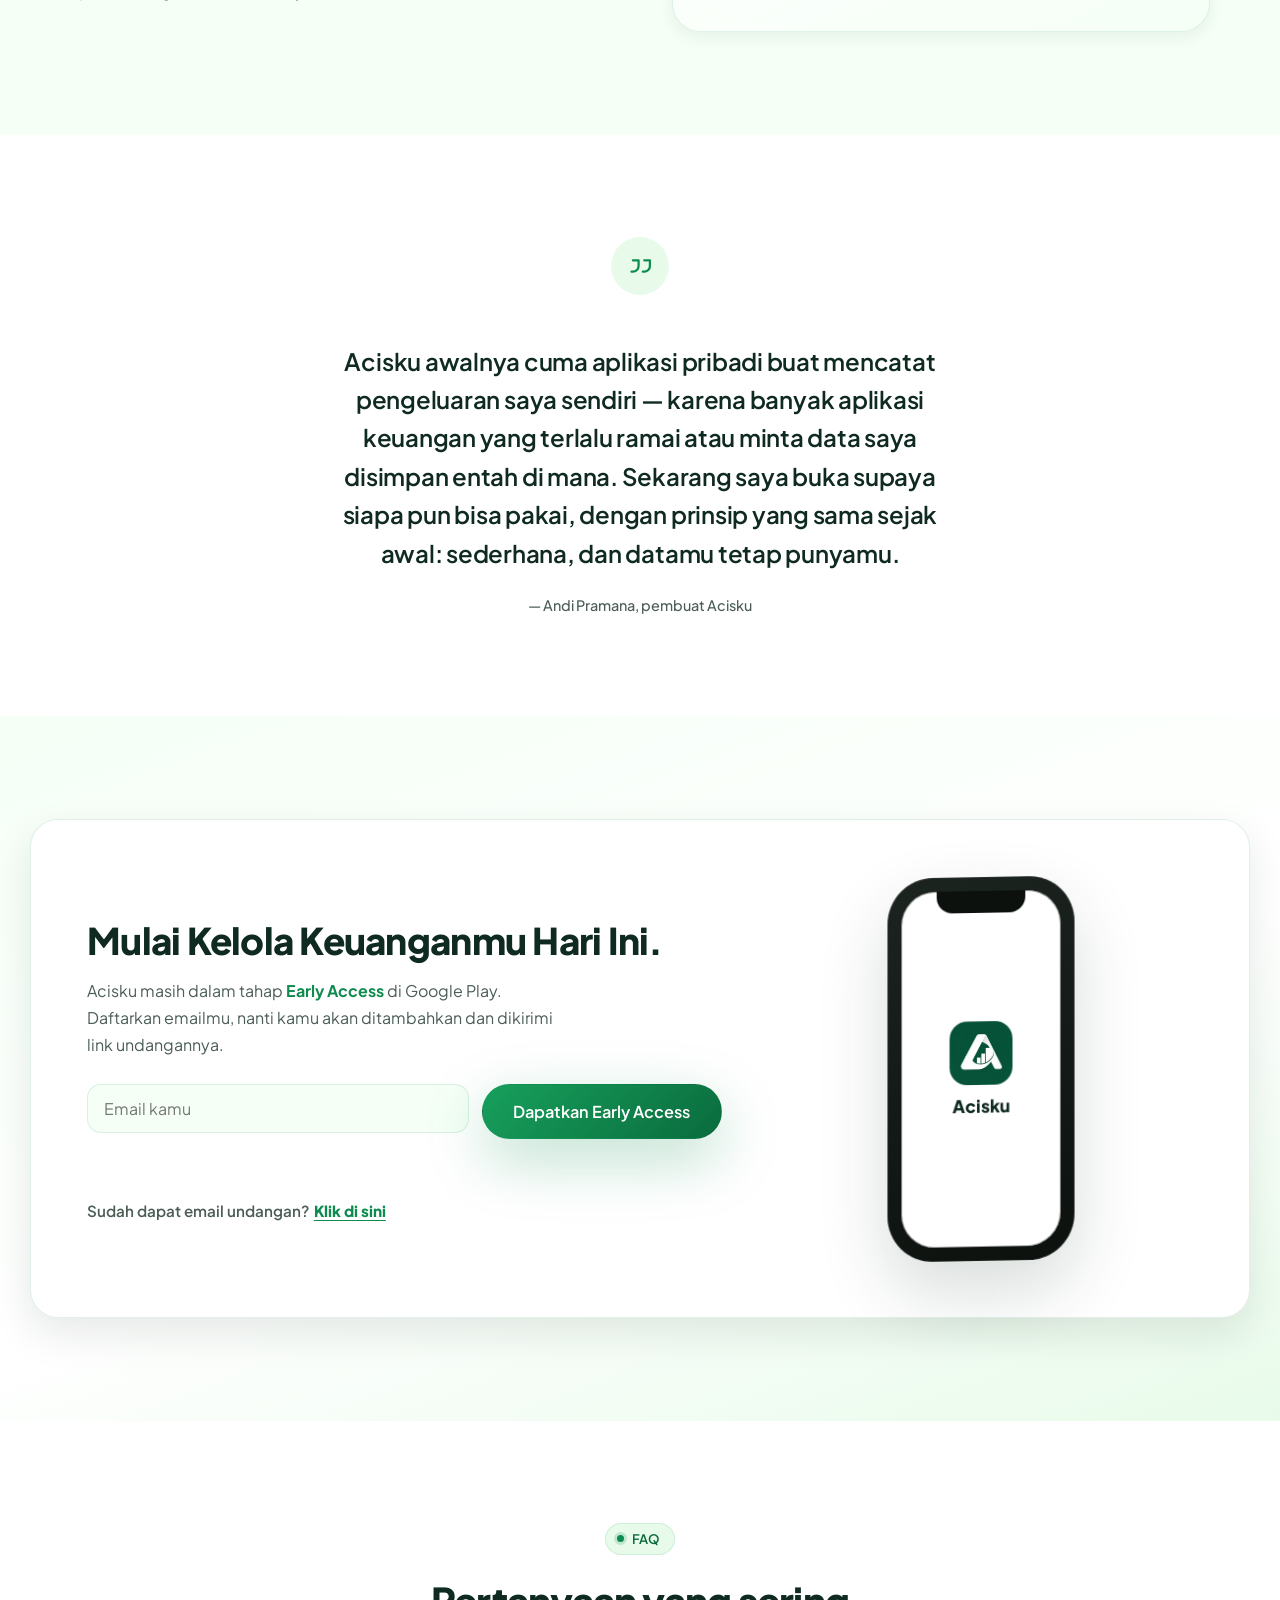
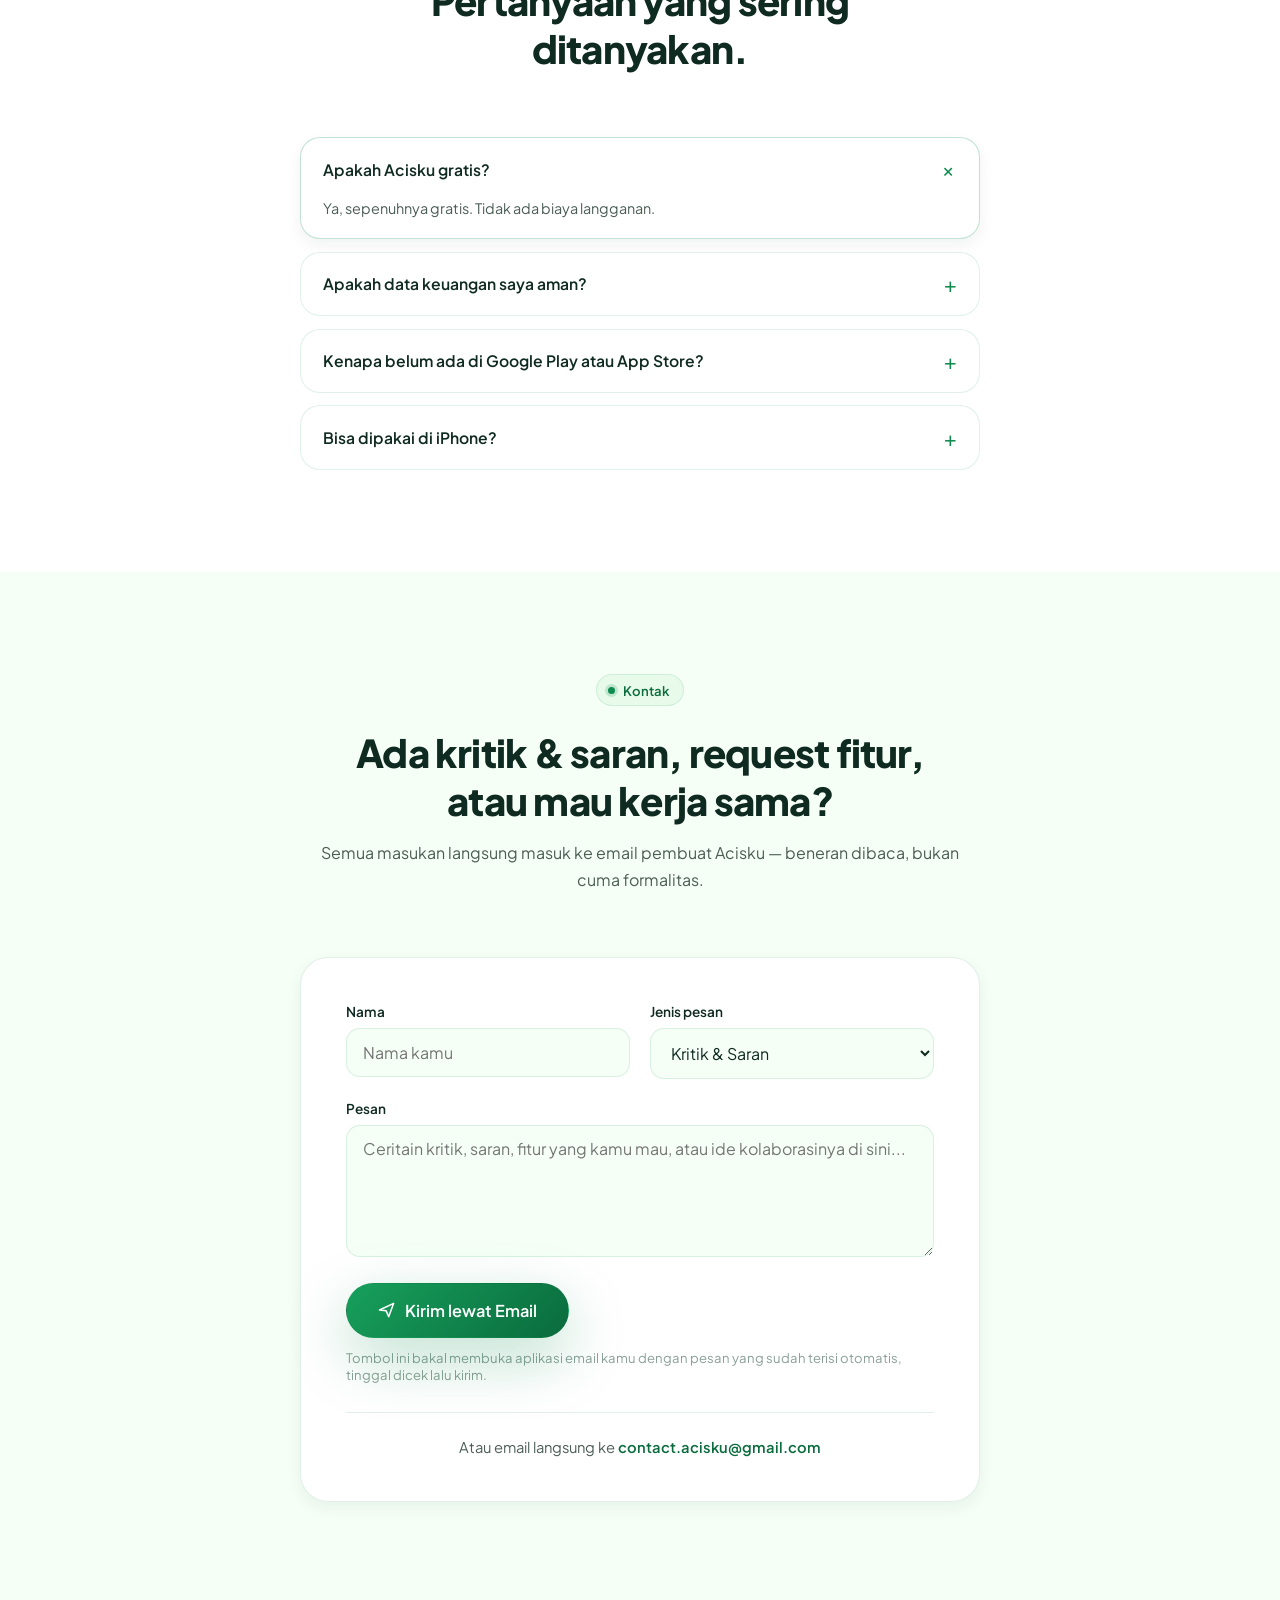
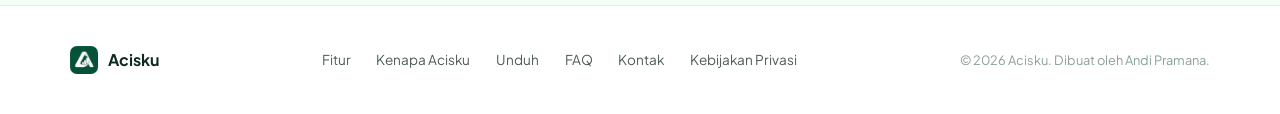
==== commit aa0a913e: "Replace user-facing "tester"/"testing" wording with "Early Access" Nobody wants to sign up to be a "" ====
--- a/index.html
+++ b/index.html
@@ -352,7 +352,7 @@
     <div class="container download__inner" data-reveal>
       <div class="download__copy" data-reveal-child>
         <h2>Mulai Kelola Keuanganmu Hari Ini.</h2>
-        <p>Acisku masih dalam masa <strong class="text-accent">Early Access Testing</strong> di Google Play. Daftarkan emailmu, nanti kamu akan ditambahkan dan dikirimi link undangannya.</p>
+        <p>Acisku masih dalam tahap <strong class="text-accent">Early Access</strong> di Google Play. Daftarkan emailmu, nanti kamu akan ditambahkan dan dikirimi link undangannya.</p>
 
         <form class="tester-form" id="testerForm">
           <div class="form-field">
@@ -360,7 +360,7 @@
             <input type="email" id="testerEmail" name="email" autocomplete="email" placeholder="Email kamu" required />
           </div>
           <button type="submit" class="btn btn--primary btn--lg btn--shimmer">
-            <span>Ajukan Jadi Tester</span>
+            <span>Dapatkan Early Access</span>
           </button>
         </form>
         <p class="tester-form__status" id="testerFormStatus" role="status" aria-live="polite"></p>
--- a/css/styles.css
+++ b/css/styles.css
@@ -269,8 +269,18 @@
 
 .hero {
   position: relative;
-  padding-top: clamp(7rem, 14vw, 10rem);
-  padding-bottom: clamp(4rem, 8vw, 6rem);
+  /* Fits the whole hero (text + phone) into one viewport at load, desktop
+     and mobile alike, instead of running past the fold — flex column's
+     default cross-axis stretch keeps .hero__grid full-width while
+     justify-content centers it vertically within the 100dvh box. Only
+     .hero__bg and .scroll-cue are position:absolute, so .hero__grid is
+     the sole flex item here. */
+  min-height: 100dvh;
+  display: flex;
+  flex-direction: column;
+  justify-content: center;
+  padding-top: clamp(4.5rem, 9vw, 6rem);
+  padding-bottom: clamp(2rem, 4vw, 3rem);
   overflow: hidden;
   isolation: isolate;
 }
@@ -313,6 +323,13 @@
 }
 @media (min-width: 980px) {
   .hero__grid { grid-template-columns: minmax(0, 1fr) minmax(0, 1fr); }
+  /* .phone-stage's own max-width:360px (≈730px tall at its 340/690 aspect
+     ratio) was the actual cause of desktop overflow, not .hero's own
+     height — min-height/flex-centering can't shrink content that's
+     already taller than the viewport. Scaling the cap off viewport
+     HEIGHT (not just width) keeps the phone (and so the whole hero)
+     fitting one screen on both short laptop windows and tall monitors. */
+  .hero__visual .phone-stage { max-width: clamp(220px, 34vh, 320px); }
 }
 
 .hero__copy, .hero__visual { min-width: 0; }
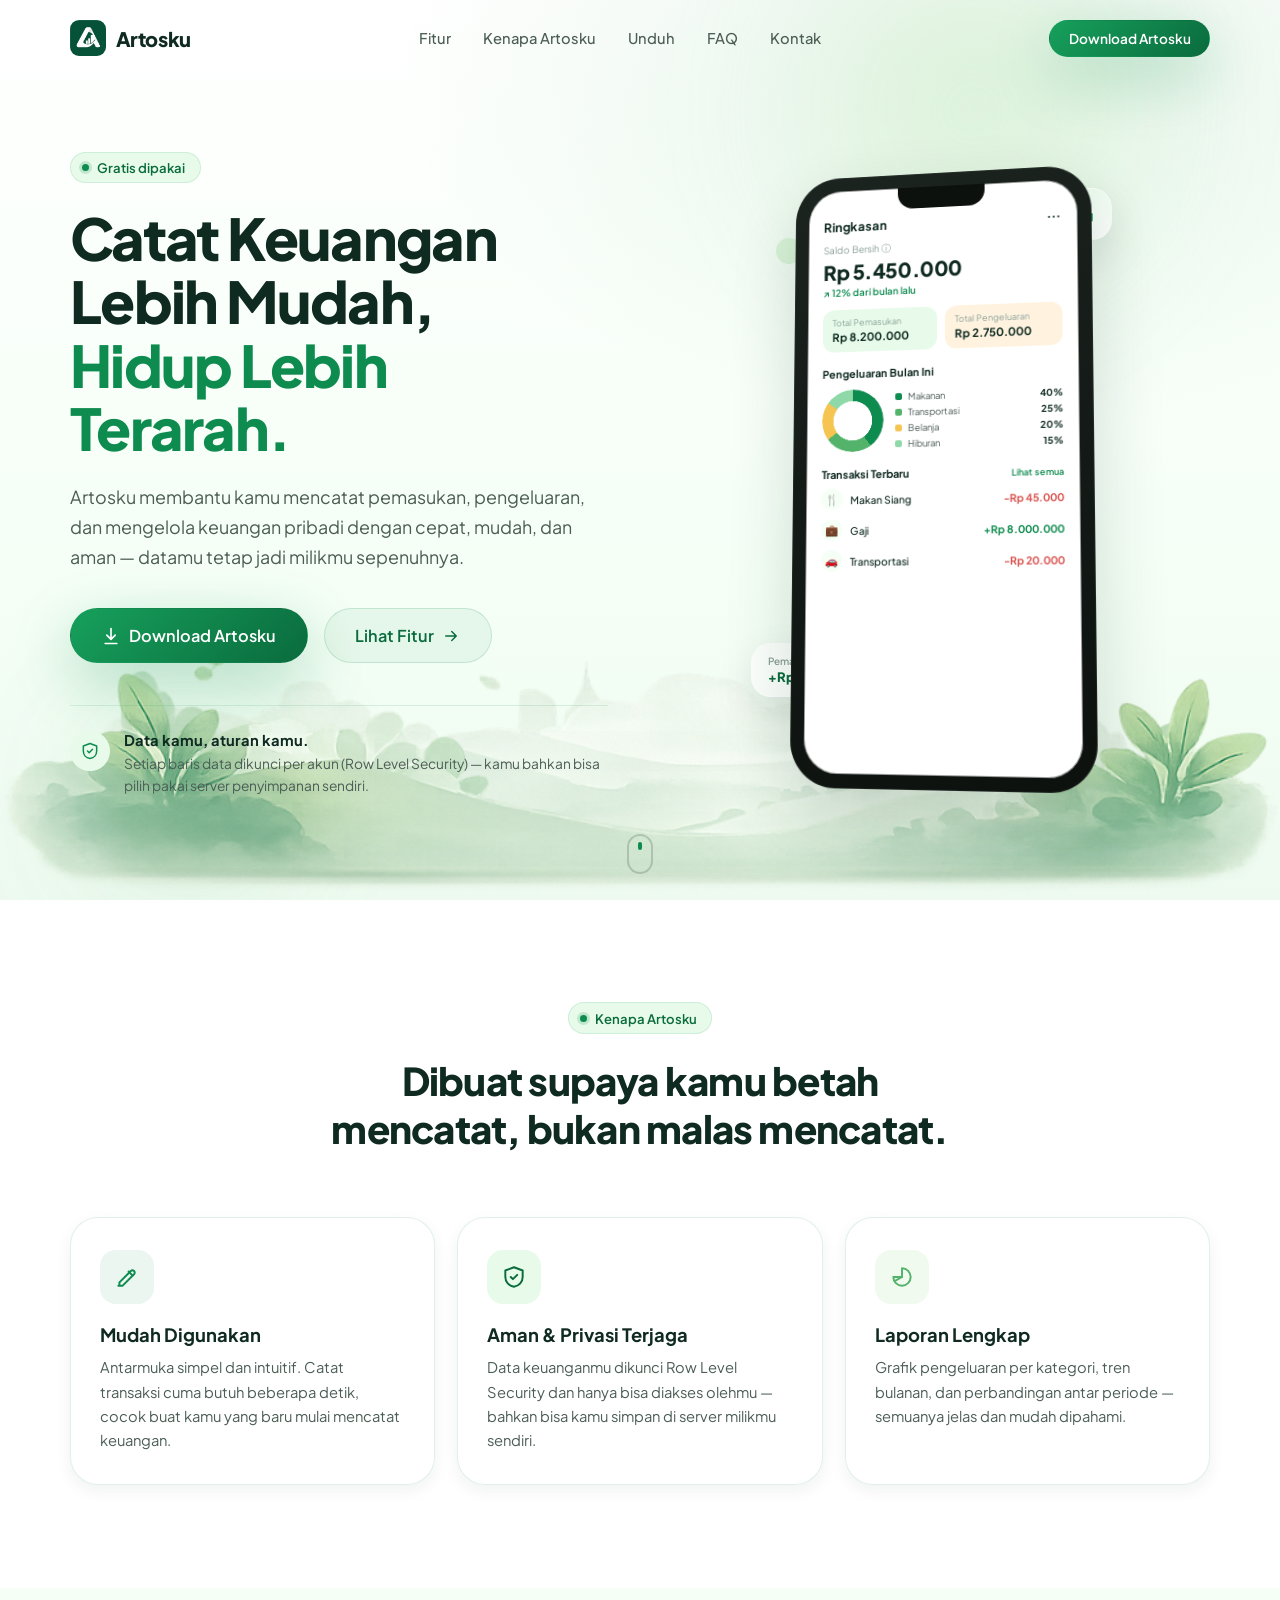
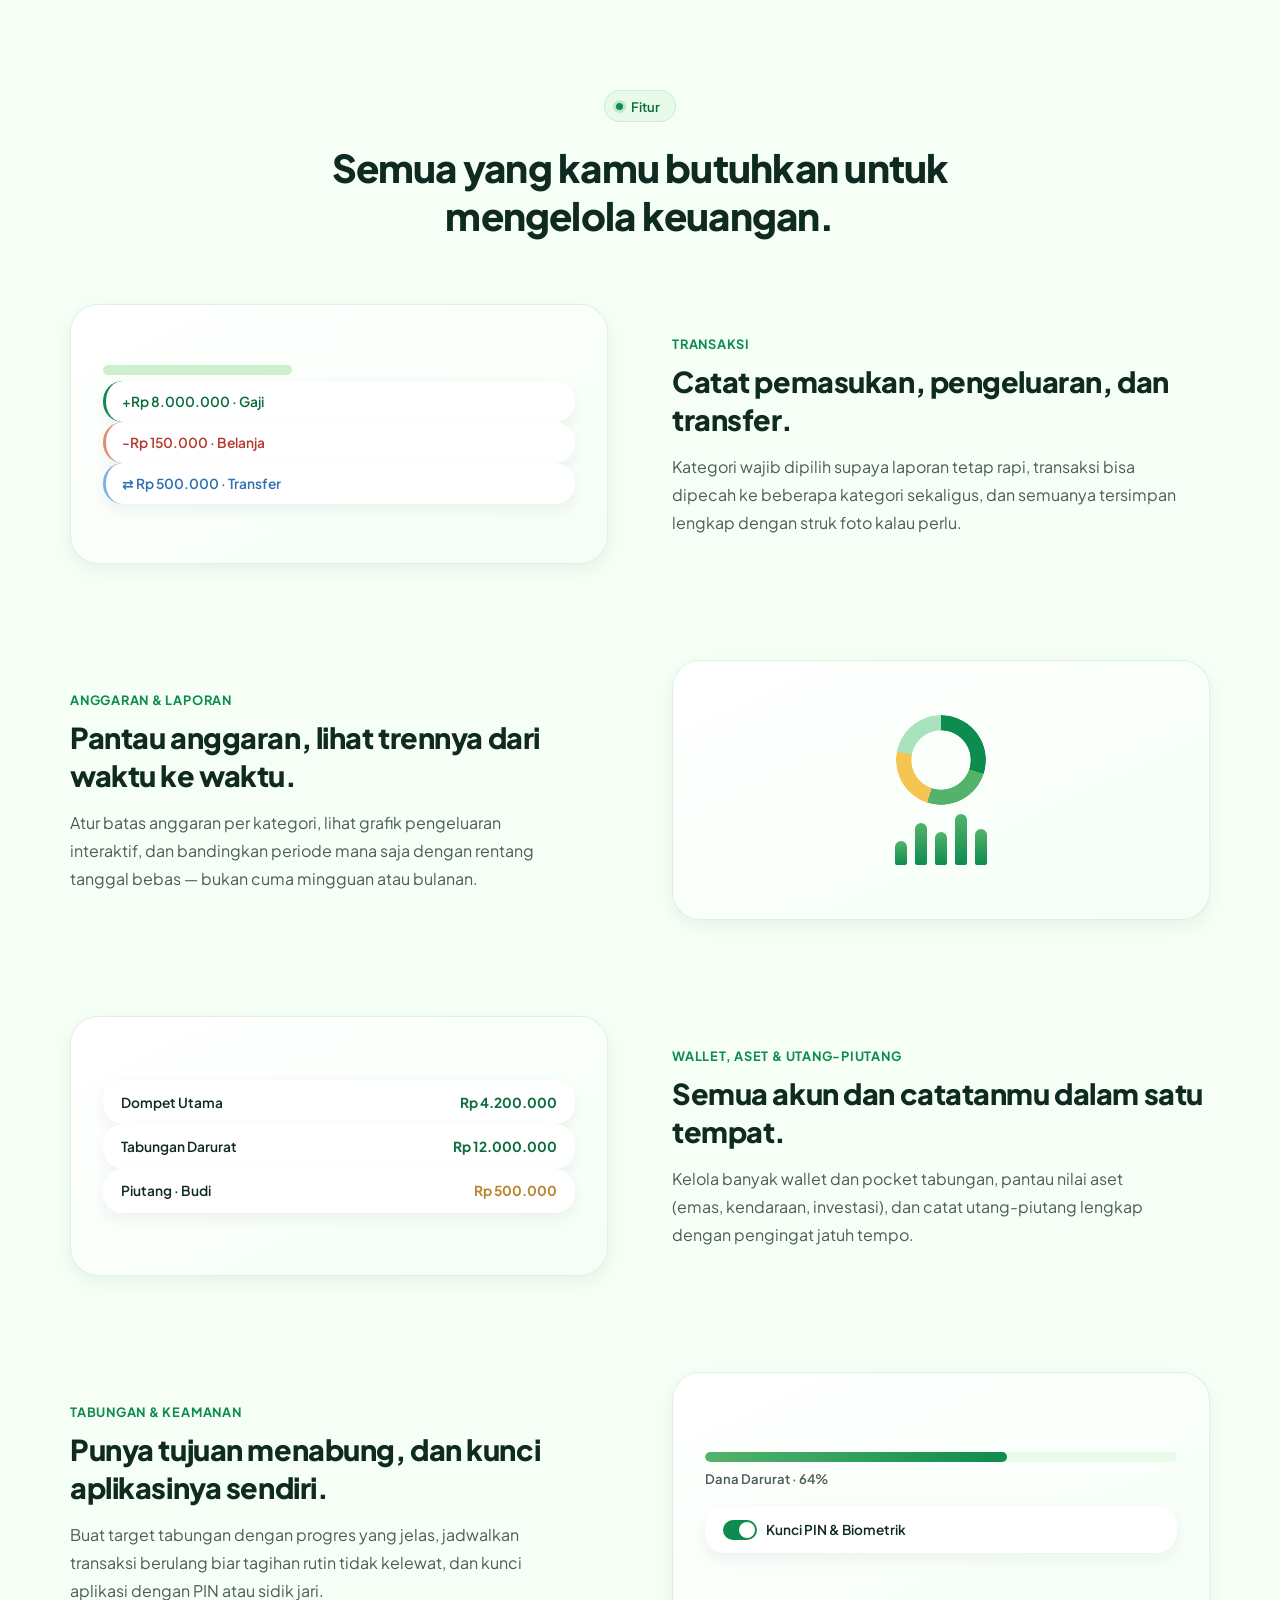
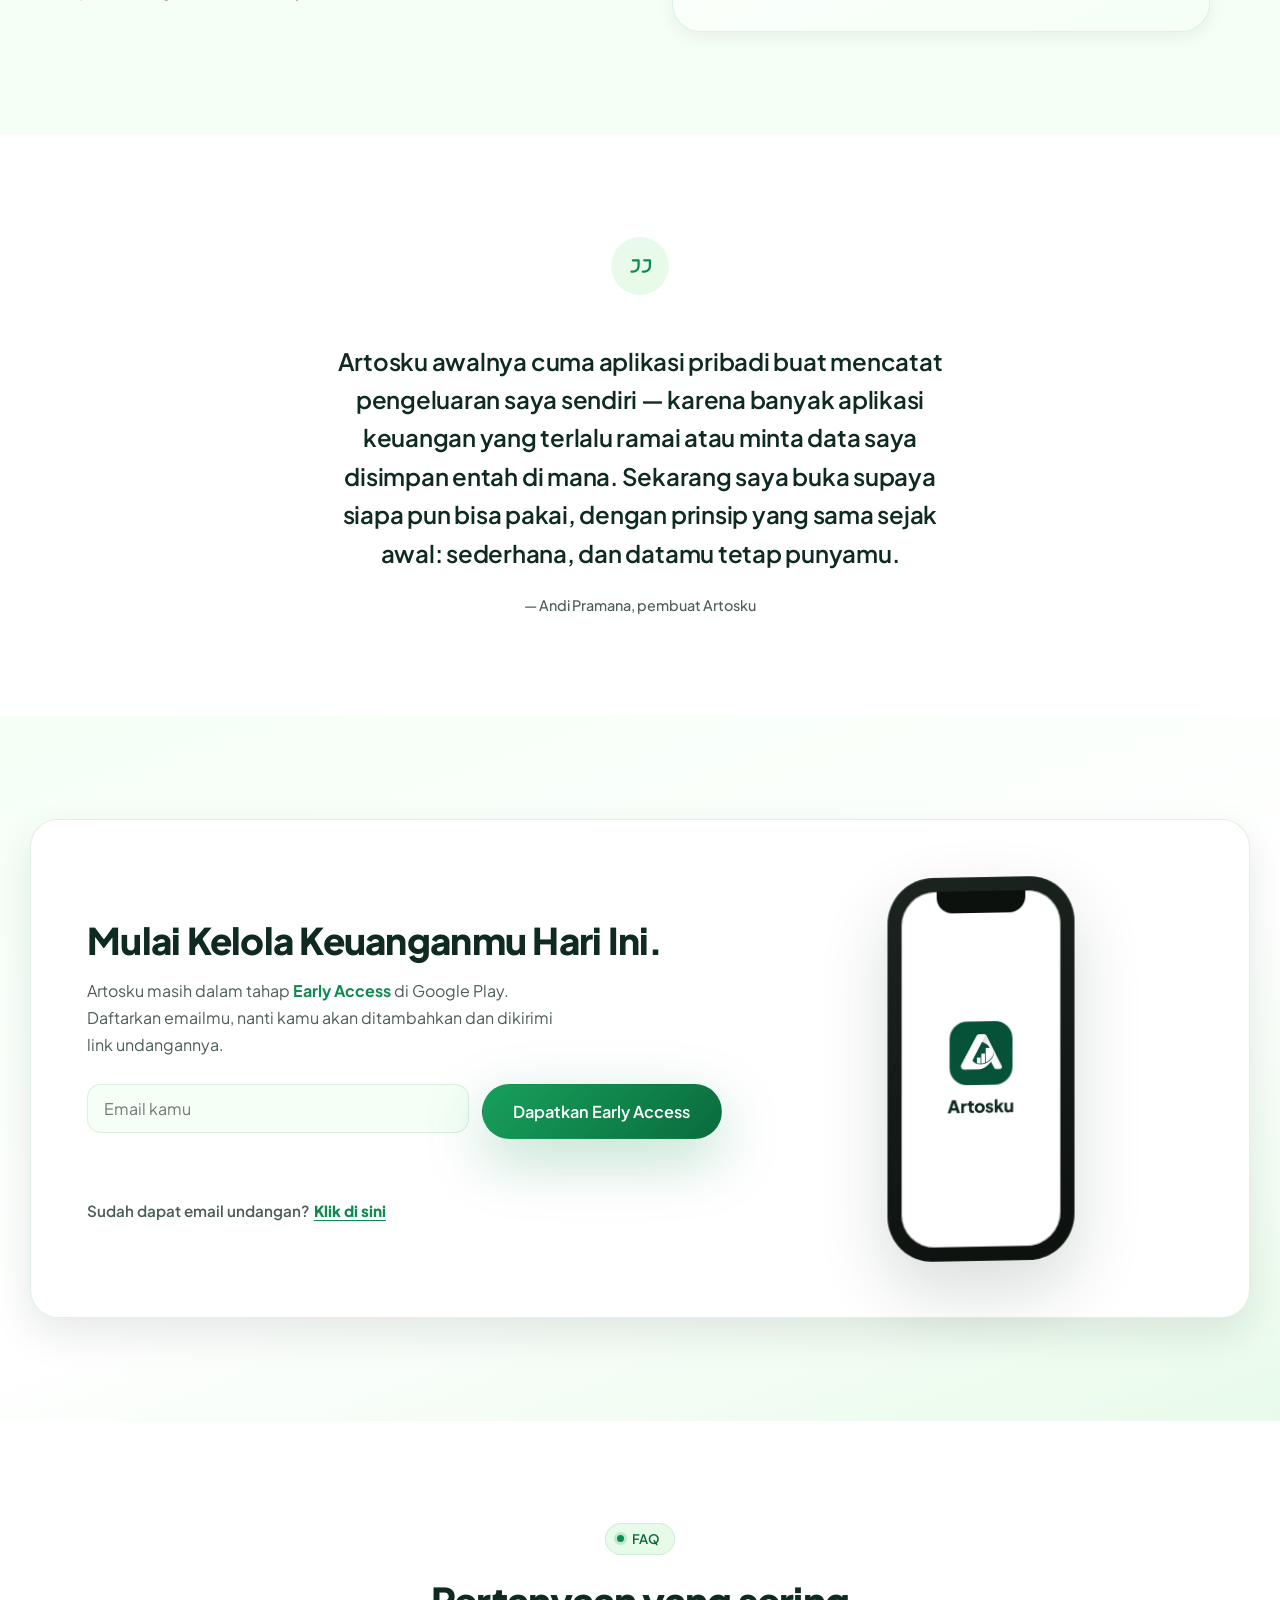
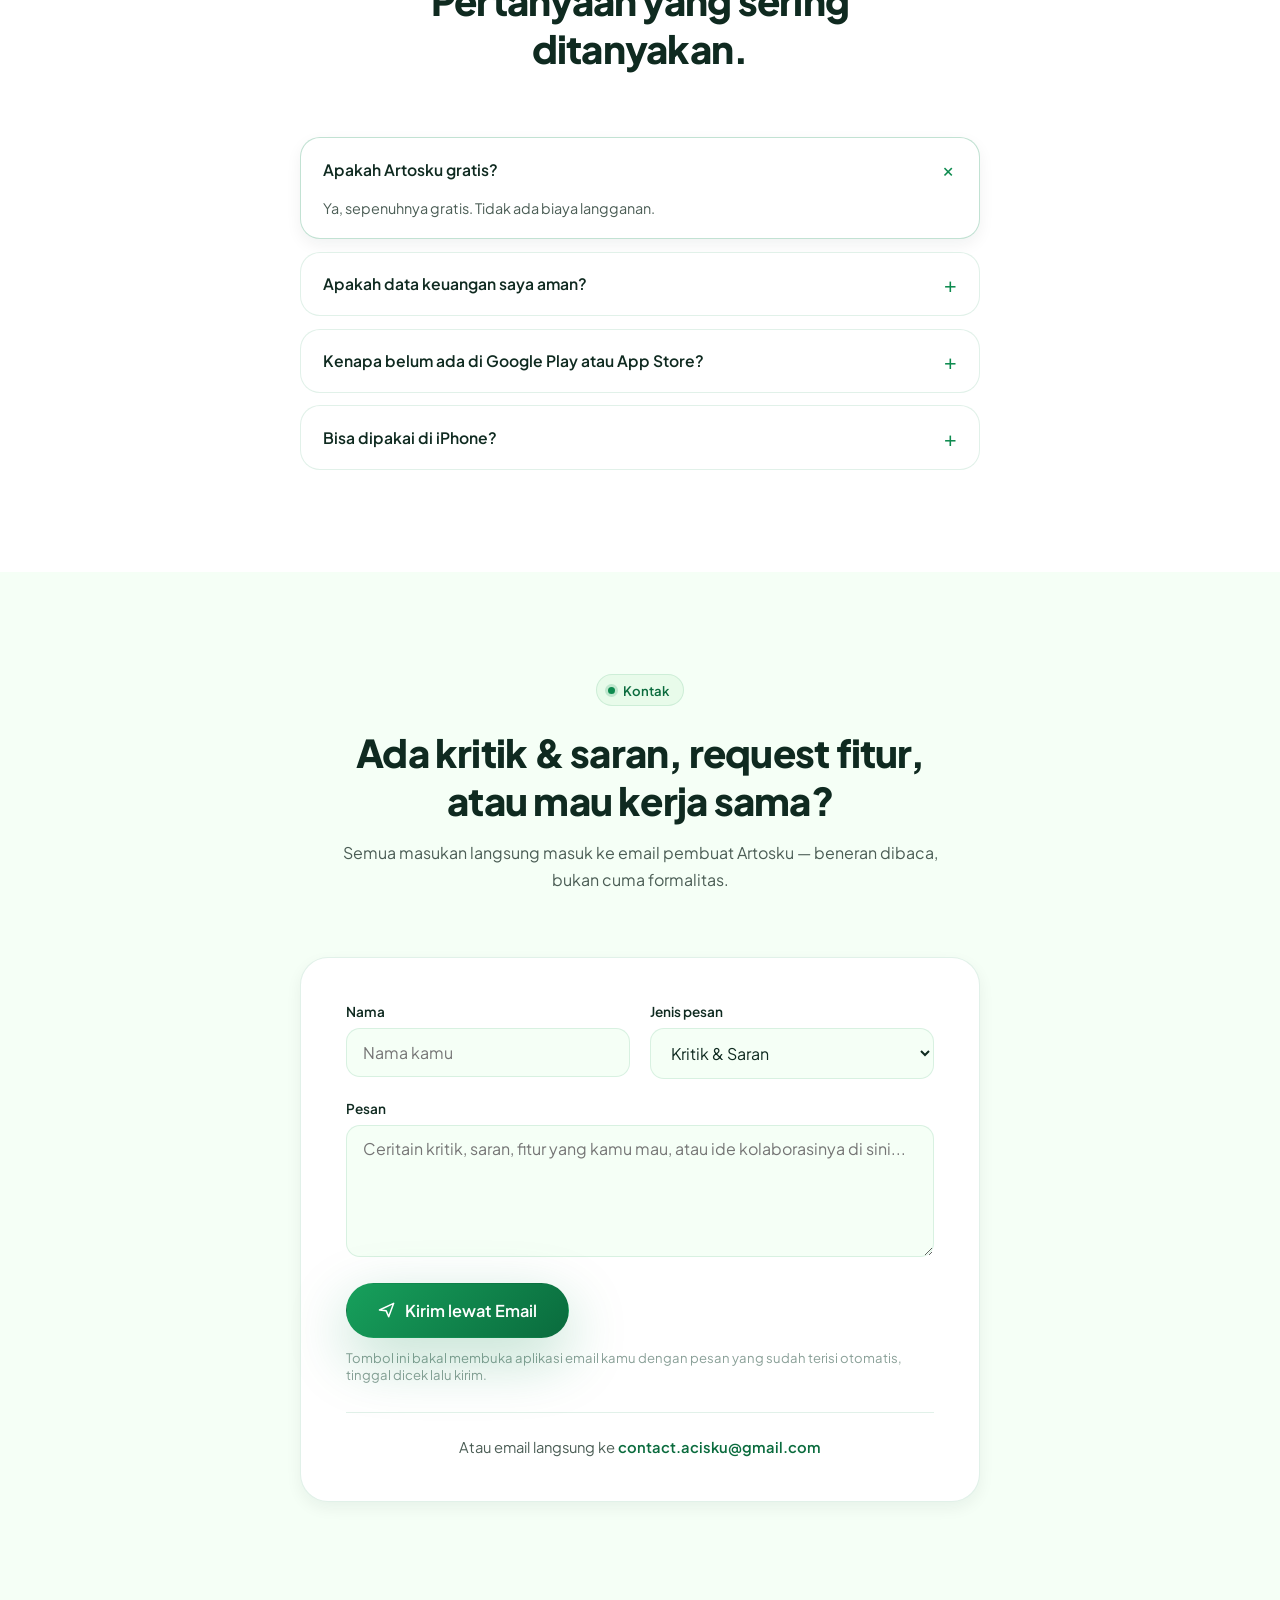
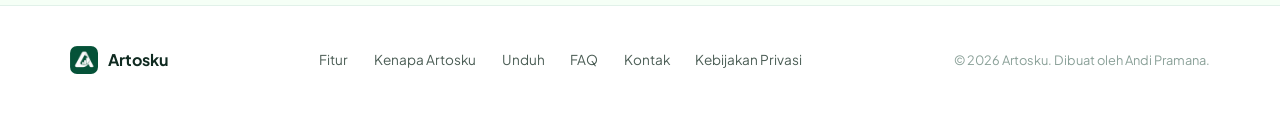
==== commit ab1c836c: "Rebrand display text from Acisku to Artosku Play Store already has an unrelated app named Acisku, so" ====
--- a/index.html
+++ b/index.html
@@ -3,17 +3,17 @@
 <head>
 <meta charset="UTF-8" />
 <meta name="viewport" content="width=device-width, initial-scale=1, viewport-fit=cover" />
-<title>Acisku — Catat Keuangan Lebih Mudah, Hidup Lebih Terarah</title>
-<meta name="description" content="Acisku membantu kamu mencatat pemasukan, pengeluaran, dan mengelola keuangan pribadi dengan cepat, mudah, dan aman. Data kamu, aturan kamu." />
+<title>Artosku — Catat Keuangan Lebih Mudah, Hidup Lebih Terarah</title>
+<meta name="description" content="Artosku membantu kamu mencatat pemasukan, pengeluaran, dan mengelola keuangan pribadi dengan cepat, mudah, dan aman. Data kamu, aturan kamu." />
 <meta name="theme-color" content="#0E8B4F" />
 
 <meta property="og:type" content="website" />
-<meta property="og:title" content="Acisku — Catat Keuangan Lebih Mudah, Hidup Lebih Terarah" />
-<meta property="og:description" content="Acisku membantu kamu mencatat pemasukan, pengeluaran, dan mengelola keuangan pribadi dengan cepat, mudah, dan aman." />
+<meta property="og:title" content="Artosku — Catat Keuangan Lebih Mudah, Hidup Lebih Terarah" />
+<meta property="og:description" content="Artosku membantu kamu mencatat pemasukan, pengeluaran, dan mengelola keuangan pribadi dengan cepat, mudah, dan aman." />
 <meta property="og:image" content="assets/og-cover.png" />
 <meta name="twitter:card" content="summary_large_image" />
-<meta name="twitter:title" content="Acisku — Catat Keuangan Lebih Mudah, Hidup Lebih Terarah" />
-<meta name="twitter:description" content="Acisku membantu kamu mencatat pemasukan, pengeluaran, dan mengelola keuangan pribadi dengan cepat, mudah, dan aman." />
+<meta name="twitter:title" content="Artosku — Catat Keuangan Lebih Mudah, Hidup Lebih Terarah" />
+<meta name="twitter:description" content="Artosku membantu kamu mencatat pemasukan, pengeluaran, dan mengelola keuangan pribadi dengan cepat, mudah, dan aman." />
 
 <link rel="icon" href="assets/logo-mark.png" type="image/png" />
 <link rel="apple-touch-icon" href="assets/logo-mark.png" />
@@ -28,7 +28,7 @@
 {
   "@context": "https://schema.org",
   "@type": "MobileApplication",
-  "name": "Acisku",
+  "name": "Artosku",
   "operatingSystem": "ANDROID",
   "applicationCategory": "FinanceApplication",
   "description": "Aplikasi pencatatan keuangan pribadi — pemasukan, pengeluaran, anggaran, dan laporan.",
@@ -46,12 +46,12 @@
   <div class="container navbar__inner">
     <a href="#top" class="brand">
       <img src="assets/logo-mark.png" alt="" width="36" height="36" class="brand__mark" />
-      <span class="brand__word">Acisku</span>
+      <span class="brand__word">Artosku</span>
     </a>
 
     <nav class="nav-links" aria-label="Navigasi utama">
       <a href="#fitur">Fitur</a>
-      <a href="#kenapa">Kenapa Acisku</a>
+      <a href="#kenapa">Kenapa Artosku</a>
       <a href="#unduh">Unduh</a>
       <a href="#faq">FAQ</a>
       <a href="#kontak">Kontak</a>
@@ -59,7 +59,7 @@
 
     <div class="navbar__actions">
       <a href="#unduh" class="btn btn--primary btn--sm">
-        <span>Download Acisku</span>
+        <span>Download Artosku</span>
       </a>
       <button class="menu-toggle" id="menuToggle" aria-label="Buka menu" aria-expanded="false" aria-controls="mobileMenu">
         <span></span><span></span><span></span>
@@ -71,11 +71,11 @@
 <div class="mobile-menu" id="mobileMenu">
   <nav aria-label="Navigasi mobile">
     <a href="#fitur">Fitur</a>
-    <a href="#kenapa">Kenapa Acisku</a>
+    <a href="#kenapa">Kenapa Artosku</a>
     <a href="#unduh">Unduh</a>
     <a href="#faq">FAQ</a>
     <a href="#kontak">Kontak</a>
-    <a href="#unduh" class="btn btn--primary">Download Acisku</a>
+    <a href="#unduh" class="btn btn--primary">Download Artosku</a>
   </nav>
 </div>
 
@@ -103,7 +103,7 @@
           <span class="text-accent">Hidup Lebih Terarah.</span>
         </h1>
         <p class="hero__desc" data-reveal-child>
-          Acisku membantu kamu mencatat pemasukan, pengeluaran, dan mengelola
+          Artosku membantu kamu mencatat pemasukan, pengeluaran, dan mengelola
           keuangan pribadi dengan cepat, mudah, dan aman &mdash; datamu tetap
           jadi milikmu sepenuhnya.
         </p>
@@ -111,7 +111,7 @@
         <div class="hero__cta" data-reveal-child>
           <a href="#unduh" class="btn btn--primary btn--lg btn--shimmer">
             <svg class="icon" width="20" height="20" viewBox="0 0 24 24" fill="none"><path d="M12 3v13m0 0-5-5m5 5 5-5M5 21h14" stroke="currentColor" stroke-width="2" stroke-linecap="round" stroke-linejoin="round"/></svg>
-            <span>Download Acisku</span>
+            <span>Download Artosku</span>
           </a>
           <a href="#fitur" class="btn btn--ghost btn--lg">
             <span>Lihat Fitur</span>
@@ -220,7 +220,7 @@
   <section class="section" id="kenapa">
     <div class="container">
       <div class="section__head" data-reveal>
-        <p class="eyebrow eyebrow--center"><span class="eyebrow__dot"></span> Kenapa Acisku</p>
+        <p class="eyebrow eyebrow--center"><span class="eyebrow__dot"></span> Kenapa Artosku</p>
         <h2 class="section__title">Dibuat supaya kamu betah mencatat, bukan malas mencatat.</h2>
       </div>
 
@@ -336,12 +336,12 @@
           <svg width="34" height="34" viewBox="0 0 24 24" fill="none"><path d="M7 8h4v4c0 2.2-1.8 4-4 4H6" stroke="currentColor" stroke-width="1.6" stroke-linecap="round" stroke-linejoin="round"/><path d="M15 8h4v4c0 2.2-1.8 4-4 4h-1" stroke="currentColor" stroke-width="1.6" stroke-linecap="round" stroke-linejoin="round"/></svg>
         </div>
         <blockquote data-reveal-child>
-          Acisku awalnya cuma aplikasi pribadi buat mencatat pengeluaran saya sendiri &mdash;
+          Artosku awalnya cuma aplikasi pribadi buat mencatat pengeluaran saya sendiri &mdash;
           karena banyak aplikasi keuangan yang terlalu ramai atau minta data saya disimpan
           entah di mana. Sekarang saya buka supaya siapa pun bisa pakai, dengan prinsip yang
           sama sejak awal: sederhana, dan datamu tetap punyamu.
         </blockquote>
-        <p class="founder-note__by" data-reveal-child>&mdash; Andi Pramana, pembuat Acisku</p>
+        <p class="founder-note__by" data-reveal-child>&mdash; Andi Pramana, pembuat Artosku</p>
       </div>
     </div>
   </section>
@@ -352,7 +352,7 @@
     <div class="container download__inner" data-reveal>
       <div class="download__copy" data-reveal-child>
         <h2>Mulai Kelola Keuanganmu Hari Ini.</h2>
-        <p>Acisku masih dalam tahap <strong class="text-accent">Early Access</strong> di Google Play. Daftarkan emailmu, nanti kamu akan ditambahkan dan dikirimi link undangannya.</p>
+        <p>Artosku masih dalam tahap <strong class="text-accent">Early Access</strong> di Google Play. Daftarkan emailmu, nanti kamu akan ditambahkan dan dikirimi link undangannya.</p>
 
         <form class="tester-form" id="testerForm">
           <div class="form-field">
@@ -370,7 +370,7 @@
             Sudah dapat email undangan? <span class="already-invited__cta">Klik di sini</span>
           </button>
           <a href="https://play.google.com/store/apps/details?id=com.andipramana.acisku" target="_blank" rel="noopener" class="download__badge" hidden>
-            <img src="assets/google-play-badge.svg" alt="Buka Acisku di Google Play" width="200" height="60" />
+            <img src="assets/google-play-badge.svg" alt="Buka Artosku di Google Play" width="200" height="60" />
           </a>
         </div>
       </div>
@@ -380,7 +380,7 @@
           <div class="phone__notch"></div>
           <div class="phone__screen phone__screen--simple">
             <img src="assets/logo-mark.png" width="64" height="64" alt="" />
-            <p>Acisku</p>
+            <p>Artosku</p>
           </div>
         </div>
       </div>
@@ -397,20 +397,20 @@
 
       <div class="faq-list" data-reveal>
         <details class="faq-item" data-reveal-child open>
-          <summary>Apakah Acisku gratis?</summary>
+          <summary>Apakah Artosku gratis?</summary>
           <div class="faq-item__body">Ya, sepenuhnya gratis. Tidak ada biaya langganan.</div>
         </details>
         <details class="faq-item" data-reveal-child>
           <summary>Apakah data keuangan saya aman?</summary>
-          <div class="faq-item__body">Setiap baris data dilindungi Row Level Security, jadi hanya akun kamu yang bisa membacanya. Kamu juga bisa memilih menyimpan data di server Supabase milikmu sendiri, bukan cuma server bawaan Acisku.</div>
+          <div class="faq-item__body">Setiap baris data dilindungi Row Level Security, jadi hanya akun kamu yang bisa membacanya. Kamu juga bisa memilih menyimpan data di server Supabase milikmu sendiri, bukan cuma server bawaan Artosku.</div>
         </details>
         <details class="faq-item" data-reveal-child>
           <summary>Kenapa belum ada di Google Play atau App Store?</summary>
-          <div class="faq-item__body">Acisku sedang dalam proses pengajuan ke Google Play. Untuk saat ini, install langsung lewat file APK di halaman ini — begitu sudah tersedia di Play Store, tautannya akan diperbarui di sini.</div>
+          <div class="faq-item__body">Artosku sedang dalam proses pengajuan ke Google Play. Untuk saat ini, install langsung lewat file APK di halaman ini — begitu sudah tersedia di Play Store, tautannya akan diperbarui di sini.</div>
         </details>
         <details class="faq-item" data-reveal-child>
           <summary>Bisa dipakai di iPhone?</summary>
-          <div class="faq-item__body">Untuk saat ini Acisku baru tersedia untuk Android. Dukungan iOS masih dalam pertimbangan.</div>
+          <div class="faq-item__body">Untuk saat ini Artosku baru tersedia untuk Android. Dukungan iOS masih dalam pertimbangan.</div>
         </details>
       </div>
     </div>
@@ -422,7 +422,7 @@
       <div class="section__head" data-reveal>
         <p class="eyebrow eyebrow--center"><span class="eyebrow__dot"></span> Kontak</p>
         <h2 class="section__title">Ada kritik &amp; saran, request fitur, atau mau kerja sama?</h2>
-        <p class="section__desc">Semua masukan langsung masuk ke email pembuat Acisku &mdash; beneran dibaca, bukan cuma formalitas.</p>
+        <p class="section__desc">Semua masukan langsung masuk ke email pembuat Artosku &mdash; beneran dibaca, bukan cuma formalitas.</p>
       </div>
 
       <div class="contact-card" data-reveal>
@@ -471,17 +471,17 @@
   <div class="container footer__inner">
     <a href="#top" class="brand brand--footer">
       <img src="assets/logo-mark.png" alt="" width="28" height="28" />
-      <span>Acisku</span>
+      <span>Artosku</span>
     </a>
     <nav class="footer__links" aria-label="Navigasi footer">
       <a href="#fitur">Fitur</a>
-      <a href="#kenapa">Kenapa Acisku</a>
+      <a href="#kenapa">Kenapa Artosku</a>
       <a href="#unduh">Unduh</a>
       <a href="#faq">FAQ</a>
       <a href="#kontak">Kontak</a>
       <a href="privacy.html">Kebijakan Privasi</a>
     </nav>
-    <p class="footer__copy">&copy; <span id="year"></span> Acisku. Dibuat oleh Andi Pramana.</p>
+    <p class="footer__copy">&copy; <span id="year"></span> Artosku. Dibuat oleh Andi Pramana.</p>
   </div>
 </footer>
 
--- a/css/styles.css
+++ b/css/styles.css
@@ -1,5 +1,5 @@
 /* ==========================================================================
-   Acisku landing page — design tokens
+   Artosku landing page — design tokens
    ========================================================================== */
 
 :root {
@@ -591,7 +591,7 @@
 [data-reveal].is-visible [data-reveal-child]:nth-child(4) { transition-delay: 0.32s; }
 
 /* ==========================================================================
-   Cards — Kenapa Acisku
+   Cards — Kenapa Artosku
    ========================================================================== */
 
 .cards-3 { display: grid; grid-template-columns: minmax(0, 1fr); gap: 1.4rem; }
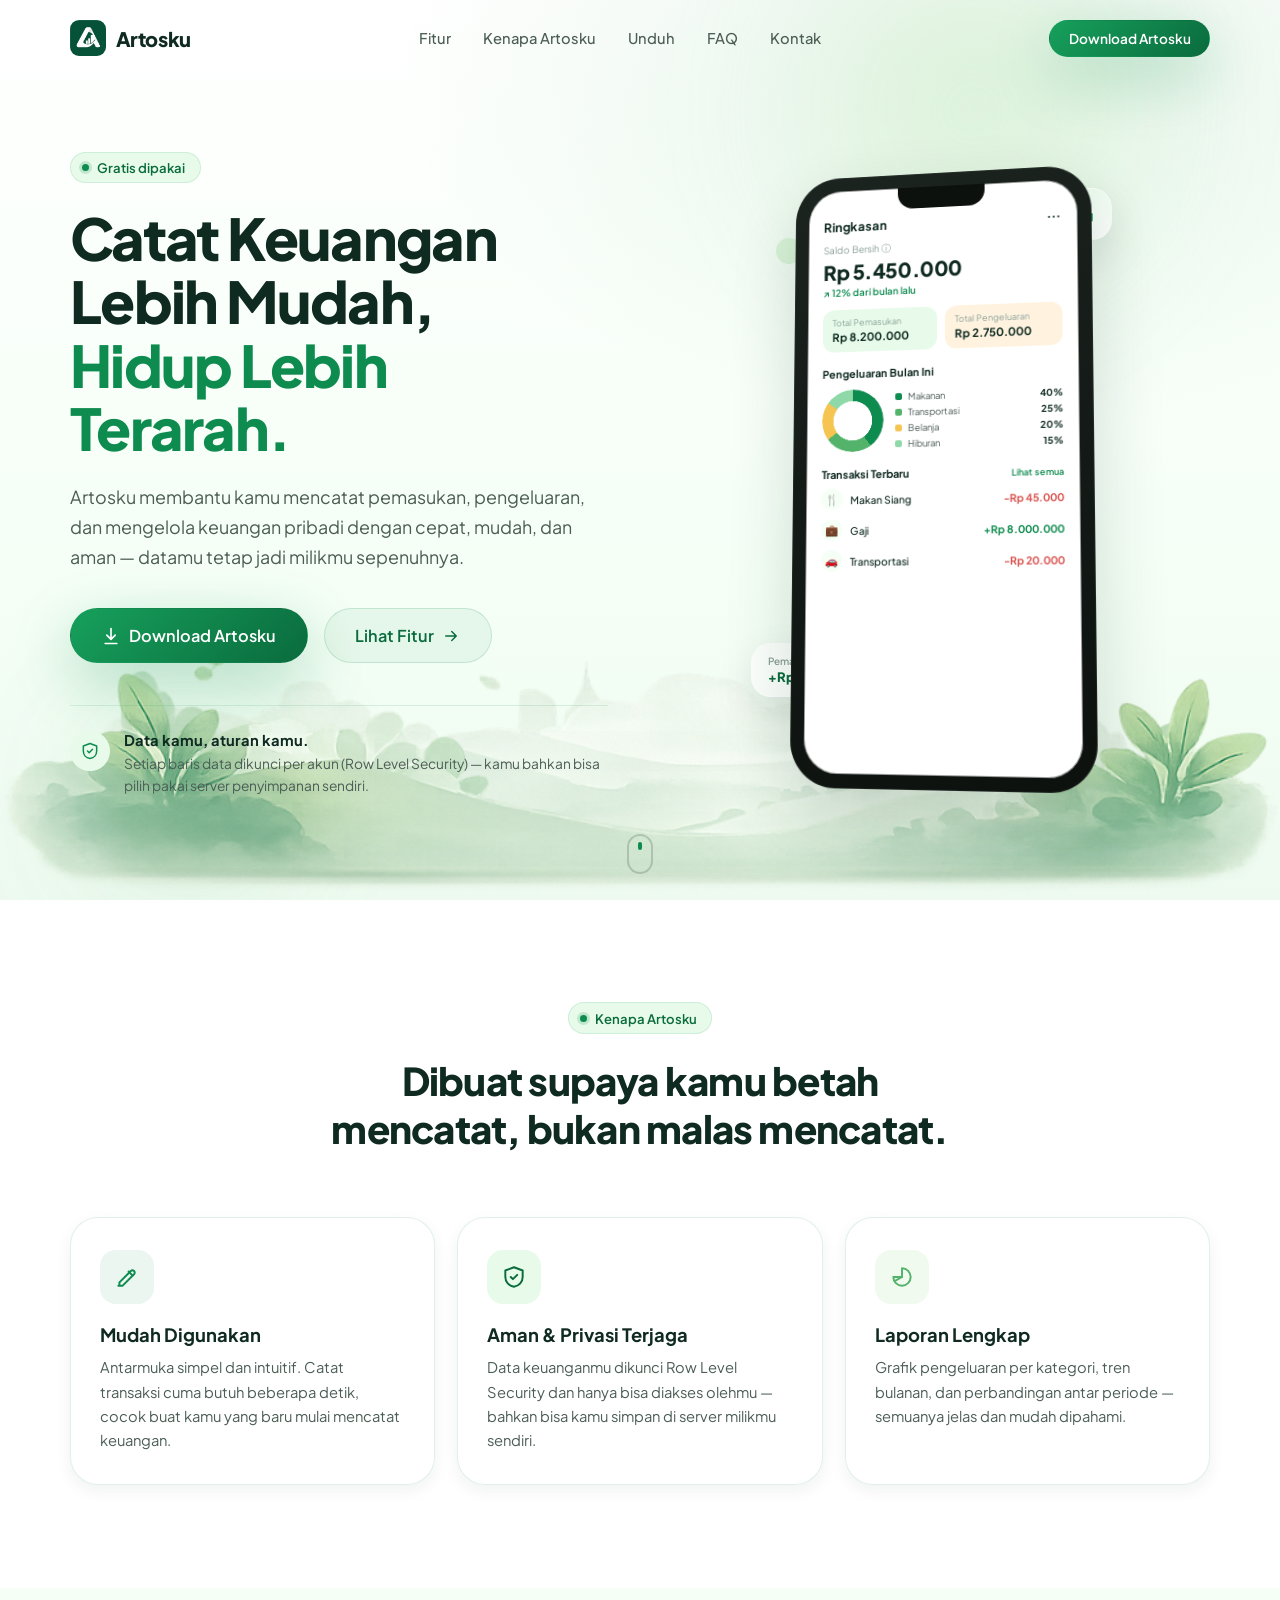
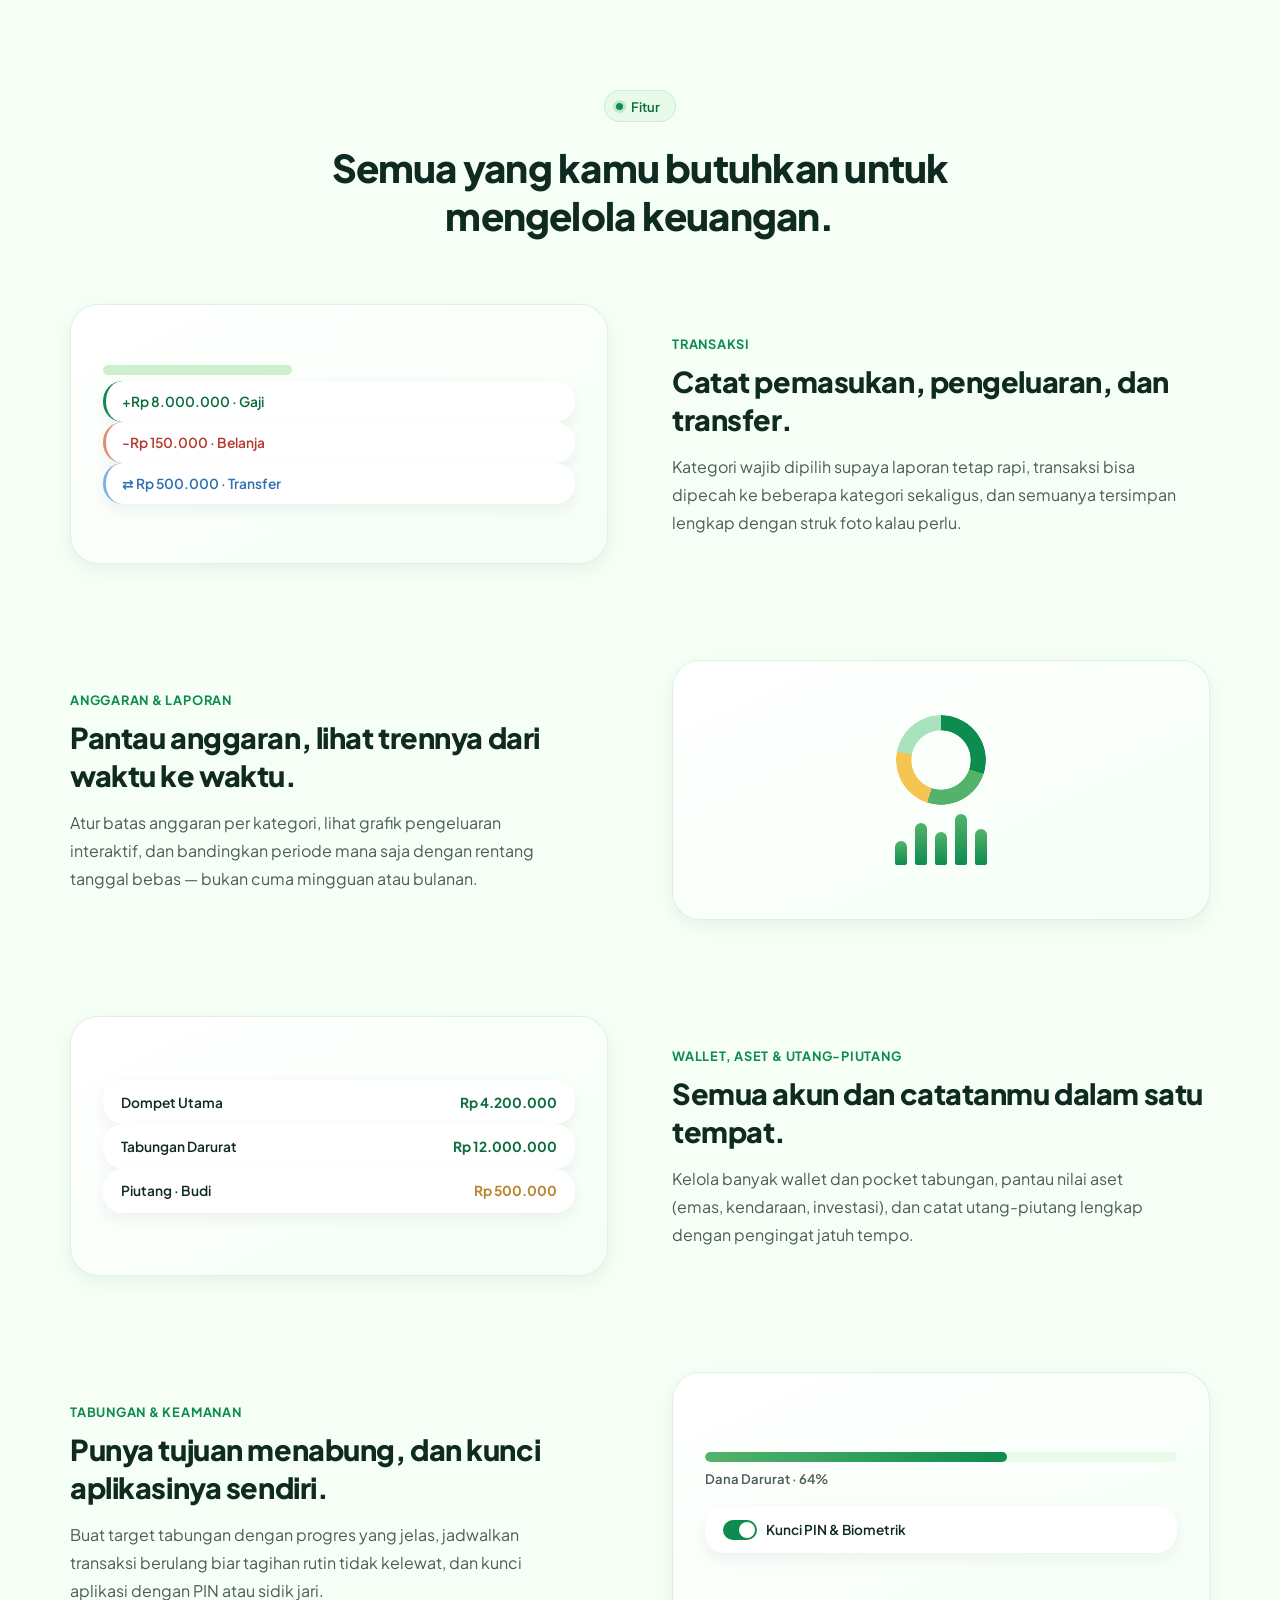
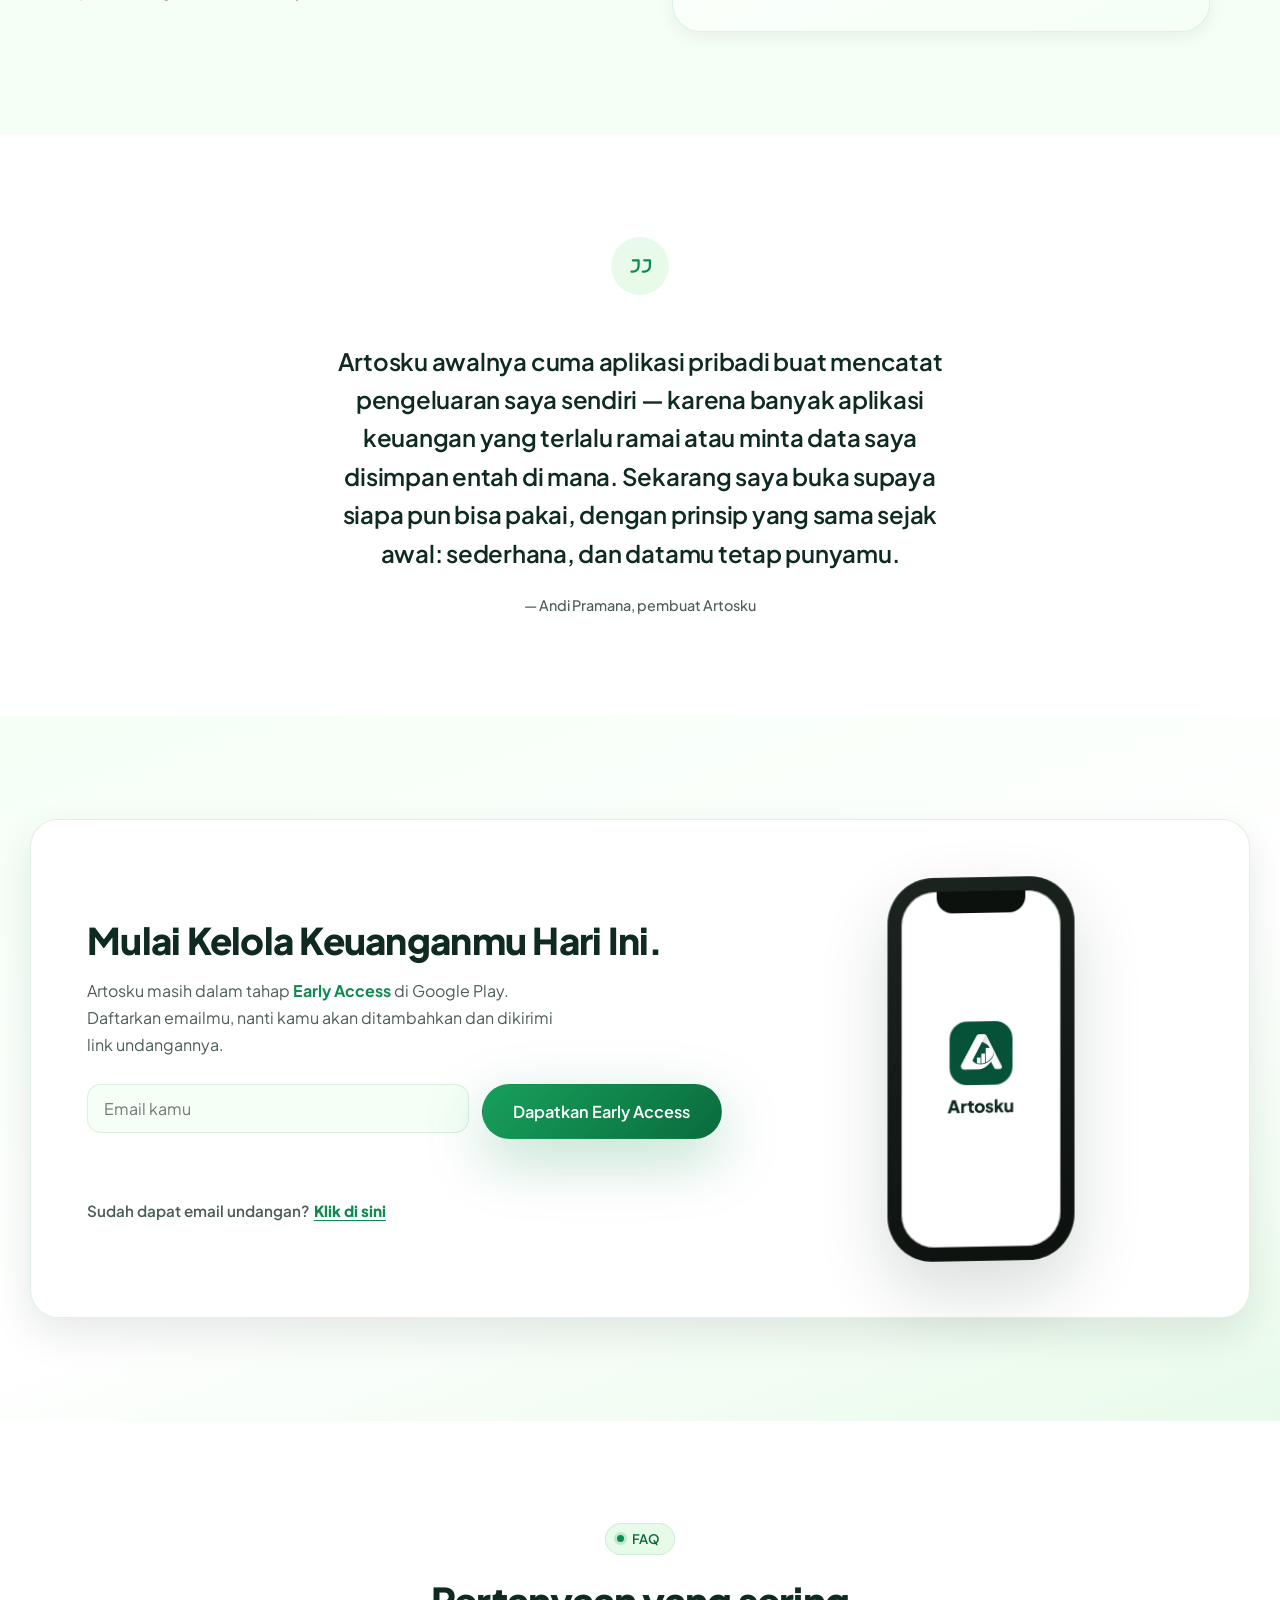
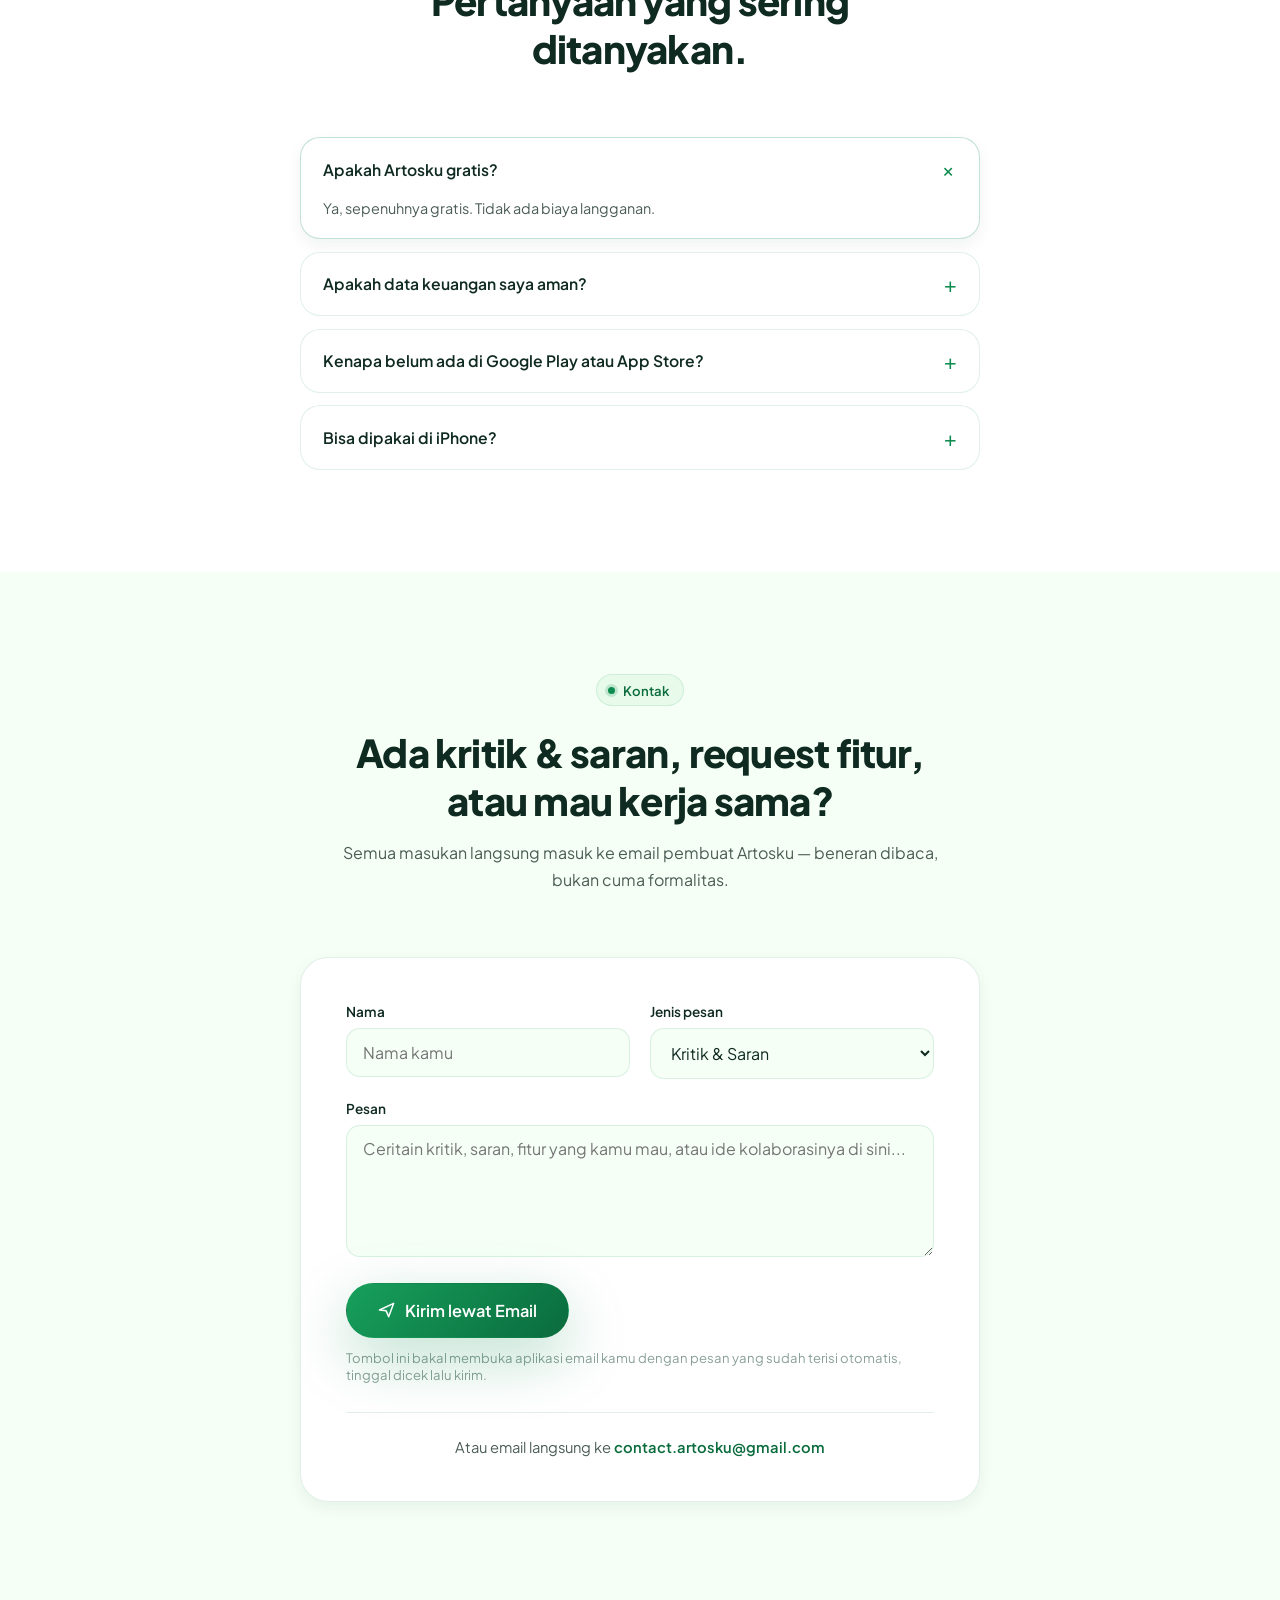
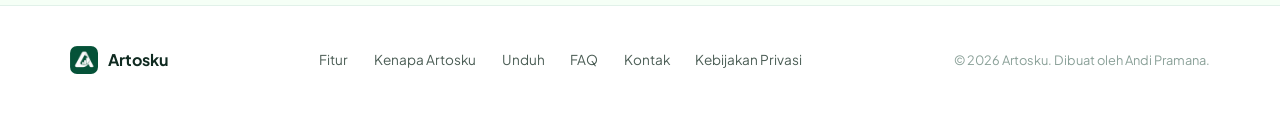
==== commit 646a51fc: "Update package" ====
--- a/index.html
+++ b/index.html
@@ -216,7 +216,7 @@
     <div class="scroll-cue" aria-hidden="true"><span></span></div>
   </section>
 
-  <!-- ============ KENAPA ACISKU ============ -->
+  <!-- ============ KENAPA ARTOSKU ============ -->
   <section class="section" id="kenapa">
     <div class="container">
       <div class="section__head" data-reveal>
@@ -369,7 +369,7 @@
           <button type="button" class="already-invited">
             Sudah dapat email undangan? <span class="already-invited__cta">Klik di sini</span>
           </button>
-          <a href="https://play.google.com/store/apps/details?id=com.andipramana.acisku" target="_blank" rel="noopener" class="download__badge" hidden>
+          <a href="https://play.google.com/store/apps/details?id=com.artosku" target="_blank" rel="noopener" class="download__badge" hidden>
             <img src="assets/google-play-badge.svg" alt="Buka Artosku di Google Play" width="200" height="60" />
           </a>
         </div>
@@ -459,7 +459,7 @@
 
         <p class="contact-fallback" data-reveal-child>
           Atau email langsung ke
-          <a href="mailto:contact.acisku@gmail.com">contact.acisku@gmail.com</a>
+          <a href="mailto:contact.artosku@gmail.com">contact.artosku@gmail.com</a>
         </p>
       </div>
     </div>
